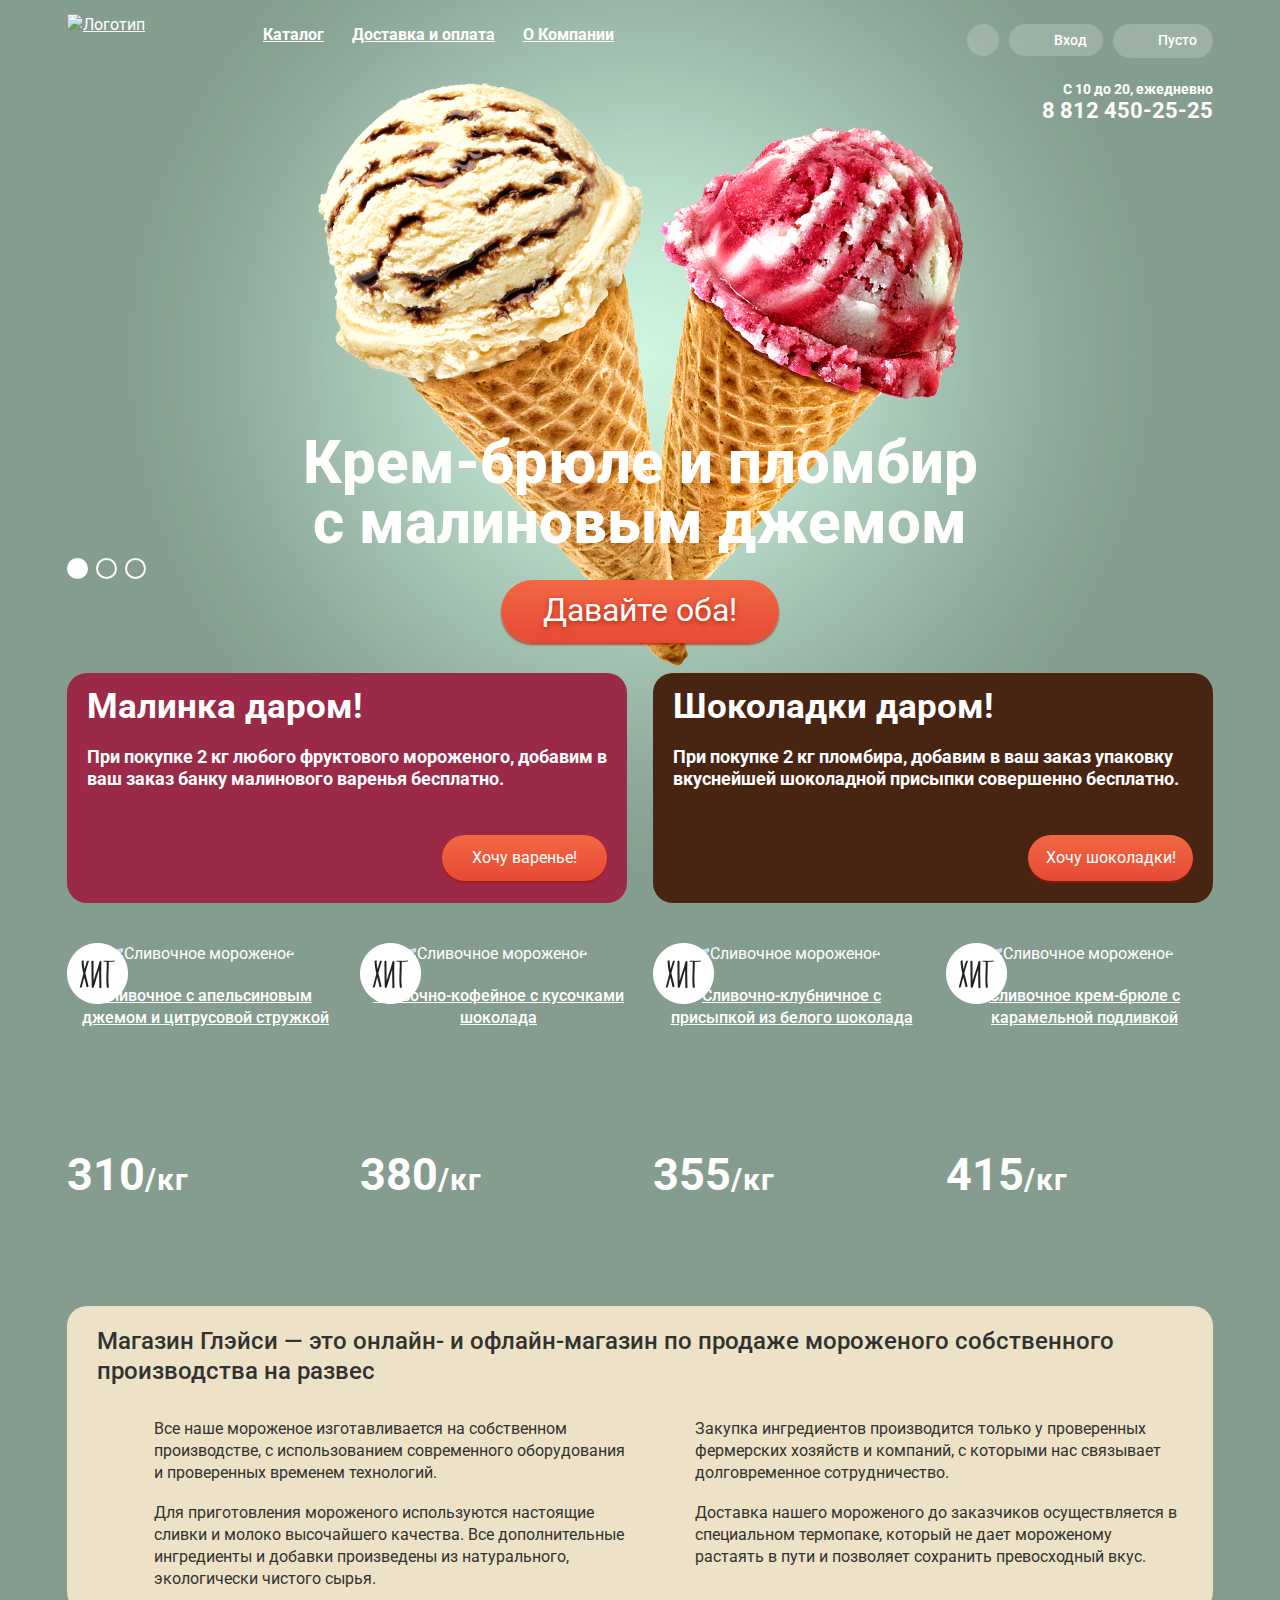
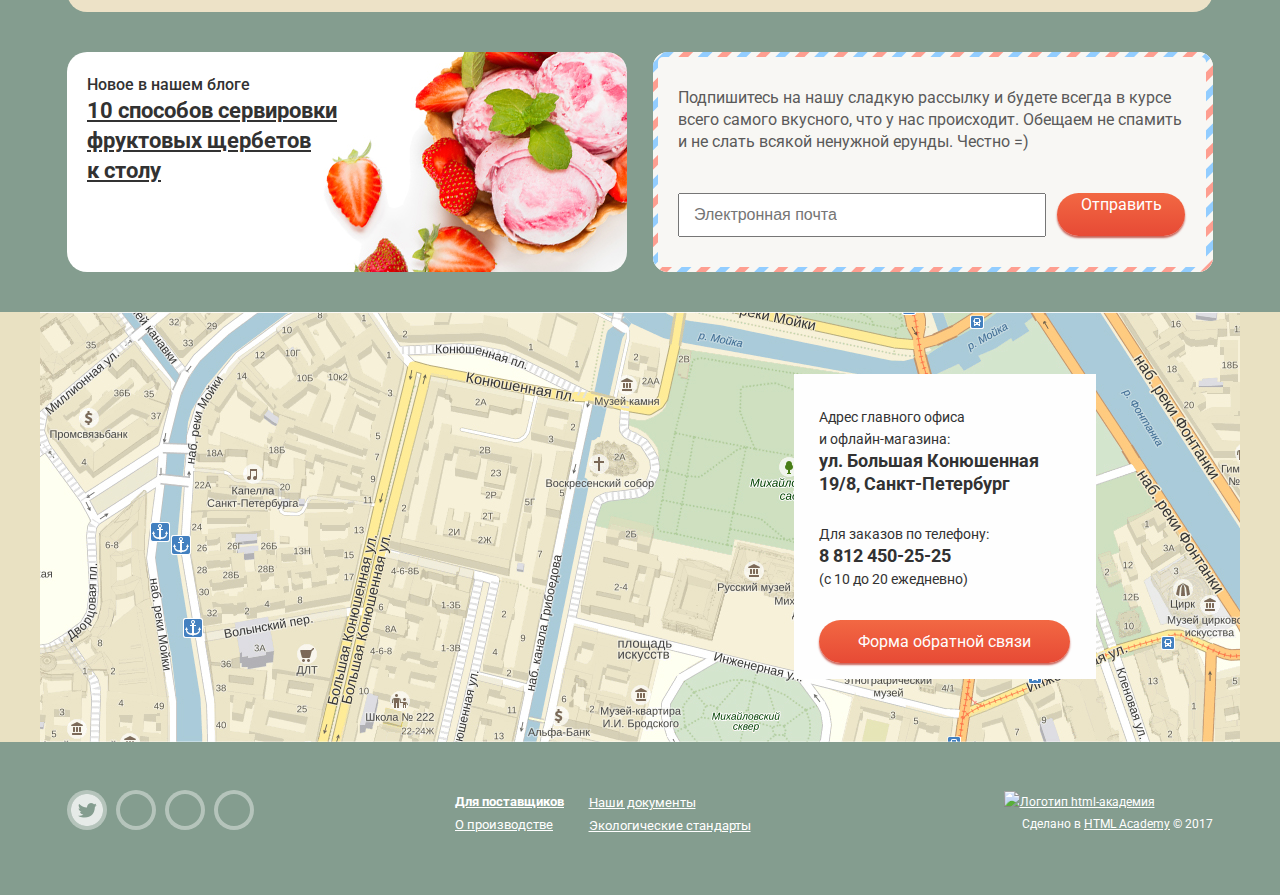
==== index.html @ 1ee37720 "Декоративные элементы 04.12" ====
<!DOCTYPE html>
<html lang="ru">
  <head>
    <meta charset="utf-8">
    <title>HTML Academy: Глейси</title>
    <link rel="stylesheet" type="text/css" href="css/normalize.css">
    <link rel="stylesheet" type="text/css" href="css/style.css">
    <!-- Google Fonts --> 
    <link href="https://fonts.googleapis.com/css?family=Roboto:400,500,700&amp;subset=cyrillic" rel="stylesheet">
  </head>

  <body>
    <input class="visually-hidden" type="radio" id="product-1" name="toggle" checked>
    <input class="visually-hidden" type="radio" id="product-2" name="toggle">
    <input class="visually-hidden" type="radio" id="product-3" name="toggle">
   <div class="wrapper">
   <!--header-->
    <header class="main-header">     
      <nav class="main-navigation">
        <div class="container-header">
         <a class="main-header-logo" href="#">
    	    <img src="img/logo.svg" width="154" height="64" alt="Логотип">
    	  </a>
    	  <div class="site-navigation">
          <ul class="site-navigation-catalog">
            <li><a href="catalog.html">Каталог</a>
              <ul class="form-menu-catalog">
                <li><a href="#">Новинки</a></li>
                <li><a href="catalog.html">Сливочноe</a></li>
                <li><a href="#">Щербеты</a/li>
                <li><a href="#">Фруктовый лед</a></li>
                <li><a href="#">Мелорин</a></li>
              </ul>
            </li>
            <li><a href="#">Доставка и оплата</a></li>
            <li><a href="#">О Компании</a></li>
          </ul>       
        </div>
        <div class="header-info">
    	    <div class="user-navigation">
            <div class="search"><a class="btn  button-user button-search"><p class="visually-hidden">Поиск</p></a> 
             <div class="search-form"> 
             <form action="https://echo.htmlacademy.ru" method="post">
                <p class="user-item">
                  <input type="search" name="search" id="search" placeholder="Что ищем?">
                  <label for="search" class="visually-hidden">Что ищем?</label> 
                </p>
              </form>
            </div>
             
            </div>             
    	  	  <div class="login-link"><button class="btn button-user button-login">Вход</button>
                   <form class="autorization-form">
                    <p class="user-item">                  
                      <input type="email" name="login" placeholder="Электронная почта" id="login">
                      <label for="login" class="visually-hidden">Электронная почта</label>
                      </p>
                    <p class="user-item">
                      <input type="password" name="password" placeholder="Пароль" id="password-header">
                      <label for="password-header" class="visually-hidden" id="password">Пароль</label>
                    </p>  
                    <div class="autorization-form-info"> 
                    <button class="btn main-button" type="submit" name="autorization-submit">Войти</button>
                    <div class="form-autorization-link">
                      <a href="#">Забыли пароль?</a>
                      <a href="#">Новая регистрация</a>
                    </div>     
                    </div>                     
                </form>
              </div>             
            <div class="card-link"><button class="btn button-user btn-card">Пусто</button></div>
    	    </div> 
        </div>	    	      	  	
    	  <p class="header-contacts">С 10 до 20, ежедневно <br>
    	    <a href="tel:+88124502525" class="header-contacts-number">8 812 450-25-25</a>    	  	
    	  </p>
        </div>
      </nav>   	
    </header>
    <!--end header-->

    <main class="container">

      <section class="slider">
         <div class="slider-controls">
            <label for="product-1">Первый</label>
            <label for="product-2">Второй</label>
            <label for="product-3">Третий</label>
          </div>                   
          <ul class="slider-list">
            <li class="slider-item slide" id="slide1">
              <h2>Крем-брюле и пломбир с малиновым джемом</h2> 
              <a class="btn main-button btn-slider">Давайте оба!</a>  
            </li>
            <li class="slider-item slide" id="slide2">
              <h2> Шоколадный пломбир и лимонный сорбет</h2> 
              <a class="btn main-button btn-slider">Давайте оба!</a>  
            </li>
            <li class="slider-item slide" id="slide3">
              <h2>Пломбир с помадкой и клубничный щербет</h2> 
              <a class="btn main-button btn-slider">Давайте оба!</a>  
            </li>
          </ul>               	
      </section>

      <section class="banner">
        <div class="banner-item raspberries-banner">
          <h2>Малинка даром!</h2>
          <p>При покупке 2 кг любого фруктового мороженого, добавим в ваш заказ банку малинового варенья бесплатно.</p>
          <div class="button-wrap"><a class="btn main-button btn-banner">Хочу варенье!</a></div>
        </div>

        <div class="banner-item chocolate-banner">
          <h2>Шоколадки даром!</h2>
          <p>При покупке 2 кг пломбира, добавим в ваш заказ упаковку вкуснейшей шоколадной присыпки совершенно бесплатно.</p>
          <div class="button-wrap"><a class="btn main-button btn-banner">Хочу шоколадки!</a></div>
        </div>      	
      </section>  

      <section class="popular-item">
       <h2 class="visually-hidden">Популярные товары</h2>
        <div class="item-list">
        	<div class="popular-item-description hit-mark">
            <div class="item-hover">
              <img src="img/item1.jpg" width="267" height="267" alt="Cливочное мороженое">
              <a class="btn main-button button-item-hover">Быстрый просмотр</a>  
        		  <div class="price-item"><p>310<span class="popular-item-weight">/кг</span></p></div>        		  
        		  <a class="popular-item-link" href="#"><h3>Сливочное с апельсиновым джемом и цитрусовой стружкой</h3></a>              
            </div>
        	</div>
        	<div class="popular-item-description hit-mark">
            <div class="item-hover">
        	    <img src="img/item2.jpg" width="267" height="267" alt="Cливочное мороженое">        		  
        		  <a class="popular-item-link" href="#"><h3>Сливочно-кофейное с кусочками шоколада</h3></a>
              <div class="price-item"><p>380<span class="popular-item-weight">/кг</span></p></div>
              <a class="btn main-button button-item-hover">Быстрый просмотр</a>
        	   </div>
          </div>
        	<div class="popular-item-description hit-mark">
            <div class="item-hover">
        	    <img src="img/item3.jpg" width="267" height="267" alt="Cливочное мороженое">
        		  <div class="price-item"><p>355<span class="popular-item-weight">/кг</span></p></div>
        		  <a class="popular-item-link" href="#"><h3>Сливочно-клубничное с присыпкой из белого шоколада</h3></a>
              <a class="btn main-button button-item-hover">Быстрый просмотр</a>
        	</div>
          </div>
        	<div class="popular-item-description hit-mark">
            <div class="item-hover">
        		  <img src="img/item4.jpg" width="267" height="267" alt="Cливочное мороженое">
        		  <div class="price-item"><p>415<span class="popular-item-weight">/кг</span></p></div>
        		  <a class="popular-item-link" href="#"><h3>Сливочное крем-брюле с карамельной подливкой</h3></a>
              <a class="btn main-button button-item-hover">Быстрый просмотр</a>
        	  </div>
        </div> 
        </div> 	
      </section>

      <section class="about-company">
       <h2 class="visually-hidden">О компании</h2>
        <b>Магазин Глэйси — это онлайн- и офлайн-магазин по продаже мороженого собственного производства на развес</b>
        <div class="about-block about-block-1">
          <p class="about-company-feature">Все наше мороженое изготавливается на собственном производстве, с использованием современного оборудования и проверенных временем технологий.</p>
        </div>
        <div class="about-block about-block-2">
          <p class="about-company-feature">Закупка ингредиентов  производится только у проверенных фермерских хозяйств и компаний, с которыми нас связывает долговременное сотрудничество.</p>
        </div>
        <div class="about-block about-block-3">
          <p class="about-company-feature">Для приготовления мороженого используются настоящие сливки и молоко высочайшего качества. Все дополнительные ингредиенты и добавки произведены из натурального, экологически чистого сырья.</p>
        </div>
        
        <div class="about-block about-block-4">
          <p class="about-company-feature">Доставка нашего мороженого до заказчиков осуществляется в специальном термопаке, который не дает мороженому растаять в пути и позволяет сохранить превосходный вкус.</p>
        </div>        	
      </section>

      <div class="index-columns">      
        <article class="blog-new">
          <p class="blog-new-category">Новое в нашем блоге</p>
          <a href="#"><h1>10 способов сервировки <br> фруктовых щербетов <br>к столу</h1></a>     
        </article>

        <section class="dispatch">
          <div class="dispatch-inner">
            <p>Подпишитесь на нашу сладкую рассылку и будете всегда в курсе всего самого вкусного, что у нас происходит. Обещаем не спамить и не слать всякой ненужной ерунды. Честно =)</p>
            <form class="dispatch-submit" action="https://echo.htmlacademy.ru" method="post">
              <input type="email" name="email" value="" placeholder="Электронная почта" required>
              <button class="btn main-button button-submit">Отправить</button>
            </form>  
          </div>
        </section>
      </div>
    </main>  

    <section class="map">
       <h2 class="visually-hidden">Как до нас добраться?</h2>
        <iframe src="https://www.google.com/maps/embed?pb=!1m18!1m12!1m3!1d2440.7180089860526!2d104.30236231596429!3d52.2848212613837!2m3!1f0!2f0!3f0!3m2!1i1024!2i768!4f13.1!3m3!1m2!1s0x5da83b3f4b53654d%3A0x53a5b2a3fda4aff1!2z0JHQtdC90LfQuNC9!5e0!3m2!1sru!2sru!4v1510055682846" width="100%" height="430" frameborder="0" style="border:0" allowfullscreen></iframe>   
        <!--<img src="img/icecream-pin.svg" width="80" height="140" alt="пин">  -->   
        <div class="contacts">
          <div class="contacts-first">
          <p>Адрес главного офиса<br>
           и офлайн-магазина:<br>
          <span class="contacts-main">ул. Большая Конюшенная 19/8, Санкт-Петербург</span>
          </p>
        </div>       
        <div class="contacts-second">
          <p>Для заказов по телефону:<br>
          <span class="contacts-main">8 812 450-25-25</span><br>
          (с 10 до 20 ежедневно)
          </p>
        </div>       
        <a href="form.html" class="btn main-button btn-form-contacts">Форма обратной связи</a>
        </div>
      </section>
    <footer class="main-footer">
      <div class="container-footer">
          <ul class="footer-social">
            <li><a class="social-button twitter" href="#"><p class="visually-hidden">Твиттер</p></a></li>
            <li><a class="social-button instagramm" href="#"><p class="visually-hidden">Инстаграмм</p></a></li>
            <li><a class="social-button facebook" href="#"><p class="visually-hidden">Фейсбук</p></a></li>
            <li><a class="social-button vkontakte" href="#"><p class="visually-hidden">Вконтакте</p></a></li>
          </ul>       

          <ul class="footer-menu">
        	  <li><a href="#">Для поставщиков</a></li>
        	  <li><a href="#">О производстве</a></li>
        	  <li><a href="#">Наши документы</a></li>
        	  <li><a href="#">Экологические стандарты</a></li>
          </ul>      	

          <div class="footer-copyright">
            <a href="https://htmlacademy.ru/intensive/htmlcss"><img src="img/logo-htmlacademy-small.svg" width="368" height="153" alt="Логотип html-академия"></a>
            <p class="footer-copyright-text">Сделано в <a href="https://htmlacademy.ru/intensive/htmlcss">HTML Academy</a> © 2017</p>       	
          </div>   
      </div> 	
    </footer>

    <section class="modal modal-feedback">           
      <form class="form-feedback">
        <h2>Мы обязательно вам ответим!</h2>
        <button class="btn modal-close">x</button>
        <p>
          <input type="text" name="name-modal" value="" placeholder="Как вас зовут?" id="name-modal">
          <label for="name-modal" class="visually-hidden">Как вас зовут?</label>
        </p>
        <p>
           <input type="email" name="email" value="" placeholder="Ваша почта для ответа?" id="email-modal">
           <label for="email-modal" class="visually-hidden">Ваша почта для ответа?</label>
        </p>
        <p>          
          <textarea name="note" rows="9" placeholder="Напишите что-нибудь..." id="text-modal"></textarea> 
          <label for="text-modal" class="visually-hidden">Напишите что-нибудь...</label>
        </p>               
        <button type="submit" class="btn main-button btn-submit">Отправить</button>       
      </form>         
    </section>
    </div>

  

  <script src="js/script.js"></script> 
  </body>
</html>
---- css/style.css ----
html {
  min-width: 1200px;
}


body {
  margin: 0;
  padding: 0;
  font-family: "Roboto", Arial, sans-serif;
  font-size: 16px;
  line-height: 22px;
  color: #ffffff;

}

a {
  color: #ffffff;
  text-decoration: underline;
}

a:hover,
a:focus,
a:active {
  color: #ffbc9e;
}

img {
  max-width: 100%;
}


.visually-hidden:not(:focus):not(:active),
input[type="checkbox"].visually-hidden,
input[type="radio"].visually-hidden {
  position: absolute;

  width: 1px;
  height: 1px;
  margin: -1px;
  border: 0;
  padding: 0;

  white-space: nowrap;

  clip-path: inset(100%);
  clip: rect(0 0 0 0);
  overflow: hidden;
}


 /*Button*/

.main-button {
  color: #fefefe;
  background: #f26843;
  background: linear-gradient(to bottom, #f26843 0%, #e74a35 100%);
  box-shadow: 0px 2px 2px 0px rgba(172, 16, 0, 0.64);
  border-radius: 50px;
  display: inline-block;
 }

.main-button:hover,
.main-button:focus {
  background: linear-gradient(to bottom, #f58669 0%, #ec6f5e 100%);
  box-shadow: 0 2px 2px rgba(172, 16, 0, 1);
  color: #ffffff;
}

.main-button:active {
  background: linear-gradient(to bottom, #d84732 0%, #e1613e 100%);
  box-shadow: inset 0 2px 2px rgba(172, 16, 0, 1);
}

.btn {
  font: inherit;
  text-align: center;
  border: none;
  vertical-align: middle;
  display: inline-block;
}

.visually-hidden {
  padding: 0;
  margin: 0;
}


/*Header*/
.container-header {
  width: 1146px;
  margin: 0 auto;
  padding-top: 14px;
  display: flex;
  justify-content: space-between;
  box-sizing: border-box;
  flex-wrap: wrap;
  height: 100px;
}


.site-navigation {
  width: 400px;
  display: flex;
  flex-wrap: wrap;
}

.site-navigation-catalog {
  list-style: none;
  font-weight: 700;
  padding: 0;
  margin: 0;
  display: flex; 
  flex-wrap: wrap;
}


.site-navigation-catalog > li {
  position: relative;
  display: block;
}

.site-navigation-catalog a {
  padding: 10px 14px;
  display: block;
}

.site-navigation-catalog a:hover,
.site-navigation-catalog a:focus {
  background-color: rgb(247, 246, 243);
  color: #333333;
  text-decoration: none;
  border-radius: 25px;
  padding: 10px 14px;
}

.site-navigation-catalog a:active {
  background-color: rgba(248, 247, 244, 0.988);
  box-shadow: inset 0px 2px 1px 0px rgba(105, 105, 105, 0.004);
}

.form-menu-catalog {
  list-style: none;
  position: absolute;
  background-color: #f8f7f4;
  width: 143px;
  border-radius: 5px;
  font-size: 14px;
  font-weight: 400;
  box-sizing: border-box;
  padding: 0;
  left: 1px;
  top: 49px;
  line-height: 16px;
  z-index: 3;
  display: none;
  flex-direction: column;
  list-style: none;
  padding: 0;
  margin: 0;
  justify-content: center;
}

.form-menu-catalog li {
  margin: 0;
  padding: 0;
  display: block;
}

.form-menu-catalog a {
  color: #323232;
  text-decoration: none;
  padding: 13px 20px 10px 20px;
}

.site-navigation-catalog > li:hover .form-menu-catalog {
  display: block;
}


.form-menu-catalog li:first-child {
  font-weight: 700;
}

.form-menu-catalog li:first-child::after {
  content: "";
  width: 128px;
  position: absolute;
  left: 6px;
  right: 9px;
  border-bottom: 1px solid rgba(53,53,53, 0.2);
}

.form-menu-catalog li a:hover {
  background: #fbded7;
  border-radius: 0px;
  padding: 13px 20px 10px 20px;
}

.form-menu-catalog li a:active {
  background: #f6b5a5;
  border-radius: 0px;
}


.button-user {
  color: #ffffff;
  font-weight: 500;
}

.button-user:hover,
.button-user:focus {
  background-color: #ffffff;
  color: #323232;
}


.user-navigation {
  font-size: 14px;
  font-weight: 500;
  width: 560px;
  display: flex;
  justify-content: flex-end;
  margin-left: auto;
  padding-top: 10px;
}


.button-user {
  background: rgba( 255, 255, 255, 0.2);
  font-size: 14px;
}

.search {
  margin-right: 10px;
  display: flex;
  position: relative;
  padding-bottom: 20px;
}

.button-search {
  border-radius: 50%;
  width: 32px;
  height: 32px;
  position: relative;

}

.button-search::before {
  content: "";
  width: 21px;
  height: 19px;
  position: absolute;
  top: 7px;
  left: 8px;
  background-image: url("../img/search.png");
  background-repeat: no-repeat;
  background-position: 0 0;
}

.button-search:hover::before,
.button-search:focus::before,
.button-search:active::before {
  background-image: url("../img/search_hover.png");
}

.search-form {
  position: absolute;
  width: 341px;
  height: 84px;
  padding: 20px 15px;
  box-sizing: border-box;
  border-radius: 5px;
  background-color: #f8f7f4;
  z-index: 100;
  top: 38px;
  right: 0;
  display: none;
}

.search-form input {
  width: 311px;
  height: 44px;
  padding-left: 14px;
  box-sizing: border-box;
  border-radius: 5px;
}

.search:hover .search-form {
  display: block;
  z-index: 100;
}

.login-link {
  display: flex;
  height: 32px;
  position: relative;
  margin-right: 10px;
  padding-bottom: 20px;
 }

.button-login {
  padding: 5px 16px 7px 45px;
  border-radius: 25px;
  position: relative;
}

.user-item {
  margin: 0;
}

.user-item input {
  font: inherit;
  font-size: 14px;
  font-weight: 400;
  color: #999999;
  border: 1px solid #d3d3d2;
}

.user-item input:hover,
.user-item input:focus {
  border: 2px solid rgba(154, 154, 154, 0.5);
}

.user-navigation .active {
  background-color: #f7f6f3;
  color: #323232;

}


/*Стили формы авторизщации и вспылвание*/

.autorization-form {
  width: 277px;
  height: 214px;
  padding: 24px 17px 22px 19px;
  background-color: #f8f7f4;
  position: absolute;
  border-radius: 5px;
  top: 38px;
  right: 0;
  box-sizing: border-box;
  display: flex;
  flex-direction: column;
  z-index: 5;
  display: none;
}

.autorization-form p {
  margin: 0;
  margin-bottom: 20px
}

.autorization-form input {
  width: 241px;
  border-radius: 5px;
  height: 44px;
  box-sizing: border-box;
  padding-left: 14px;
}

.autorization-form button {
  width: 100px;
  height: 44px;
  font-size: 18px;
  display: flex;
  justify-content: center;
  cursor: pointer;
  margin-right: 17px;
  box-sizing: border-box;
  padding: 0;
}

.autorization-form-info {
  display: flex;

}

.form-autorization-link {
  display: flex;
  flex-wrap: wrap;
  width: 125px;
}

.form-autorization-link a {
  color: #323232;
  font-weight: 400;
  font-size: 13px;
}

.form-autorization-link a:hover,
.form-autorization-link a:focus,
.form-autorization-link a:active {
  color: #e84d37;
}

.login-link:hover .autorization-form {
  display: block;
}


/*------*/
.button-login::before {
  content: "";
  width: 21px;
  height: 19px;
  position: absolute;
  top: 7px;
  left: 16px;
  background-image: url("../img/enter.png");
  background-repeat: no-repeat;
  background-position: 0 0;
}

.button-login:hover::before,
.button-login:focus::before,
.button-login:active::before {
  background-image: url("../img/enter_hover.png");
}

.btn-card {
  padding: 5px 16px 7px 45px;
  border-radius: 25px;
  position: relative;
}

.card-link {
  position: relative;
}


.card-link:hover .modal-cart {
  display: block;
}

.modal-cart {
  width: 540px;
  height: 242px;
  padding: 20px 16px;
  display: flex;
  flex-wrap: wrap;
  position: absolute;
  right: 0;
  top: 38px;
  border-radius: 5px;
  z-index: 1;
  box-sizing: border-box;
  display: none;
}

.card-info {
  width: 510px;
  border-bottom: 1px solid rgba(53,53,53, 0.2);
  display: flex;
  min-height: 111px;
  flex-wrap: wrap;
}


.cross-btn {
  position: relative;
  border: none;
  padding: 0;
  outline: none;
  margin-right: 26px;
  cursor: pointer;
}

.cross-btn::before {
  content: "";
  width: 11px;
  height: 11px;
  position: absolute;
  top: 12px;
  left: 0;
  background-image: url("../img/cross.png");
  background-repeat: no-repeat;
  background-position: 0 0;
}

.card-jpg {
  border-radius: 50%;
  position: relative;
  margin-right: 14px;
  margin-bottom: 20px;
}

.modal-cart p {
  color: #323232;
  font-size: 13px;
  font-weight: 400;
  margin-top: 0;
  vertical-align: center;
  line-height: 16px;
  padding-top: 10px;
}

.card-name  {
  margin-right: 32px;
  width: 218px;
  line-height: 16px;
  font-size: 13px;
  font-weight: 400;
  color: #323232;
  text-decoration: none;
  display: block;
  align-self: flex-start;
}

.card-weight {
  margin-right: 29px;
}

.modal-cart span {
  color: #999999;
}

.card-total {
  display: flex;
  justify-content: flex-end;
  margin-left: auto;
  width: 170px;
  flex-wrap: wrap;
}

.modal-cart b {
  margin-top: 17px;
  color: #323232;
  font-size: 15px;
  margin-bottom: 8px;
}

.btn-cart {
  width: 170px;
  height: 44px;
  display: flex;
  justify-content: center;
  align-items: center;
  text-decoration: none;
  font-size: 18px;
  margin-bottom: 21px;
  margin-left: auto;
}

.btn-cart:hover {
  color: #ffffff;
}

.btn-card::before {
  content: "";
  width: 21px;
  height: 19px;
  position: absolute;
  top: 7px;
  left: 16px;
  background-image: url("../img/card.png");
  background-repeat: no-repeat;
  background-position: 0 0;
}

.user-navigation .active::before {
  content: "";
  width: 21px;
  height: 19px;
  position: absolute;
  top: 7px;
  left: 16px;
  background-image: url("../img/card-active.png");

} 

.btn-card:hover::before,
.btn-card:focus::before,
.btn-card:active::before {
  background-image: url("../img/card-active.png");
}


.header-contacts {
  font-size: 14px;
  font-weight: 700;
  margin: 0;
  padding: 0;
  margin-left: auto;
  text-align: right;
}

.header-contacts-number {
  font-size: 22px;
  font-weight: 700;
}

.header-contacts-number {
  text-decoration: none;
}


.main-header-inner {
  margin-bottom: 28px;
}


.main-navigation {
  min-height: 112px;
  display: flex;
  justify-content: center;
}

.main-header-logo {
  width: 154px;
  height: 64px;
  margin-right: 24px;
}


/*Slider*/

.slider {
  position: relative;
  
  padding-top: 321px;
  
  text-align: center;
  color: #ffffff;
  margin-bottom: 30px;
}

.slider-list {
  margin: 0;
  padding: 0;
  list-style: none;
}
.slide {
  display: none;
}

.slider h2 {
   width: 700px;
  margin: 0 auto;
  margin-bottom: 27px; 
  font-size: 60px;
  line-height: 60px;
  font-weight: 800;
}

.slider-controls label {
  display: inline-block;
  width: 17px;
  height: 17px;
  margin-right: 8px;
  vertical-align: top;
  background-color: transparent;
  border: 2px solid #ffffff;
  border-radius: 50%;
  cursor: pointer;
}

.slider-controls {
  position: absolute;
  bottom: 63px;
  left: 0;
  z-index: 20;
  
  font-size: 0;
}

.slider-controls label:hover {
  width: 17px;
  height: 17px;
  background-color: rgba(248,247,247,0.4);
}


.btn-slider {
  font-size: 32px;
  width: 278px;
  height: 63px;
  z-index: 1;
  margin-top: auto;
  cursor:pointer;
  text-decoration: none;
  line-height: 60px;
  text-align: center;
  vertical-align: top;
  text-shadow: 0 2px 5px rgba(160, 32, 11, 0.76);
  box-shadow: 0 2px 2px rgba(172, 16, 0, 0.64);
}

#product-1:checked ~ .wrapper {
  background-color: #849d8f;
  background-image: url("../img/icecreamslider1.png");
}

#product-2:checked ~ .wrapper {
  background-color: #8996a6;
  background-image: url("../img/icecreamslider2.png");
}

#product-3:checked ~ .wrapper {
  background-color: #9d8b84;
  background-image: url("../img/icecreamslider3.png");
}

#product-1:checked ~ .wrapper #slide1,
#product-2:checked ~ .wrapper #slide2,
#product-3:checked ~ .wrapper #slide3 {
  display: block;
}

#product-1:checked ~ .wrapper label[for="product-1"],
#product-2:checked ~ .wrapper label[for="product-2"],
#product-3:checked ~ .wrapper label[for="product-3"] {
  background-color: #ffffff;
}




/*Banner*/

.banner {
  display: flex;
  min-height: 230px;
  margin-bottom: 40px;
}

.banner-item {
  width: 560px;
  min-height: 229px;
  padding-top: 23px;
  padding-left: 20px;
  padding-right: 20px;
  box-sizing: border-box;
  position: relative;
  border-radius: 20px;
}

.banner h2 {
  font-size: 35px;
  font-weight: 700;
  margin: 0;
  padding: 0;
  margin-bottom: 28px;
}

.banner p {
  font-size: 18px;
  font-weight: 700;
  margin: 0;
  padding: 0;
}


.raspberries-banner {
  background: #9a2a48 url("../img/raspberries-bg.jpg");
  margin-right: 26px;
}

.chocolate-banner {
  background: #482513 url("../img/chocolate-bg.jpg");
}

.button-wrap {
  display: flex;
  justify-content: flex-end;
  margin-top: 45px;
}

.btn-banner {
  width: 165px;
  height: 46px;
  cursor:pointer;
  text-decoration: none;
  line-height: 46px;
}


/*popular-item*/

.inner-title {
  padding: 0;
  margin: 0;
}

.popular-item {
  display: flex;
  justify-content: space-between;

}

.item-list {
  display: flex;
  text-align: center;
  justify-content: space-around;
}

.item-list-inner {
  padding: 0;
  margin: 0;
  list-style: none;
  display: flex;
  text-align: center;
  flex-wrap: wrap;
  font-size: 16px;
}


.item-list div:nth-child(4n) {
  margin-right: 0;
}

.item-list-inner div:nth-child(4n) {
  margin-right: 0;
}

.popular-item-description {
  width: 267px;
  margin-right: 26px;
  margin-bottom: 40px;
  display: inline-block;
  position: relative;
  vertical-align: top;
  min-height: 323px;
  position: relative;
}

.item-list .popular-item-description::after{
  content: ""; 
  position: absolute;
  top: 0px;
  left: 0px;  
  width: 61px;
  height: 61px;  
  background-image: url("../img/hit-mark.png");
  z-index: 11;
}


.item-hover {
  position: relative;
  z-index: 11;
}


.item-list h3 {
  font-size: 16px;
  font-weight: 500;
  padding: 0;
  margin: 0;
  z-index: 5;
  display: block;
  text-decoration: none;
  margin-left: 9px;
  margin-right: -1px;
  margin-bottom: 10px;
  background-position: 0 95%;
  background-size: 10px 1px;
  background-repeat: repeat-x;
}

.item-list-inner h3 {
  font-size: 16px;
  font-weight: 500;
  padding: 0;
  margin: 0;
}

.item-list p {
  font-size: 45px;
  font-weight: 700;
  padding: 0;
  margin: 0;
}

.item-list-inner p {
  font-size: 45px;
  font-weight: 700;
  padding: 0;
  margin: 0;
}

.item-list span {
  font-size: 30px;
}

.item-list img {
  margin-bottom: 20px;
  border-radius: 50%;
}

.item-list-inner img {
  margin-bottom: 20px;
  border-radius: 50%;
}


.price-item {
  text-decoration: none;
  position: absolute;
  left: 0px;
  top: 209px;
  font-size: 45px;
  line-height: 45px;
  font-weight: 700;
  white-space: nowrap;
}

.popular-item-weight {
  position: relative;
  font-size: 45px;
  line-height: 45px;
  font-weight: 700;
  letter-spacing: 1px;
}

.button-item-hover {
  display: none;
  position: absolute;
  bottom: -55px;
  left: 13%;
  padding-top: 13px;
  padding-bottom: 13px;
  padding-left: 17px;
  padding-right: 18px;
  border-radius: 24px;
  font-size: 18px;
  line-height: 24px;
  font-weight: 700;
  color: #fff;
  cursor: pointer;
  text-decoration: none;
}

.button-item-hover:hover {
  color: #ffffff;
}

.popular-item-description:hover {
  z-index: 100;
}


.popular-item-description:hover .button-item-hover, .popular-item-description:hover::before {
  display: block;
}


.popular-item-description::before {
  display: none;
  content: "";
  position: absolute;
  top: -10px;
  left: -10px;
  right: -10px;
  bottom: -65px;
  background-color: rgba(248, 247, 244, 0.3);
  transition: background-color .5s ease;
  border-radius: 5px;
  cursor: pointer;
  z-index: 10;
  box-shadow: 0 20px 20px rgba(50, 50, 50, 0.3);
  padding-bottom: 20px;
}


/*About company*/


.about-company {
  min-height: 266px;
  padding: 20px 30px;
  margin-bottom: 40px;
  color: #323232;
  background: #ede2c7 url(../img/icecream-bg.jpg);
  display: flex;
  flex-wrap: wrap;
  border-radius: 20px;
}

.about-block {
  width: 515px;
  position: relative;
  margin-right: 26px;
  padding-top: 16px;
  padding-left: 57px;
  box-sizing: border-box;

}

.about-company b {
  font-size: 24px;
  font-weight: 500;
  line-height: 30px;
  margin-bottom: 14px;
}

.about-block p {
  font-weight: 400;
  padding: 0;
  margin: 0;
  position: relative;
  width: 483px;
}


.about-block-1::before {
  position: relative;
  content: "";
  position: absolute;
  width: 49px;
  height: 49px;
  background-image: url("../img/icecream-about.png");
  left: 0;
}

.about-block-2::before {
  position: relative;
  content: "";
  position: absolute;
  width: 49px;
  height: 49px;
  background-image: url("../img/cow-about.png");
  left: 0;
}

.about-block-3::before {
  position: relative;
  content: "";
  position: absolute;
  width: 49px;
  height: 49px;
  background-image: url("../img/leaf-about.png");
  left: 0;
}

.about-block-4::before {
  position: relative;
  content: "";
  position: absolute;
  width: 49px;
  height: 49px;
  background-image: url("../img/thermometr-about.png");
  left: 0;
}



/*Blog*/

.index-columns {
  display: flex;
  margin-bottom: 40px;
}

.blog-new {
  width: 560px;
  min-height: 220px;
  color: #323232;
  background: #ffffff url(../img/news-bg.jpg) center left no-repeat;
  margin-right: 26px;
  padding: 22px 0px 0px 20px;
  border-radius: 20px;
  box-sizing: border-box;
}

.blog-new-category {
  font-weight: 500;
  margin: 0;
}

.blog-new h1 {
  font-size: 22px;
  font-weight: 700;
  text-decoration: underline;
  margin: 0;
  line-height: 30px;
  color: #323232;
}

/*Dispatch*/

.dispatch {
  width: 560px;
  min-height: 220px;
  display: flex;
  flex-direction: column;
  background: url(../img/mail-bg.png) no-repeat;
  box-sizing: border-box;
  padding: 5px;
}

.dispatch-inner {
  background-color: #f8f7f4;
  width: 548px;
  min-height: 142px;
  z-index: 1;
  padding: 30px 20px;
  box-sizing: border-box;
  border-radius: 5px;
}

.dispatch p{
  color: #5a5a5a;
  font-weight: 400;
  margin: 0;
  margin-bottom: 40px;
}

.dispatch-submit {
  display: flex;
  box-sizing: content-box;
}


.dispatch input {
  font-size: 16px;
  color: #999999;
  font-weight: 400;
  width: 368px;
  height: 44px;
  padding: 14px 207px 14px 14px;
  box-sizing: border-box;
  margin-right: 11px;
}

.dispatch input:hover,
.dispatch input:focus {
  border: 2px solid rgba(154, 154, 154, 0.5);
}

.button-submit {
  width: 128px;
  height: 43px;
  display: flex;
  box-sizing: border-box;
  margin-right: auto;
  justify-content: center;
  cursor:pointer;

}

/*Contacts*/

.contacts {
  color: #323232;
  background-color: #fefefe;
  width: 252px;
  height: 241px;
  padding: 32px 25px;
  position: absolute;
  top: 62px;
  right: 184px;
}

.contacts-first {
  margin-bottom: 27px;
}

.contacts-second {
  margin-bottom: 30px;
}


.contacts p {
  font-size: 14px;
  font-weight: 400;
  margin: 0;
}

.contacts-main {
  font-size: 18px;
  font-weight: 700;
}

.btn-form-contacts {
  width: 251px;
  height: 43px;
  cursor: pointer;
  line-height: 43px;
  text-decoration: none;
}



/*Footer*/

.container-footer {
  width: 1146px;
  margin: 0 auto;
  display: flex;
}

.main-footer {
  min-height: 104px;
  display: flex;
  margin-top: 49px;
}

.footer-social {
  width: 268px;
  margin-right: 26px;
  display: flex;
  list-style: none;
  margin: 0;
  padding: 0;
  flex-wrap: wrap;
}

.social-button { 
  width: 37px;
  height: 37px;
  display: inline-block;
  width: 37px;
  height: 37px;
  margin-right: 12px;
  position: relative;
  opacity: 0.8;
}


.twitter::before {
  content: "";
  width: 32px;
  height: 32px;
  position: absolute;
  background-image: url(../img/twitter.png);
  background-repeat: no-repeat;
  background-position: center;
  margin: auto;
  top: 0; 
  left: 0; 
  bottom: 0; 
  right: 0;
  border-radius: 50%;
  border: 4px solid rgba(255,255,255,0.5);
}

.instagramm::before {
  content: "";
  width: 32px;
  height: 32px;
  position: absolute;
  background-image: url(../img/instagramm.png);
  background-repeat: no-repeat;
  background-position: center;
  margin: auto;
  top: 0; 
  left: 0; 
  bottom: 0; 
  right: 0;
  border-radius: 50%;
  border: 4px solid rgba(255,255,255,0.5);
}

.facebook::before {
  content: "";
  width: 32px;
  height: 32px;
  position: absolute;
  background-image: url(../img/facebook.png);
  background-repeat: no-repeat;
  background-position: center;
  margin: auto;
  top: 0; 
  left: 0; 
  bottom: 0; 
  right: 0;
  border-radius: 50%;
  border: 4px solid rgba(255,255,255,0.5);
}

.vkontakte::before {
  content: "";
  width: 32px;
  height: 32px;
  position: absolute;
  background-image: url(../img/vk.png);
  background-repeat: no-repeat;
  background-position: center;
  margin: auto;
  top: 0; 
  left: 0; 
  bottom: 0; 
  right: 0;
  border-radius: 50%;
  border: 4px solid rgba(255,255,255,0.5);
}

.social-button:hover {
  opacity: 1;
  border-radius: 50%;
  border-color: rgba(255,255,255,0.7);
}

.social-button:active::before {
  box-shadow: inset 0px 2px 2px 0px #888888;
}


.footer-menu {
  margin: 0;
  list-style: none;
  width: 560px;
  height: 48px;
  margin-right: 26px;
  padding-left: 120px;
  padding-right: 120px;
  display: flex;
  flex-direction: column;
  align-items: space-around;
  flex-wrap: wrap;
  box-sizing: border-box;
}

.footer-menu a {
  font-size: 13px;
  font-weight: 400;
}

.footer-menu li {
  padding-right: 24px;
}

.footer-menu li:first-of-type a {
  font-weight: 700;
  position: relative;
  display: block;
}

.footer-menu li:first-of-type a::before {
  content: "";
  width: 15px;
  height: 13px;
  top: 4px;
  left: -21px;
  position: absolute;
  background-image: url(../img/heart.png);
  background-repeat: no-repeat;
  background-position: center;
}

.footer-menu li:hover .footer-menu li::before {
  display: block;
}


.footer-copyright {
  width: 268px;
  margin: 0;
  margin-left: auto;
  display: flex;
  flex-direction: column;
  font-size: 12px;
  font-weight: 400;
}

 .footer-copyright a {
  align-self: center;
}

.footer-copyright img {
  width: 125px;
  height: 39px;
}

.footer-copyright-text {
  margin: 0;
  align-self: flex-end;
}


.footer-social a {
  text-decoration: none;
}




/*Modal*/

.modal {
  background-color: #f8f7f4;
}

.modal h2 {
  font-size: 24px;
  line-height: 28px;
  color: #323232;
  margin: 0;
}

.modal-feedback {
  display: flex;
  width: 428px;
  height: 422px;
  padding-top: 20px;
  padding-left: 24px;
  padding-right: 25px;
  border-radius: 10px;
  display: none;
}

.form-feedback {
  display: flex;
  flex-direction: column;
}

.form-feedback p {
  margin: 0;
}

.form-feedback input {
  font: inherit;
  font-size: 16px;
  font-weight: 400;
  color: #999999;
  border: 1px solid rgba(178, 178, 178, 0.5);
  margin-bottom: 20px;
  padding: 15px 0 15px 14px;
  box-sizing: border-box;
  border-radius: 5px;
}

.form-feedback input[type="text"],
 .form-feedback input[type="email"] {
  width: 267px;
  height: 44px;
}

.form-feedback textarea  {
  width: 428px;
  height: 155px;
  margin-bottom: 25px;
  border-radius: 5px;
}

.modal-close {
  align-self: flex-end;
  display: flex;
}

.form-feedback label {
  font-size: 10px;
  color: black;
}

.form-feedback input:hover,
.form-feedback input:focus {
  border: 2px solid rgba(154, 154, 154, 0.5);
}

.form-feedback textarea {
  font: inherit;
  font-size: 16px;
  font-weight: 400;
  color: #999999;
  border: 1px solid rgba(178, 178, 178, 0.5);
  padding-top: 13px;
  padding-left: 14px;
  box-sizing: border-box;
}

.form-feedback textarea:hover,
.form-feedback textarea:focus {
  border: 1px solid rgba(178, 178, 178, 0.5);
}

.btn-submit {
  text-decoration: none;
  width: 138px;
  height: 43px;
  font-weight: 700;
  font-size: 18px;
  display: flex;
  justify-content: center;
  margin-left: auto;
}

.btn-submit:hover,
.btn-submit:focus {
  color: #fefefe;
}




/*------------------*/

/*Catalog*/

.catalog-content h1 {
  font-size: 35px;
  font-weight: 700;
}

.breadcrums-catalog {
  display: flex;
  align-items: flex-end;
}


.breadcrums-catalog ul {
  list-style: none;
  margin: 0;
  padding: 0;
  display: flex;
  flex-wrap: wrap;
  align-items: center;
}

.breadcrums-catalog li {
  font-size: 14px;
  font-weight: 400;
  display: block;
  padding-right: 22px;
  position: relative;
}

.breadcrums-catalog li:not(:last-child)::after {
  content: "»";
  position: absolute;
  color: #ffffff;
  right: 8px;
}

.breadcrums-catalog li:last-child a{
  text-decoration: none;
}

/*Filters*/


.filters {
  width: 861px;
  margin-top: 34px;
  margin-bottom: 40px;
  box-sizing: border-box;
}

.filters-form {
  display: flex;
  flex-wrap: wrap;
  justify-content: space-between;
}

.filters p {
  margin: 0;
}


.filters legend {
  font-size: 14px;
  font-weight: 500;
  font: inherit;
  display: block;
  margin-bottom: 7px;
  margin-left: 16px;
}

.filters input {
  font: inherit;
  font-size: 16px;
  font-weight: 500;
}


.search-wrap {
  background-color: rgba(255, 255, 255, 0.2);
  height: 36px;
  box-sizing: border-box;
  border-radius: 24px;
  padding: 7px 18px 7px 18px;
} 


.sort-list {
  width: 193px;
  display: flex;
  position: relative;
}

.sort-list option {
  background-color: transparent;
}

.sort-list select {
  background: transparent;
  border: 0;
  font: inherit;
  color: #ffffff;
  appearance: none;
  -webkit-appearance: none;  
  -moz-appearance: none;
  position: relative;
  display: block;
  padding-right: 25px;
}

.sort-list::after {
  content: "▼";
  font-size: 12px;
  position: absolute;
  z-index: 1;
  text-align: center;
  width: 10%;
  height: 100%;
  pointer-events: none;
  box-sizing: border-box;
  right: 14px;
  pointer-events: none;
}

.sort-list select:hover {
  color: #323232;
  font-weight: 500;
  border: none;
}

.sort-list:hover {
  color: #323232;
  font-weight: 500;
  border: none;
}


.filters-wrap:not(:nth-child(4)) {
  margin-bottom: 18px;
}


.fat-list {
  width: 414px;
}

.fat-list label {
  cursor: pointer;
  position: relative;
  padding-left: 30px;
  margin-right: 15px;
}

.fat-list input[type="radio"] {
  display: none;
}

.fat-list label::before {
  content: "";
  display: inline-block;
  width: 22px;
  height: 22px;
  margin-right: 10px;
  position: absolute;
  left: 0;
  border-radius: 50%;
  border: 4px solid rgba(255,255,255,0.8);
  box-sizing: border-box;
}

.fat-list input[type="radio"] + label:hover::before {
  width: 22px;
  height: 22px;
  border-radius: 50%;
  border: 4px solid rgba(255,255,255,1);
}


.fat-list input[type=radio]:checked + label:before {
  content: "\2022";
  color: rgba(255,255,255,0.8);
  font-size: 30px;
  text-align: center;
  line-height: 15px;
}

.fat-list input[type=radio]:checked + label:hover:before {
  content: "\2022";
  color: rgba(255,255,255,1);
  font-size: 30px;
  text-align: center;
  line-height: 15px;
}

.filler-list {
  width: 702px;
}

.filler-list label {
  cursor: pointer;
  position: relative;
  padding-left: 30px;
  margin-right: 15px;

}

.filler-list input[type=checkbox] {
  display: none;
}

.filler-list label::before {
  content: "";
  display: inline-block;
  width: 20px;
  height: 20px;
  margin-right: 10px;
  position: absolute;
  left: 0;
  border-radius: 2px;
  border: 2px solid rgba(255,255,255,0.8);
  box-sizing: border-box;
}

.filler-list  input[type=checkbox]:checked + label:before {
  content: "\2714";
  color: rgba(255,255,255,0.8);
  font-size: 20px;
  text-align: center;
  line-height: 15px;
}

.filler-list input[type=checkbox] + label:hover:before {
  width: 20px;
  height: 20px;
  border: 2px solid rgba(255,255,255,1);
}

.filler-list  input[type=checkbox]:checked + label:hover:before {
  content: "\2714";
  color: rgba(255,255,255,1);
  font-size: 20px;
  text-align: center;
  line-height: 15px;
}



/*Сортировка по цене*/

.range-wrap p {
  display: block;
  margin-bottom: 7px;
  margin-left: 16px;
}

.range-sort {
  width: 218px;
  display: flex;
  align-items: center;
  justify-content: center;
  position: relative;
}


.skroll_field {
  width: 176px;
  height: 5px;
  position: relative;
  background-color: rgba(248, 247, 244,.5);
}
.skroll_field_center {
  background-color: #f8f7f4;
  height: 5px;
  width: 106px;
  z-index: 1;
  position: absolute;
  left: 37px;
}

.skroll_left,
.skroll_right {
  position: absolute;
  display: block;
  width: 20px;
  background: #fff;
  height: 20px;
  border-radius: 10px;
  z-index: 2;
  border: none;
  background: #abbcb2;
  border: 8px solid #ffffff;
  padding: 0;
}

.skroll_left {
  left: 34px;
}

.skroll_right {
  right: 60px;
}

.skroll_left,
.skroll_right {
  cursor: pointer;
}

.skroll_left:hover,
.skroll_right:hover {
  cursor: pointer;
  transform: scale(1.2);
}

/*Filters-button*/
.button-filter {
  color: #ffffff;
  background: rgba( 252, 252, 252, 0.2);
  border: 2px solid #ffffff;
  border-radius: 24px;
  width: 143px;
  height: 36px;
  margin-top: auto;
  font-weight: 500;
}

.button-filter:hover,
.button-filter:focus {
  background-color: #fbfcfb;
  color: #323232;
}

.button-filter:active {
  border: none;;
  box-shadow: inset 0 2px 1px #696969;
  line-height: 36px;
}

.pagination {
  display: flex;
  justify-content: flex-end;
  margin-right: 25px;
}

.pagination-list {
  display: flex;
  list-style: none;
  margin: 0;
  padding: 0;
}


.pagination-number {
  width: 25px;
  height: 25px;
  margin-right: 3px;
  text-align: center;
  position: relative;
 }
 
.pagination a {
  text-decoration: none;
}

.pagination .active {
  border-radius: 50%;
  background-color: #ffffff;
  font-weight: 500;
  position: relative;
 }

.pagination .active::before {
  content: "";
  width: 8px;
  height: 12px;
  position: absolute;
  top: 5px;
  left: -25px;
  background-image: url("../img/icon-right-small.png");
  background-repeat: no-repeat;
  background-position: 0 0;
  opacity: 0.2;
}

.pagination li:last-child:after  {
  content: "";
  width: 8px;
  height: 12px;
  position: absolute;
  top: 5px;
  right: -25px;
  background-image: url("../img/icon-right-small-2.png");
  background-repeat: no-repeat;
  background-position: 0 0;
  cursor: pointer;
}


.pagination .active a {
  color: #323232;
}

.pagination .active:hover {
  border-radius: 50%;
  background-color: #ffffff;
}

.pagination .active a:hover{
  color: #323232;
}

.pagination-list li:hover,
.pagination-list li:focus   {
  background-color: rgba(255, 255, 255, 0.2);
  color: #ffffff;
  border-radius: 50%;
  width: 25px;
  height: 25px;
}

.pagination-list a:hover {
  color: #ffffff;
}


/*Сеточные блоки*/


.container {
  width: 1146px;
  margin: 0 auto;
  display: flex;
  flex-direction: column;
  flex-wrap: wrap;
}

.wrapper::before,
.wrapper::after {
  content: "";

  visibility: hidden;
}

.wrapper::before {
  background-image: url("img/icecreamslider12.png");
}

.wrapper::after {
  background-image: url("img/icecreamslider3.png");
}

.wrapper {
  min-width: 940px;
  margin: 0 auto;
  background-color: #849d8f;
  background-repeat: no-repeat;
  background-position: top center;
  background-image: url(../img/icecreamslider1.png);
  transition: background-image 0.5s ease, background-color 0.5s ease;
}

.wrapper-inner {
  min-width: 940px;
  margin: 0 auto;
  background-color: #849d8f;
}


.map {
  width: 100%;
  height: 430px;
  margin: 0px auto;
  position: relative;
  background-image: url(../img/map.jpg);
  background-repeat: no-repeat;
  background-position: 50% 50%;
  background-color: #e9e1c2;
}
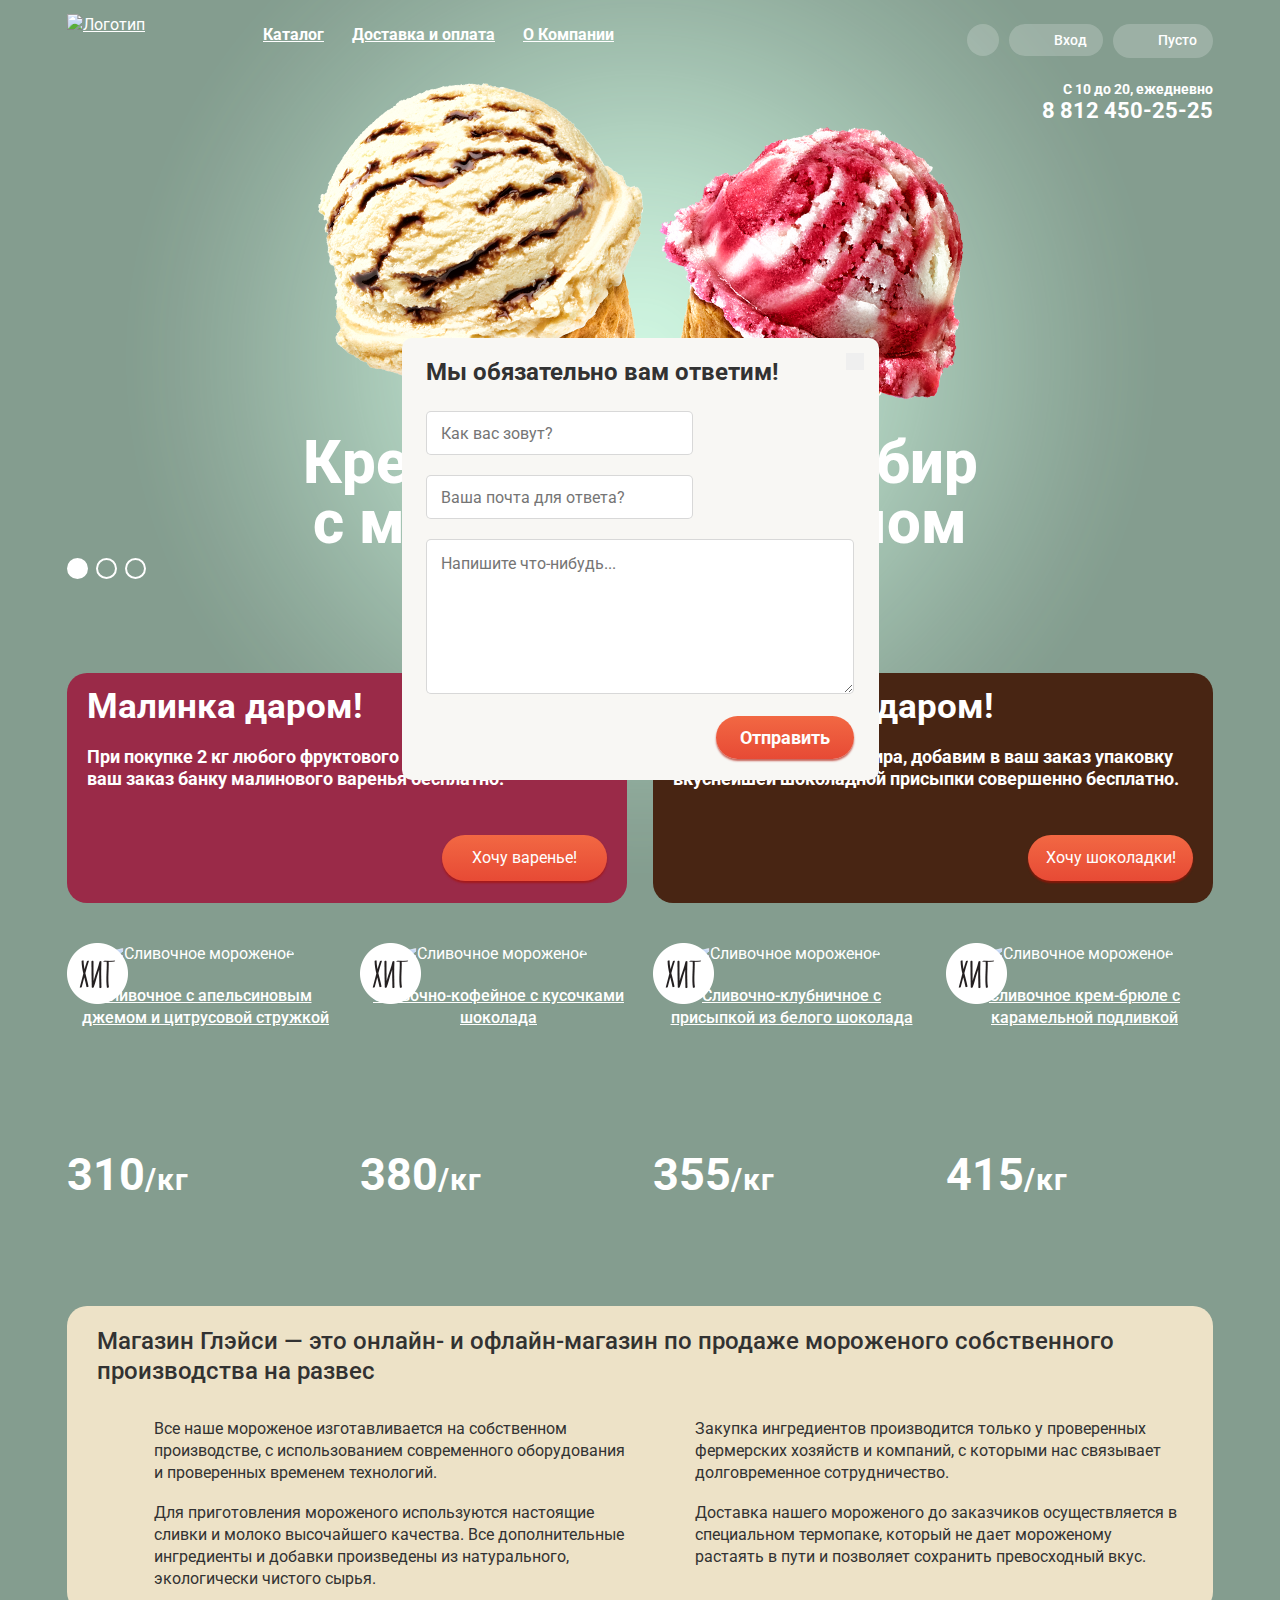
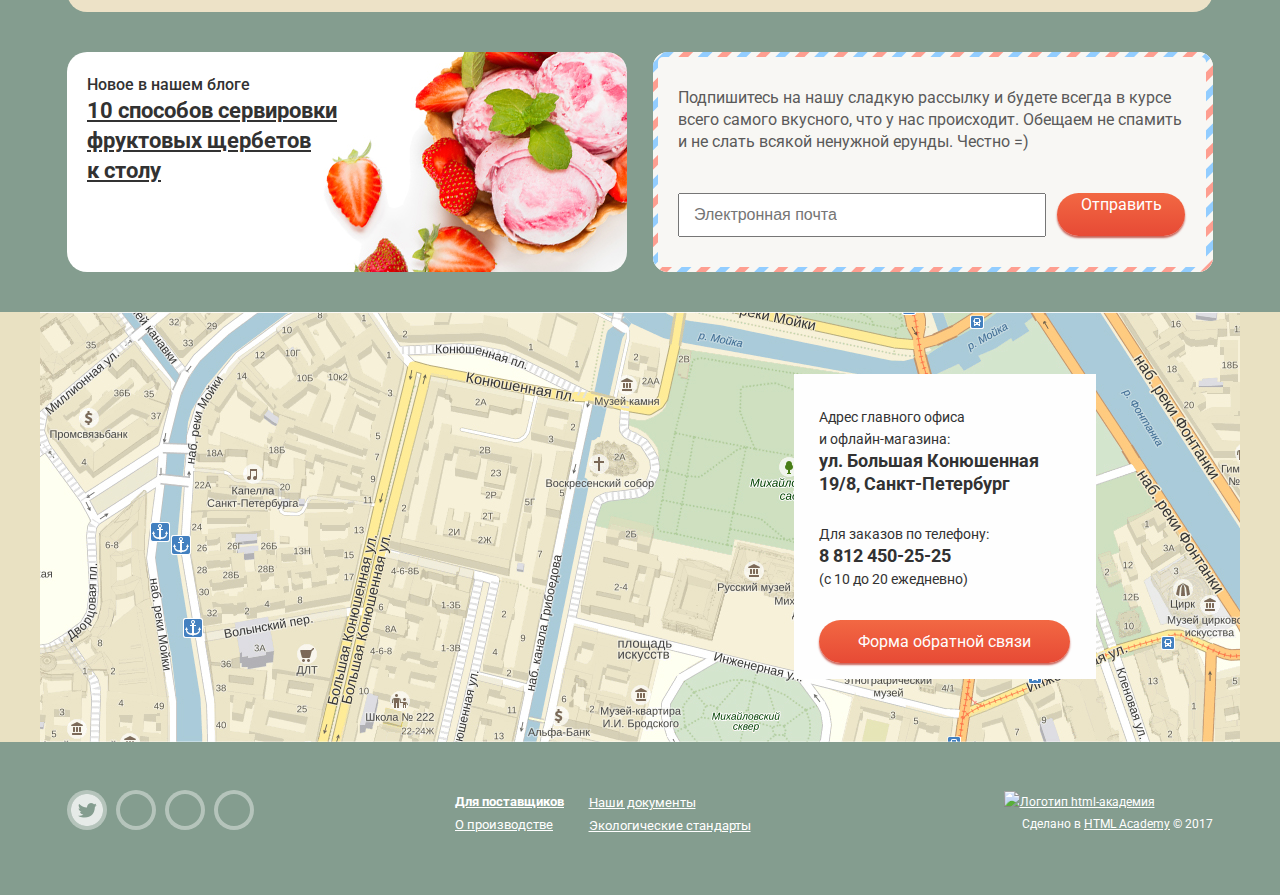
==== commit cafc8e3f: "Декоративные элементы (Ошибка в индексе)" ====
--- a/index.html
+++ b/index.html
@@ -28,7 +28,7 @@
               <ul class="form-menu-catalog">
                 <li><a href="#">Новинки</a></li>
                 <li><a href="catalog.html">Сливочноe</a></li>
-                <li><a href="#">Щербеты</a/li>
+                <li><a href="#">Щербеты</a></li>
                 <li><a href="#">Фруктовый лед</a></li>
                 <li><a href="#">Мелорин</a></li>
               </ul>
--- a/css/style.css
+++ b/css/style.css
@@ -1387,6 +1387,8 @@
   line-height: 28px;
   color: #323232;
   margin: 0;
+  display: inline-block;
+  margin-bottom: 25px;
 }
 
 .modal-feedback {
@@ -1397,7 +1399,12 @@
   padding-left: 24px;
   padding-right: 25px;
   border-radius: 10px;
-  display: none;
+  position: fixed;
+  top: 338px;
+  left: 50%;
+  margin-left: -238px;
+  z-index: 20;
+
 }
 
 .form-feedback {
@@ -1427,16 +1434,16 @@
   height: 44px;
 }
 
-.form-feedback textarea  {
-  width: 428px;
-  height: 155px;
-  margin-bottom: 25px;
-  border-radius: 5px;
-}
 
 .modal-close {
-  align-self: flex-end;
-  display: flex;
+  width: 18px;
+  height: 17px;
+  font-size: 0;
+  border: 0;
+  cursor: pointer;
+  position: absolute;
+  top: 15px;
+  right: 15px;
 }
 
 .form-feedback label {
@@ -1458,6 +1465,10 @@
   padding-top: 13px;
   padding-left: 14px;
   box-sizing: border-box;
+  width: 428px;
+  height: 155px;
+  margin-bottom: 16px;
+  border-radius: 5px;
 }
 
 .form-feedback textarea:hover,
@@ -1466,13 +1477,10 @@
 }
 
 .btn-submit {
-  text-decoration: none;
   width: 138px;
   height: 43px;
   font-weight: 700;
   font-size: 18px;
-  display: flex;
-  justify-content: center;
   margin-left: auto;
 }
 
@@ -1924,7 +1932,6 @@
 .wrapper::before,
 .wrapper::after {
   content: "";
-
   visibility: hidden;
 }
 
@@ -1940,10 +1947,22 @@
   min-width: 940px;
   margin: 0 auto;
   background-color: #849d8f;
+  background-color: rgba(0,0,0,0.3);
   background-repeat: no-repeat;
   background-position: top center;
   background-image: url(../img/icecreamslider1.png);
   transition: background-image 0.5s ease, background-color 0.5s ease;
+  position: relative;
+}
+
+.wrapper::after {
+ content: "";
+ width: 100%;
+ height: 100%;
+ left: 0;
+ top: 0;
+ position: absolute;
+ background-color: rgba( 255, 0, 0, 0.5);
 }
 
 .wrapper-inner {
@@ -1962,5 +1981,6 @@
   background-repeat: no-repeat;
   background-position: 50% 50%;
   background-color: #e9e1c2;
-}
-
+
+}
+
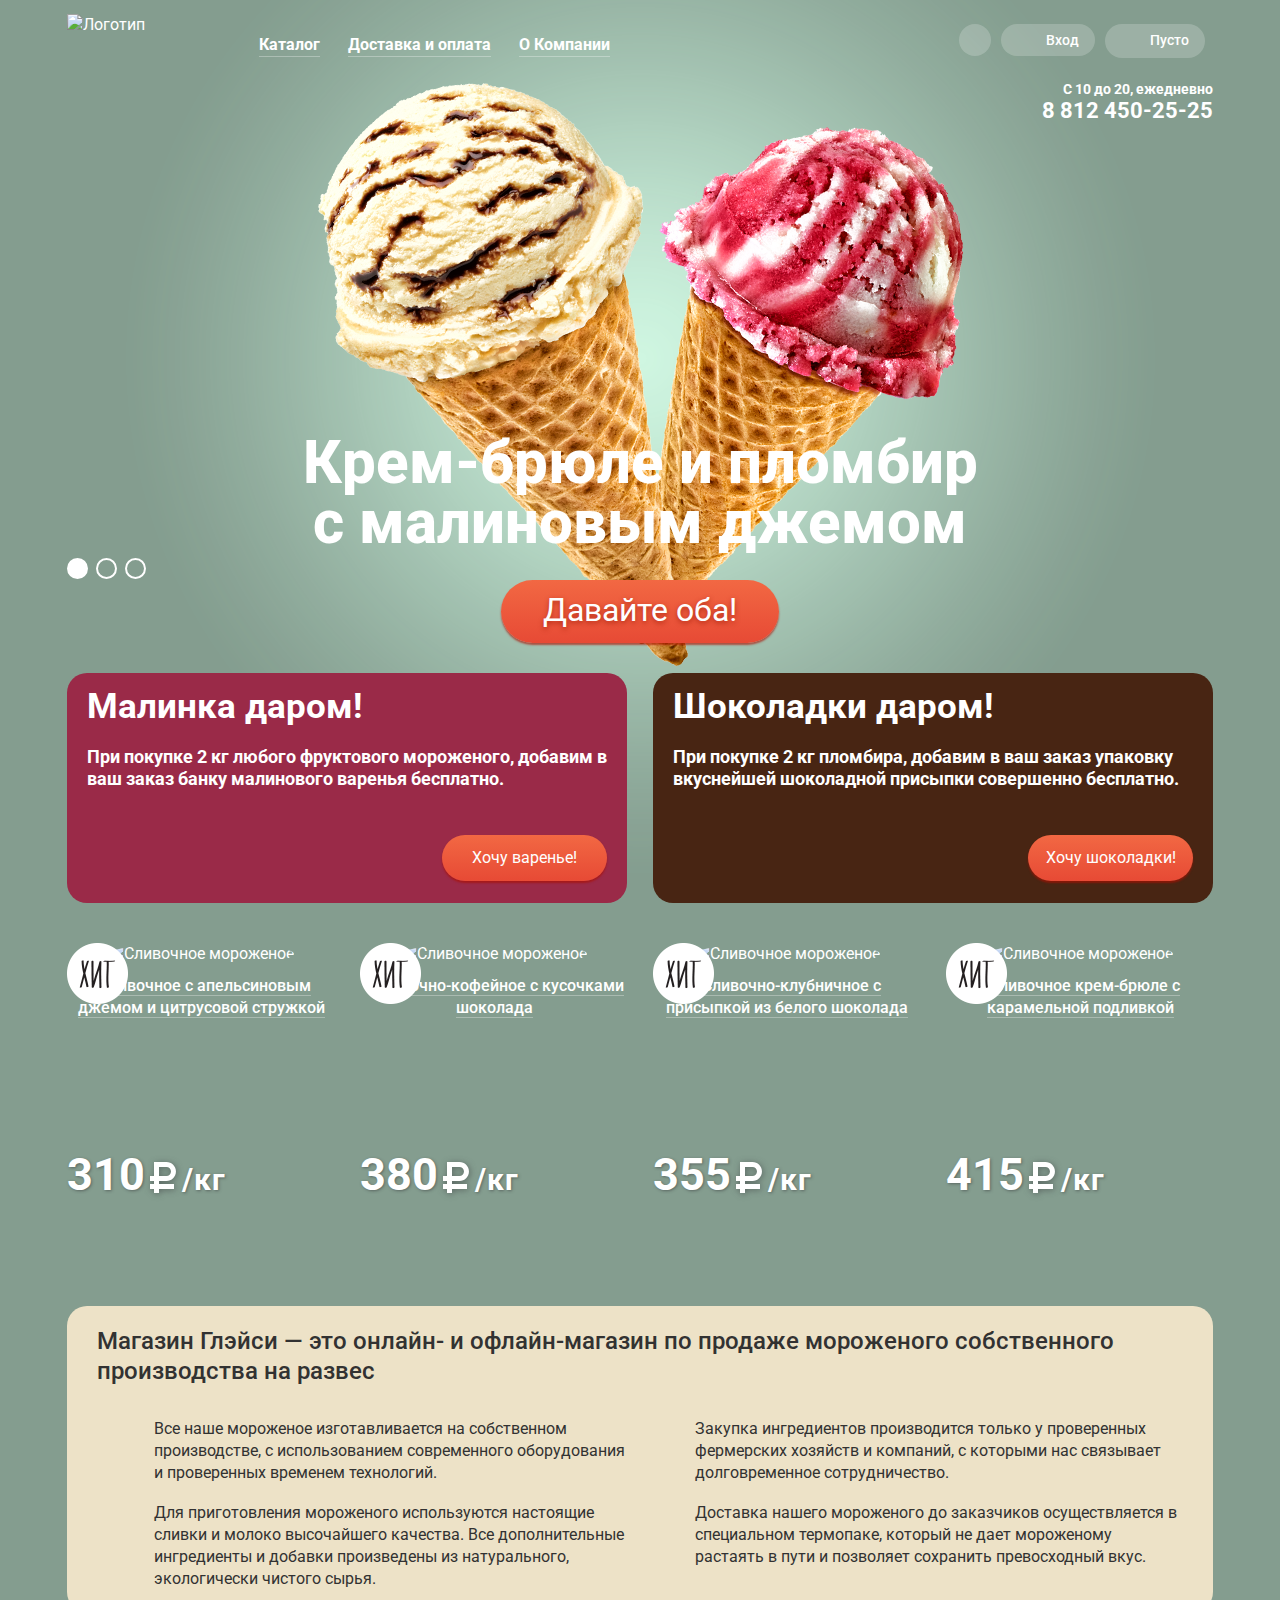
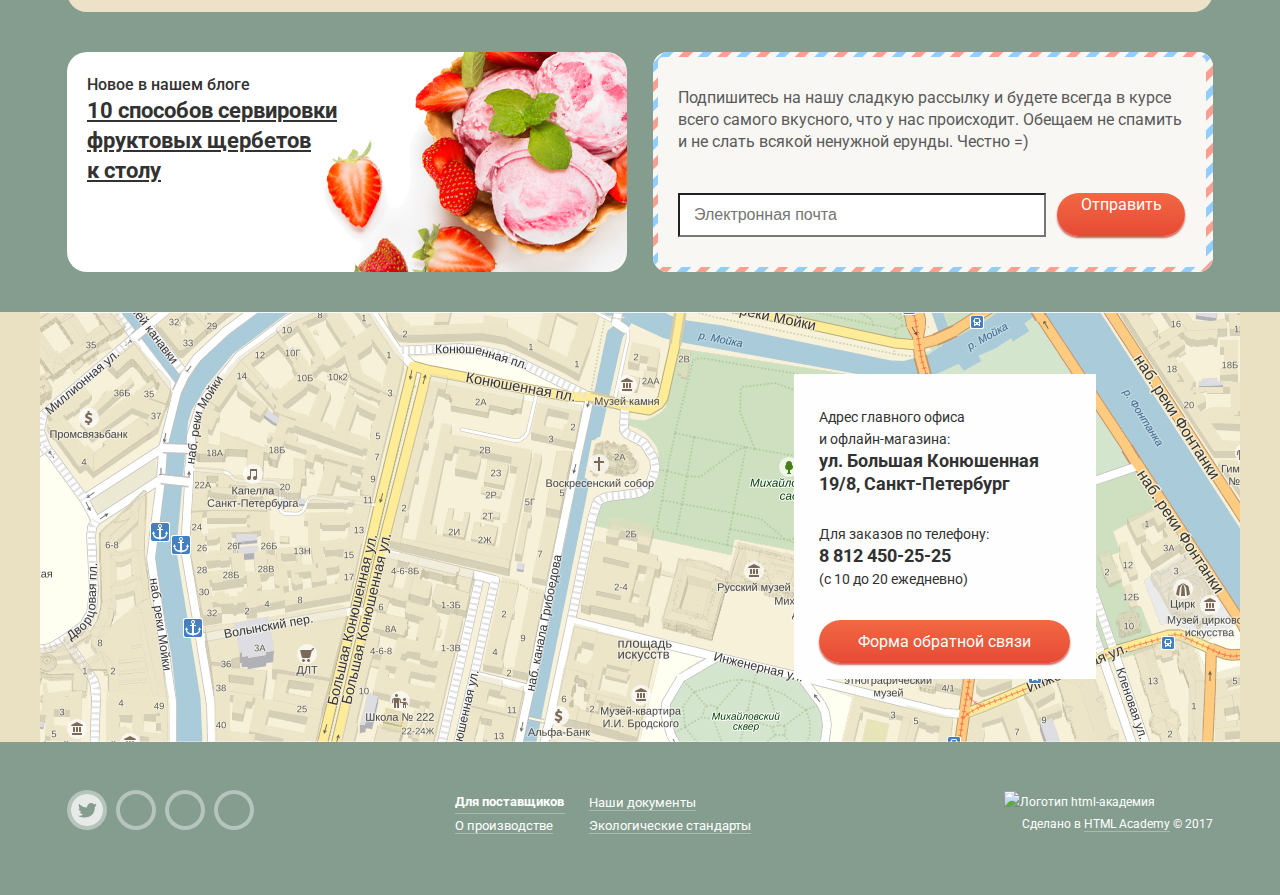
==== commit 4494d0b0: "Завершаем вёрстку личного проекта" ====
--- a/index.html
+++ b/index.html
@@ -125,31 +125,55 @@
             <div class="item-hover">
               <img src="img/item1.jpg" width="267" height="267" alt="Cливочное мороженое">
               <a class="btn main-button button-item-hover">Быстрый просмотр</a>  
-        		  <div class="price-item"><p>310<span class="popular-item-weight">/кг</span></p></div>        		  
-        		  <a class="popular-item-link" href="#"><h3>Сливочное с апельсиновым джемом и цитрусовой стружкой</h3></a>              
+        		  <div class="price-item"><p>310
+              <svg class="price-ruble version="1.1" id="Layer_1" xmlns="http://www.w3.org/2000/svg" xmlns:xlink="http://www.w3.org/1999/xlink" x="0px" y="0px"
+                 width="31px" height="36px" viewBox="0 0 31 36" enable-background="new 0 0 31 36" xml:space="preserve">
+              <path fill="#FFFFFF" d="M11,21h7.451c5.247,0,9.5-4.253,9.5-9.5S23.698,2,18.451,2H11H7.379H6v14H2v5h4v3H2v5h4v4h5
+                v-4h15v-5H11V21z M11,7h7.451V6.97c2.501,0,4.529,2.028,4.529,4.53s-2.028,4.53-4.529,4.53V16H11V7z"/>
+              </svg>
+              <span class="popular-item-weight">/кг</span></p></div>        		  
+        		  <a class="popular-item-link" href="#">Сливочное с апельсиновым джемом и цитрусовой стружкой</a>              
             </div>
         	</div>
         	<div class="popular-item-description hit-mark">
             <div class="item-hover">
         	    <img src="img/item2.jpg" width="267" height="267" alt="Cливочное мороженое">        		  
-        		  <a class="popular-item-link" href="#"><h3>Сливочно-кофейное с кусочками шоколада</h3></a>
-              <div class="price-item"><p>380<span class="popular-item-weight">/кг</span></p></div>
+        		  <a class="popular-item-link" href="#">Сливочно-кофейное с кусочками шоколада</a>
+              <div class="price-item"><p>380
+              <svg class="price-ruble version="1.1" id="Layer_1" xmlns="http://www.w3.org/2000/svg" xmlns:xlink="http://www.w3.org/1999/xlink" x="0px" y="0px"
+                 width="31px" height="36px" viewBox="0 0 31 36" enable-background="new 0 0 31 36" xml:space="preserve">
+              <path fill="#FFFFFF" d="M11,21h7.451c5.247,0,9.5-4.253,9.5-9.5S23.698,2,18.451,2H11H7.379H6v14H2v5h4v3H2v5h4v4h5
+                v-4h15v-5H11V21z M11,7h7.451V6.97c2.501,0,4.529,2.028,4.529,4.53s-2.028,4.53-4.529,4.53V16H11V7z"/>
+              </svg>
+              <span class="popular-item-weight">/кг</span></p></div>
               <a class="btn main-button button-item-hover">Быстрый просмотр</a>
         	   </div>
           </div>
         	<div class="popular-item-description hit-mark">
             <div class="item-hover">
         	    <img src="img/item3.jpg" width="267" height="267" alt="Cливочное мороженое">
-        		  <div class="price-item"><p>355<span class="popular-item-weight">/кг</span></p></div>
-        		  <a class="popular-item-link" href="#"><h3>Сливочно-клубничное с присыпкой из белого шоколада</h3></a>
+        		  <div class="price-item"><p>355
+              <svg class="price-ruble version="1.1" id="Layer_1" xmlns="http://www.w3.org/2000/svg" xmlns:xlink="http://www.w3.org/1999/xlink" x="0px" y="0px"
+                 width="31px" height="36px" viewBox="0 0 31 36" enable-background="new 0 0 31 36" xml:space="preserve">
+              <path fill="#FFFFFF" d="M11,21h7.451c5.247,0,9.5-4.253,9.5-9.5S23.698,2,18.451,2H11H7.379H6v14H2v5h4v3H2v5h4v4h5
+                v-4h15v-5H11V21z M11,7h7.451V6.97c2.501,0,4.529,2.028,4.529,4.53s-2.028,4.53-4.529,4.53V16H11V7z"/>
+              </svg>
+              <span class="popular-item-weight">/кг</span></p></div>
+        		  <a class="popular-item-link" href="#">Сливочно-клубничное с присыпкой из белого шоколада</a>
               <a class="btn main-button button-item-hover">Быстрый просмотр</a>
         	</div>
           </div>
         	<div class="popular-item-description hit-mark">
             <div class="item-hover">
         		  <img src="img/item4.jpg" width="267" height="267" alt="Cливочное мороженое">
-        		  <div class="price-item"><p>415<span class="popular-item-weight">/кг</span></p></div>
-        		  <a class="popular-item-link" href="#"><h3>Сливочное крем-брюле с карамельной подливкой</h3></a>
+        		  <div class="price-item"><p>415
+              <svg class="price-ruble version="1.1" id="Layer_1" xmlns="http://www.w3.org/2000/svg" xmlns:xlink="http://www.w3.org/1999/xlink" x="0px" y="0px"
+                 width="31px" height="36px" viewBox="0 0 31 36" enable-background="new 0 0 31 36" xml:space="preserve">
+              <path fill="#FFFFFF" d="M11,21h7.451c5.247,0,9.5-4.253,9.5-9.5S23.698,2,18.451,2H11H7.379H6v14H2v5h4v3H2v5h4v4h5
+                v-4h15v-5H11V21z M11,7h7.451V6.97c2.501,0,4.529,2.028,4.529,4.53s-2.028,4.53-4.529,4.53V16H11V7z"/>
+              </svg>
+              <span class="popular-item-weight">/кг</span></p></div>
+        		  <a class="popular-item-link" href="#">Сливочное крем-брюле с карамельной подливкой</a>
               <a class="btn main-button button-item-hover">Быстрый просмотр</a>
         	  </div>
         </div> 
--- a/css/style.css
+++ b/css/style.css
@@ -15,7 +15,9 @@
 
 a {
   color: #ffffff;
-  text-decoration: underline;
+  text-decoration: none;
+
+
 }
 
 a:hover,
@@ -45,6 +47,14 @@
   clip-path: inset(100%);
   clip: rect(0 0 0 0);
   overflow: hidden;
+}
+
+input::-webkit-input-placeholder {
+  font-weight: 400;
+}
+
+input:-moz-placeholder {
+  font-weight: 400;
 }
 
 
@@ -91,7 +101,6 @@
   margin: 0 auto;
   padding-top: 14px;
   display: flex;
-  justify-content: space-between;
   box-sizing: border-box;
   flex-wrap: wrap;
   height: 100px;
@@ -111,6 +120,17 @@
   margin: 0;
   display: flex; 
   flex-wrap: wrap;
+  padding-top: 10px;
+}
+
+.site-navigation-catalog .active {
+  background-color: #d07058;
+  border-radius: 25px;
+}
+
+.site-navigation-catalog .active:hover {
+  background-color: #d07058;
+  color: #ffffff;
 }
 
 
@@ -118,6 +138,22 @@
   position: relative;
   display: block;
 }
+
+.site-navigation-catalog > li::after {
+  content: "";
+  position: absolute;
+  top: 32px;
+  left: 14px;
+  right: 14px;
+  bottom: 0;
+  height: 1px;
+  background-color: rgba(255,255,255,0.3);
+}
+
+.main-header-inner .site-navigation-catalog li:first-child::after {
+  display: none;
+}
+
 
 .site-navigation-catalog a {
   padding: 10px 14px;
@@ -131,11 +167,13 @@
   text-decoration: none;
   border-radius: 25px;
   padding: 10px 14px;
-}
+  vertical-align: middle;
+}
+
 
 .site-navigation-catalog a:active {
   background-color: rgba(248, 247, 244, 0.988);
-  box-shadow: inset 0px 2px 1px 0px rgba(105, 105, 105, 0.004);
+  box-shadow: inset 0 2px 1px #696969;
 }
 
 .form-menu-catalog {
@@ -160,6 +198,11 @@
   justify-content: center;
 }
 
+.form-menu-catalog .active {
+  background-color: #d07058;
+  border-radius: 0;
+}
+
 .form-menu-catalog li {
   margin: 0;
   padding: 0;
@@ -283,6 +326,7 @@
   padding-left: 14px;
   box-sizing: border-box;
   border-radius: 5px;
+  color: #323232;
 }
 
 .search:hover .search-form {
@@ -311,9 +355,9 @@
 .user-item input {
   font: inherit;
   font-size: 14px;
-  font-weight: 400;
-  color: #999999;
+  color: #323232;
   border: 1px solid #d3d3d2;
+  font-weight: 700;
 }
 
 .user-item input:hover,
@@ -324,7 +368,6 @@
 .user-navigation .active {
   background-color: #f7f6f3;
   color: #323232;
-
 }
 
 
@@ -813,6 +856,8 @@
   margin-right: 0;
 }
 
+
+
 .popular-item-description {
   width: 267px;
   margin-right: 26px;
@@ -842,14 +887,13 @@
 }
 
 
-.item-list h3 {
+
+.popular-item-link, 
+.catalog-item-link {
+  border-bottom: 1px solid rgba(255,255,255,0.3);
   font-size: 16px;
   font-weight: 500;
-  padding: 0;
-  margin: 0;
   z-index: 5;
-  display: block;
-  text-decoration: none;
   margin-left: 9px;
   margin-right: -1px;
   margin-bottom: 10px;
@@ -858,12 +902,6 @@
   background-repeat: repeat-x;
 }
 
-.item-list-inner h3 {
-  font-size: 16px;
-  font-weight: 500;
-  padding: 0;
-  margin: 0;
-}
 
 .item-list p {
   font-size: 45px;
@@ -884,12 +922,12 @@
 }
 
 .item-list img {
-  margin-bottom: 20px;
+  margin-bottom: 10px;
   border-radius: 50%;
 }
 
 .item-list-inner img {
-  margin-bottom: 20px;
+  margin-bottom: 10px;
   border-radius: 50%;
 }
 
@@ -903,7 +941,14 @@
   line-height: 45px;
   font-weight: 700;
   white-space: nowrap;
-}
+  text-shadow: 1px 1px 3px rgba(49,50,53,0.5);
+  word-spacing: -8px;
+}
+
+.price-ruble {
+  vertical-align: middle;
+  filter: drop-shadow(1px 1px 3px rgba(49,50,53,0.5));
+} 
 
 .popular-item-weight {
   position: relative;
@@ -916,7 +961,7 @@
 .button-item-hover {
   display: none;
   position: absolute;
-  bottom: -55px;
+  bottom: -60px;
   left: 13%;
   padding-top: 13px;
   padding-bottom: 13px;
@@ -944,7 +989,6 @@
   display: block;
 }
 
-
 .popular-item-description::before {
   display: none;
   content: "";
@@ -952,14 +996,14 @@
   top: -10px;
   left: -10px;
   right: -10px;
-  bottom: -65px;
+  bottom: -72px;
   background-color: rgba(248, 247, 244, 0.3);
   transition: background-color .5s ease;
   border-radius: 5px;
   cursor: pointer;
   z-index: 10;
   box-shadow: 0 20px 20px rgba(50, 50, 50, 0.3);
-  padding-bottom: 20px;
+  padding-bottom: 40px;
 }
 
 
@@ -1115,12 +1159,14 @@
 .dispatch input {
   font-size: 16px;
   color: #999999;
-  font-weight: 400;
   width: 368px;
   height: 44px;
   padding: 14px 207px 14px 14px;
   box-sizing: border-box;
   margin-right: 11px;
+  color: #323232;
+  background: #ffffff;
+  font-weight: 700;
 }
 
 .dispatch input:hover,
@@ -1315,11 +1361,14 @@
 .footer-menu a {
   font-size: 13px;
   font-weight: 400;
+  border-bottom: 1px solid rgba(255,255,255,0.3);
 }
 
 .footer-menu li {
   padding-right: 24px;
-}
+  position: relative;
+}
+
 
 .footer-menu li:first-of-type a {
   font-weight: 700;
@@ -1368,6 +1417,10 @@
   align-self: flex-end;
 }
 
+.footer-copyright-text a {
+  border-bottom: 1px solid rgba(255,255,255,0.3);
+}
+
 
 .footer-social a {
   text-decoration: none;
@@ -1380,6 +1433,8 @@
 
 .modal {
   background-color: #f8f7f4;
+  display: none;
+
 }
 
 .modal h2 {
@@ -1387,12 +1442,12 @@
   line-height: 28px;
   color: #323232;
   margin: 0;
-  display: inline-block;
+  margin: 0;
   margin-bottom: 25px;
+
 }
 
 .modal-feedback {
-  display: flex;
   width: 428px;
   height: 422px;
   padding-top: 20px;
@@ -1404,12 +1459,12 @@
   left: 50%;
   margin-left: -238px;
   z-index: 20;
-
 }
 
 .form-feedback {
   display: flex;
   flex-direction: column;
+  flex-wrap: wrap;
 }
 
 .form-feedback p {
@@ -1426,6 +1481,8 @@
   padding: 15px 0 15px 14px;
   box-sizing: border-box;
   border-radius: 5px;
+  color: #323232;
+  font-weight: 700;
 }
 
 .form-feedback input[type="text"],
@@ -1444,6 +1501,26 @@
   position: absolute;
   top: 15px;
   right: 15px;
+  background-color: transparent;
+}
+
+.modal-close::before,
+.modal-close::after {
+  content: "";
+  position: absolute;
+  top: 7px;
+  left: 0px;
+  width: 19px;
+  height: 3px;
+  background-color: #323232;
+}
+
+.modal-close::before {
+  transform: rotate(45deg);
+}
+
+.modal-close::after {
+  transform: rotate(-45deg);
 }
 
 .form-feedback label {
@@ -1460,7 +1537,8 @@
   font: inherit;
   font-size: 16px;
   font-weight: 400;
-  color: #999999;
+  color: #323232;
+  font-weight: 700;
   border: 1px solid rgba(178, 178, 178, 0.5);
   padding-top: 13px;
   padding-left: 14px;
@@ -1471,9 +1549,13 @@
   border-radius: 5px;
 }
 
+.form-feedback textarea::-webkit-input-placeholder {
+  font-weight: 400;
+}
+
 .form-feedback textarea:hover,
 .form-feedback textarea:focus {
-  border: 1px solid rgba(178, 178, 178, 0.5);
+  border: 2px solid rgba(178, 178, 178, 0.5);
 }
 
 .btn-submit {
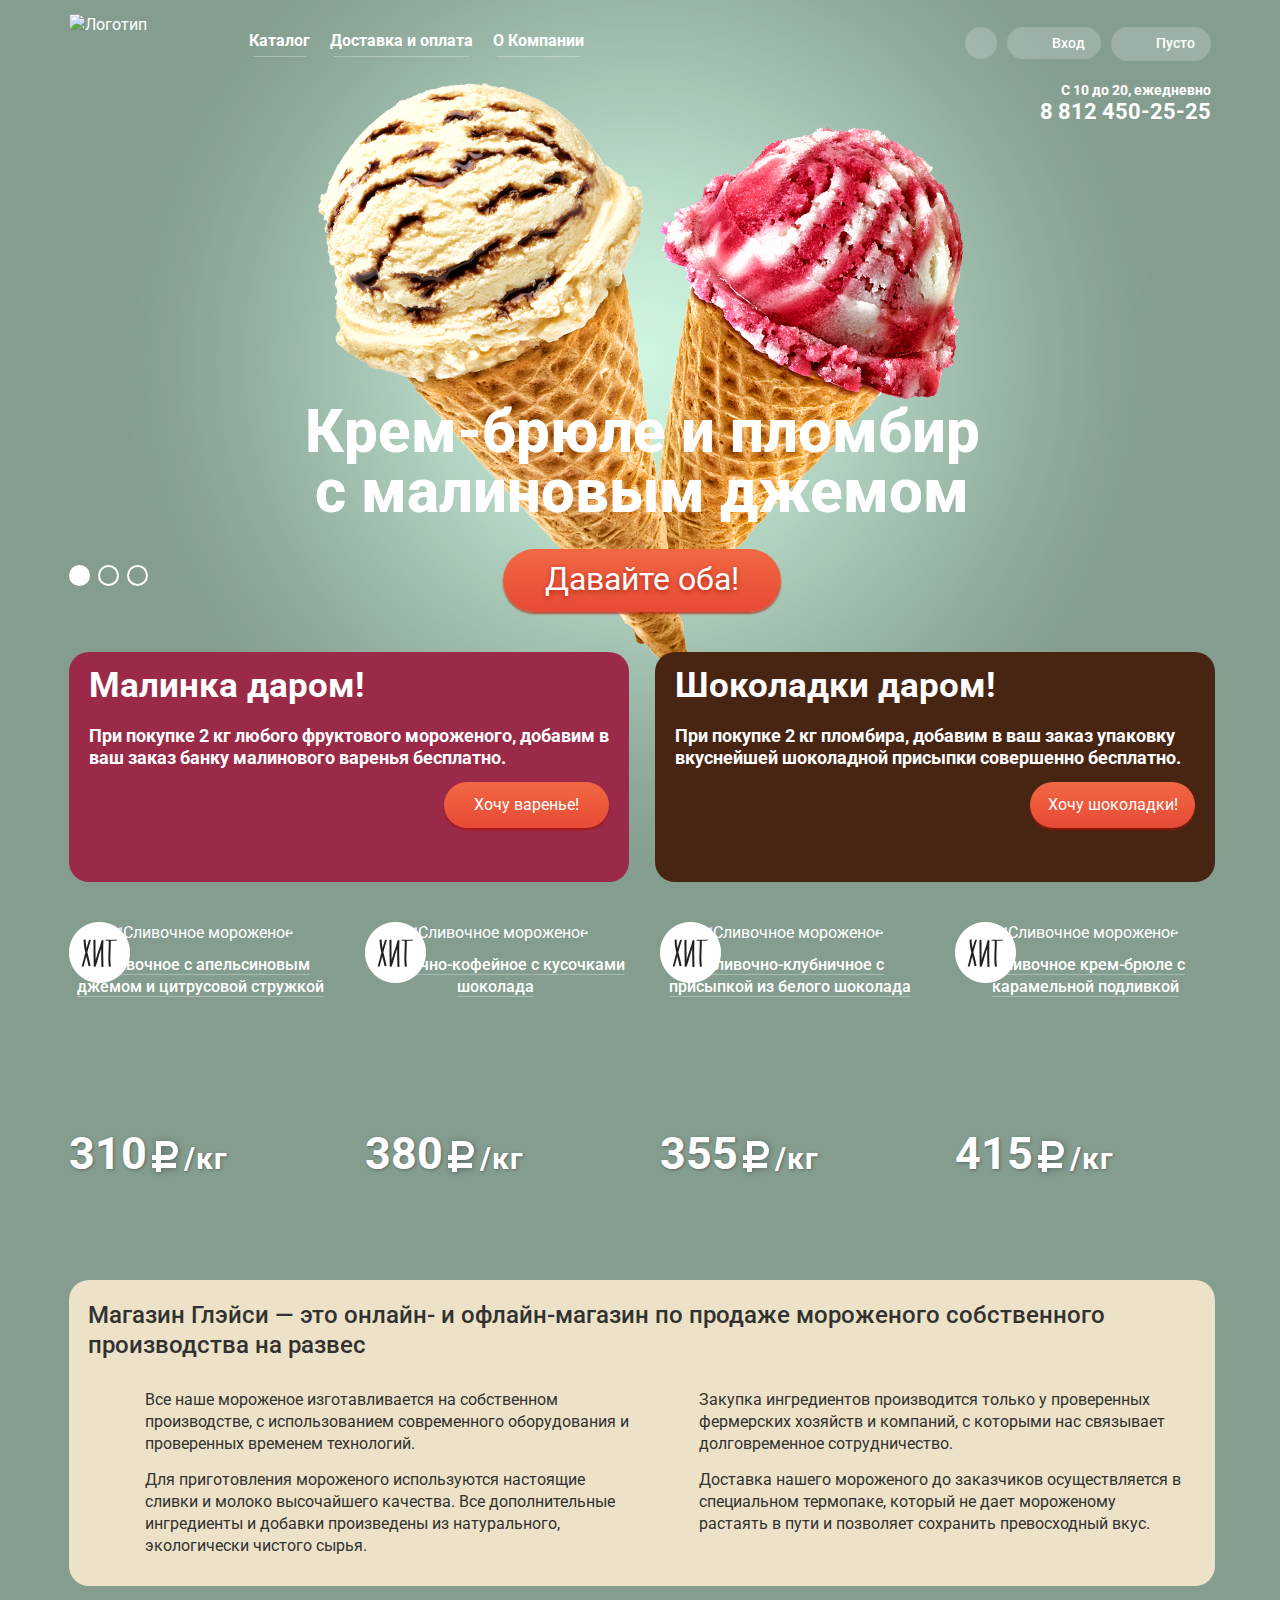
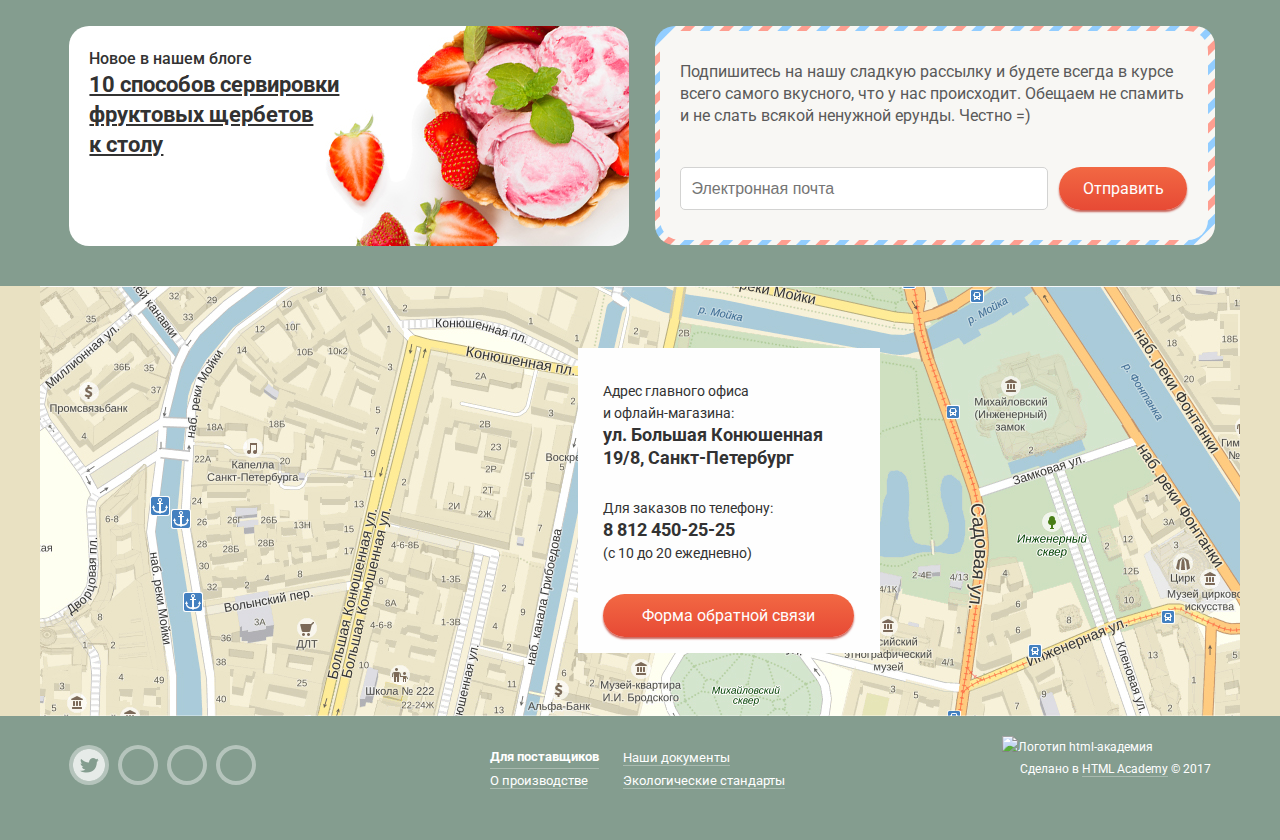
==== commit d073a752: "Завершаем вёрстку личного проекта 8.12" ====
--- a/index.html
+++ b/index.html
@@ -3,11 +3,10 @@
 <html lang="ru">
   <head>
     <meta charset="utf-8">
-    <title>HTML Academy: Глейси</title>
+    <title>HTML Academy: Глейси</title> 
+    <link href="https://fonts.googleapis.com/css?family=Roboto:400,500,700&amp;subset=cyrillic" rel="stylesheet">
     <link rel="stylesheet" type="text/css" href="css/normalize.css">
-    <link rel="stylesheet" type="text/css" href="css/style.css">
-    <!-- Google Fonts --> 
-    <link href="https://fonts.googleapis.com/css?family=Roboto:400,500,700&amp;subset=cyrillic" rel="stylesheet">
+    <link rel="stylesheet" type="text/css" href="css/style.css"> 
   </head>
 
   <body>
@@ -113,7 +112,7 @@
 
         <div class="banner-item chocolate-banner">
           <h2>Шоколадки даром!</h2>
-          <p>При покупке 2 кг пломбира, добавим в ваш заказ упаковку вкуснейшей шоколадной присыпки совершенно бесплатно.</p>
+          <p>При покупке 2 кг пломбира, добавим в ваш заказ упаковку вкуснейшей шоколадной присыпки совершенно бесплатно. </p>
           <div class="button-wrap"><a class="btn main-button btn-banner">Хочу шоколадки!</a></div>
         </div>      	
       </section>  
@@ -126,11 +125,11 @@
               <img src="img/item1.jpg" width="267" height="267" alt="Cливочное мороженое">
               <a class="btn main-button button-item-hover">Быстрый просмотр</a>  
         		  <div class="price-item"><p>310
-              <svg class="price-ruble version="1.1" id="Layer_1" xmlns="http://www.w3.org/2000/svg" xmlns:xlink="http://www.w3.org/1999/xlink" x="0px" y="0px"
-                 width="31px" height="36px" viewBox="0 0 31 36" enable-background="new 0 0 31 36" xml:space="preserve">
-              <path fill="#FFFFFF" d="M11,21h7.451c5.247,0,9.5-4.253,9.5-9.5S23.698,2,18.451,2H11H7.379H6v14H2v5h4v3H2v5h4v4h5
-                v-4h15v-5H11V21z M11,7h7.451V6.97c2.501,0,4.529,2.028,4.529,4.53s-2.028,4.53-4.529,4.53V16H11V7z"/>
-              </svg>
+              <svg class="price-ruble" version="1.1" xmlns="http://www.w3.org/2000/svg" xmlns:xlink="http://www.w3.org/1999/xlink" x="0px" y="0px"
+               width="31px" height="36px" viewBox="0 0 31 36" enable-background="new 0 0 31 36" xml:space="preserve">
+              <path fill="#FFFFFF" d="M11,21h7.451c5.247,0,9.5-4.253,9.5-9.5S23.698,2,18.451,2H11H7.379H6v14H2v5h4v3H2v5h4v4h5
+               v-4h15v-5H11V21z M11,7h7.451V6.97c2.501,0,4.529,2.028,4.529,4.53s-2.028,4.53-4.529,4.53V16H11V7z"/>
+            </svg>
               <span class="popular-item-weight">/кг</span></p></div>        		  
         		  <a class="popular-item-link" href="#">Сливочное с апельсиновым джемом и цитрусовой стружкой</a>              
             </div>
@@ -140,7 +139,7 @@
         	    <img src="img/item2.jpg" width="267" height="267" alt="Cливочное мороженое">        		  
         		  <a class="popular-item-link" href="#">Сливочно-кофейное с кусочками шоколада</a>
               <div class="price-item"><p>380
-              <svg class="price-ruble version="1.1" id="Layer_1" xmlns="http://www.w3.org/2000/svg" xmlns:xlink="http://www.w3.org/1999/xlink" x="0px" y="0px"
+              <svg class="price-ruble" version="1.1" xmlns="http://www.w3.org/2000/svg" xmlns:xlink="http://www.w3.org/1999/xlink" x="0px" y="0px"
                  width="31px" height="36px" viewBox="0 0 31 36" enable-background="new 0 0 31 36" xml:space="preserve">
               <path fill="#FFFFFF" d="M11,21h7.451c5.247,0,9.5-4.253,9.5-9.5S23.698,2,18.451,2H11H7.379H6v14H2v5h4v3H2v5h4v4h5
                 v-4h15v-5H11V21z M11,7h7.451V6.97c2.501,0,4.529,2.028,4.529,4.53s-2.028,4.53-4.529,4.53V16H11V7z"/>
@@ -153,7 +152,7 @@
             <div class="item-hover">
         	    <img src="img/item3.jpg" width="267" height="267" alt="Cливочное мороженое">
         		  <div class="price-item"><p>355
-              <svg class="price-ruble version="1.1" id="Layer_1" xmlns="http://www.w3.org/2000/svg" xmlns:xlink="http://www.w3.org/1999/xlink" x="0px" y="0px"
+              <svg class="price-ruble" version="1.1" xmlns="http://www.w3.org/2000/svg" xmlns:xlink="http://www.w3.org/1999/xlink" x="0px" y="0px"
                  width="31px" height="36px" viewBox="0 0 31 36" enable-background="new 0 0 31 36" xml:space="preserve">
               <path fill="#FFFFFF" d="M11,21h7.451c5.247,0,9.5-4.253,9.5-9.5S23.698,2,18.451,2H11H7.379H6v14H2v5h4v3H2v5h4v4h5
                 v-4h15v-5H11V21z M11,7h7.451V6.97c2.501,0,4.529,2.028,4.529,4.53s-2.028,4.53-4.529,4.53V16H11V7z"/>
@@ -167,7 +166,7 @@
             <div class="item-hover">
         		  <img src="img/item4.jpg" width="267" height="267" alt="Cливочное мороженое">
         		  <div class="price-item"><p>415
-              <svg class="price-ruble version="1.1" id="Layer_1" xmlns="http://www.w3.org/2000/svg" xmlns:xlink="http://www.w3.org/1999/xlink" x="0px" y="0px"
+              <svg class="price-ruble" version="1.1" xmlns="http://www.w3.org/2000/svg" xmlns:xlink="http://www.w3.org/1999/xlink" x="0px" y="0px"
                  width="31px" height="36px" viewBox="0 0 31 36" enable-background="new 0 0 31 36" xml:space="preserve">
               <path fill="#FFFFFF" d="M11,21h7.451c5.247,0,9.5-4.253,9.5-9.5S23.698,2,18.451,2H11H7.379H6v14H2v5h4v3H2v5h4v4h5
                 v-4h15v-5H11V21z M11,7h7.451V6.97c2.501,0,4.529,2.028,4.529,4.53s-2.028,4.53-4.529,4.53V16H11V7z"/>
@@ -179,7 +178,6 @@
         </div> 
         </div> 	
       </section>
-
       <section class="about-company">
        <h2 class="visually-hidden">О компании</h2>
         <b>Магазин Глэйси — это онлайн- и офлайн-магазин по продаже мороженого собственного производства на развес</b>
@@ -203,7 +201,6 @@
           <p class="blog-new-category">Новое в нашем блоге</p>
           <a href="#"><h1>10 способов сервировки <br> фруктовых щербетов <br>к столу</h1></a>     
         </article>
-
         <section class="dispatch">
           <div class="dispatch-inner">
             <p>Подпишитесь на нашу сладкую рассылку и будете всегда в курсе всего самого вкусного, что у нас происходит. Обещаем не спамить и не слать всякой ненужной ерунды. Честно =)</p>
@@ -218,8 +215,8 @@
 
     <section class="map">
        <h2 class="visually-hidden">Как до нас добраться?</h2>
-        <iframe src="https://www.google.com/maps/embed?pb=!1m18!1m12!1m3!1d2440.7180089860526!2d104.30236231596429!3d52.2848212613837!2m3!1f0!2f0!3f0!3m2!1i1024!2i768!4f13.1!3m3!1m2!1s0x5da83b3f4b53654d%3A0x53a5b2a3fda4aff1!2z0JHQtdC90LfQuNC9!5e0!3m2!1sru!2sru!4v1510055682846" width="100%" height="430" frameborder="0" style="border:0" allowfullscreen></iframe>   
-        <!--<img src="img/icecream-pin.svg" width="80" height="140" alt="пин">  -->   
+        <iframe src="https://www.google.com/maps/embed?pb=!1m18!1m12!1m3!1d2440.7180089860526!2d104.30236231596429!3d52.2848212613837!2m3!1f0!2f0!3f0!3m2!1i1024!2i768!4f13.1!3m3!1m2!1s0x5da83b3f4b53654d%3A0x53a5b2a3fda4aff1!2z0JHQtdC90LfQuNC9!5e0!3m2!1sru!2sru!4v1510055682846" width="1200" height="430" allowfullscreen></iframe>   
+        <img src="img/icecream-pin.svg" width="80" height="140" alt="пин"> 
         <div class="contacts">
           <div class="contacts-first">
           <p>Адрес главного офиса<br>
@@ -237,7 +234,6 @@
         </div>
       </section>
     <footer class="main-footer">
-      <div class="container-footer">
           <ul class="footer-social">
             <li><a class="social-button twitter" href="#"><p class="visually-hidden">Твиттер</p></a></li>
             <li><a class="social-button instagramm" href="#"><p class="visually-hidden">Инстаграмм</p></a></li>
@@ -256,7 +252,6 @@
             <a href="https://htmlacademy.ru/intensive/htmlcss"><img src="img/logo-htmlacademy-small.svg" width="368" height="153" alt="Логотип html-академия"></a>
             <p class="footer-copyright-text">Сделано в <a href="https://htmlacademy.ru/intensive/htmlcss">HTML Academy</a> © 2017</p>       	
           </div>   
-      </div> 	
     </footer>
 
     <section class="modal modal-feedback">           
--- a/css/style.css
+++ b/css/style.css
@@ -51,11 +51,25 @@
 
 input::-webkit-input-placeholder {
   font-weight: 400;
-}
-
-input:-moz-placeholder {
+  text-overflow: ellipsis;
+}
+
+input::-moz-placeholder { 
   font-weight: 400;
-}
+  text-overflow: ellipsis; 
+} 
+
+input:-moz-placeholder { 
+  font-weight: 400;
+  text-overflow: ellipsis; 
+} 
+
+input:-ms-input-placeholder { 
+  font-weight: 400 !important;
+  text-overflow: ellipsis;
+  color: #999999 !important; 
+} 
+
 
 
  /*Button*/
@@ -97,7 +111,8 @@
 
 /*Header*/
 .container-header {
-  width: 1146px;
+  width: 1200px;
+  padding: 14px 2.3% 0px 2.3%;
   margin: 0 auto;
   padding-top: 14px;
   display: flex;
@@ -108,7 +123,7 @@
 
 
 .site-navigation {
-  width: 400px;
+  max-width: 500px;
   display: flex;
   flex-wrap: wrap;
 }
@@ -156,8 +171,9 @@
 
 
 .site-navigation-catalog a {
-  padding: 10px 14px;
+  padding: 0px 10px;
   display: block;
+  line-height: 33px;
 }
 
 .site-navigation-catalog a:hover,
@@ -166,7 +182,6 @@
   color: #333333;
   text-decoration: none;
   border-radius: 25px;
-  padding: 10px 14px;
   vertical-align: middle;
 }
 
@@ -192,10 +207,13 @@
   z-index: 3;
   display: none;
   flex-direction: column;
-  list-style: none;
   padding: 0;
   margin: 0;
   justify-content: center;
+}
+
+.form-menu-catalog a {
+  line-height: 16px;
 }
 
 .form-menu-catalog .active {
@@ -239,6 +257,18 @@
   padding: 13px 20px 10px 20px;
 }
 
+.form-menu-catalog li:first-child a:hover {
+  background: #fbded7;
+  border-radius: 5px 5px 0px 0px;
+  padding: 13px 20px 10px 20px;
+}
+
+.form-menu-catalog li:last-child a:hover {
+  background: #fbded7;
+  border-radius: 0px 0px 5px 5px;
+  padding: 13px 20px 10px 20px;
+}
+
 .form-menu-catalog li a:active {
   background: #f6b5a5;
   border-radius: 0px;
@@ -256,6 +286,9 @@
   color: #323232;
 }
 
+.header-info {;
+  margin-left: auto;
+}
 
 .user-navigation {
   font-size: 14px;
@@ -263,8 +296,7 @@
   width: 560px;
   display: flex;
   justify-content: flex-end;
-  margin-left: auto;
-  padding-top: 10px;
+  padding-top: 13px;
 }
 
 
@@ -406,7 +438,6 @@
   width: 100px;
   height: 44px;
   font-size: 18px;
-  display: flex;
   justify-content: center;
   cursor: pointer;
   margin-right: 17px;
@@ -639,20 +670,19 @@
 
 
 .main-header-inner {
-  margin-bottom: 28px;
+  margin-bottom: 24px;
 }
 
 
 .main-navigation {
   min-height: 112px;
-  display: flex;
   justify-content: center;
 }
 
 .main-header-logo {
   width: 154px;
   height: 64px;
-  margin-right: 24px;
+  margin-right: 16px;
 }
 
 
@@ -660,12 +690,10 @@
 
 .slider {
   position: relative;
-  
-  padding-top: 321px;
-  
+  padding-top: 290px;  
   text-align: center;
   color: #ffffff;
-  margin-bottom: 30px;
+  margin-bottom: 40px;
 }
 
 .slider-list {
@@ -700,10 +728,9 @@
 
 .slider-controls {
   position: absolute;
-  bottom: 63px;
+  bottom: 25px;
   left: 0;
-  z-index: 20;
-  
+  z-index: 20; 
   font-size: 0;
 }
 
@@ -758,13 +785,13 @@
 
 
 
-
 /*Banner*/
 
 .banner {
   display: flex;
   min-height: 230px;
   margin-bottom: 40px;
+  justify-content: space-between;
 }
 
 .banner-item {
@@ -796,7 +823,7 @@
 
 .raspberries-banner {
   background: #9a2a48 url("../img/raspberries-bg.jpg");
-  margin-right: 26px;
+  margin-right: 2.2%;
 }
 
 .chocolate-banner {
@@ -806,7 +833,7 @@
 .button-wrap {
   display: flex;
   justify-content: flex-end;
-  margin-top: 45px;
+
 }
 
 .btn-banner {
@@ -815,6 +842,8 @@
   cursor:pointer;
   text-decoration: none;
   line-height: 46px;
+  margin-top: 13px;
+  margin-bottom: 23px;
 }
 
 
@@ -834,7 +863,7 @@
 .item-list {
   display: flex;
   text-align: center;
-  justify-content: space-around;
+  justify-content: space-between;
 }
 
 .item-list-inner {
@@ -845,6 +874,7 @@
   text-align: center;
   flex-wrap: wrap;
   font-size: 16px;
+  justify-content: space-between;
 }
 
 
@@ -859,14 +889,15 @@
 
 
 .popular-item-description {
-  width: 267px;
-  margin-right: 26px;
-  margin-bottom: 40px;
+  width: 22.75%;
+  margin-right: 2.2%;
+  margin-bottom: 35px;
   display: inline-block;
   position: relative;
   vertical-align: top;
   min-height: 323px;
   position: relative;
+
 }
 
 .item-list .popular-item-description::after{
@@ -1012,7 +1043,7 @@
 
 .about-company {
   min-height: 266px;
-  padding: 20px 30px;
+  padding: 20px 19px;
   margin-bottom: 40px;
   color: #323232;
   background: #ede2c7 url(../img/icecream-bg.jpg);
@@ -1022,13 +1053,11 @@
 }
 
 .about-block {
-  width: 515px;
-  position: relative;
-  margin-right: 26px;
-  padding-top: 16px;
+  width: 50%;
+  position: relative;
+  padding-top: 6px;
   padding-left: 57px;
   box-sizing: border-box;
-
 }
 
 .about-company b {
@@ -1043,7 +1072,8 @@
   padding: 0;
   margin: 0;
   position: relative;
-  width: 483px;
+  box-sizing: border-box;
+  margin-right: 2.2%;
 }
 
 
@@ -1054,7 +1084,8 @@
   width: 49px;
   height: 49px;
   background-image: url("../img/icecream-about.png");
-  left: 0;
+  left: 0px;
+  top: 0px;
 }
 
 .about-block-2::before {
@@ -1064,7 +1095,8 @@
   width: 49px;
   height: 49px;
   background-image: url("../img/cow-about.png");
-  left: 0;
+  left: 0px;
+  top: 0px;
 }
 
 .about-block-3::before {
@@ -1074,7 +1106,8 @@
   width: 49px;
   height: 49px;
   background-image: url("../img/leaf-about.png");
-  left: 0;
+  left: 0px;
+  top: 0px;
 }
 
 .about-block-4::before {
@@ -1084,7 +1117,8 @@
   width: 49px;
   height: 49px;
   background-image: url("../img/thermometr-about.png");
-  left: 0;
+  left: 0px;
+  top: 0px;
 }
 
 
@@ -1094,22 +1128,25 @@
 .index-columns {
   display: flex;
   margin-bottom: 40px;
+  justify-content: space-between;
+  align-items: flex-start;
 }
 
 .blog-new {
   width: 560px;
-  min-height: 220px;
   color: #323232;
   background: #ffffff url(../img/news-bg.jpg) center left no-repeat;
   margin-right: 26px;
   padding: 22px 0px 0px 20px;
   border-radius: 20px;
   box-sizing: border-box;
+  min-height: 220px;
 }
 
 .blog-new-category {
   font-weight: 500;
   margin: 0;
+
 }
 
 .blog-new h1 {
@@ -1125,12 +1162,12 @@
 
 .dispatch {
   width: 560px;
-  min-height: 220px;
-  display: flex;
-  flex-direction: column;
-  background: url(../img/mail-bg.png) no-repeat;
+  background: #f8f7f4 url(../img/mail-bg.png) no-repeat;
+  background-size: cover;
   box-sizing: border-box;
   padding: 5px;
+  min-height: auto;
+  border-radius: 20px;
 }
 
 .dispatch-inner {
@@ -1140,7 +1177,7 @@
   z-index: 1;
   padding: 30px 20px;
   box-sizing: border-box;
-  border-radius: 5px;
+  border-radius: 20px;
 }
 
 .dispatch p{
@@ -1160,24 +1197,27 @@
   font-size: 16px;
   color: #999999;
   width: 368px;
-  height: 44px;
-  padding: 14px 207px 14px 14px;
+  height: auto;
+  padding: 10px 207px 10px 10px;
   box-sizing: border-box;
   margin-right: 11px;
   color: #323232;
   background: #ffffff;
   font-weight: 700;
-}
+  border: 1px solid #d3d3d2;
+  border-radius: 5px;
+}
+
 
 .dispatch input:hover,
 .dispatch input:focus {
   border: 2px solid rgba(154, 154, 154, 0.5);
 }
 
+
 .button-submit {
   width: 128px;
   height: 43px;
-  display: flex;
   box-sizing: border-box;
   margin-right: auto;
   justify-content: center;
@@ -1195,7 +1235,7 @@
   padding: 32px 25px;
   position: absolute;
   top: 62px;
-  right: 184px;
+  right: 400px;
 }
 
 .contacts-first {
@@ -1230,25 +1270,27 @@
 
 /*Footer*/
 
-.container-footer {
-  width: 1146px;
-  margin: 0 auto;
-  display: flex;
-}
 
 .main-footer {
   min-height: 104px;
-  display: flex;
-  margin-top: 49px;
+  width: 1200px;
+  padding: 0 2.3%;
+  margin: 0 auto;
+  margin-top: 20px;
+  display: flex;
+  box-sizing: border-box;
+  height: auto;
+
 }
 
 .footer-social {
   width: 268px;
+  margin: 0;
+  padding: 0;
   margin-right: 26px;
+  padding-top: 10px;
   display: flex;
   list-style: none;
-  margin: 0;
-  padding: 0;
   flex-wrap: wrap;
 }
 
@@ -1348,9 +1390,9 @@
   list-style: none;
   width: 560px;
   height: 48px;
-  margin-right: 26px;
-  padding-left: 120px;
-  padding-right: 120px;
+  margin-right: 2.2%;
+  margin-top: 10px;
+  padding: 0 128px 0 128px;
   display: flex;
   flex-direction: column;
   align-items: space-around;
@@ -1622,7 +1664,7 @@
 
 .filters {
   width: 861px;
-  margin-top: 34px;
+  margin-top: 30px;
   margin-bottom: 40px;
   box-sizing: border-box;
 }
@@ -1638,11 +1680,12 @@
 }
 
 
-.filters legend {
+.filters h5 {
   font-size: 14px;
   font-weight: 500;
   font: inherit;
   display: block;
+  margin: 0;
   margin-bottom: 7px;
   margin-left: 16px;
 }
@@ -1659,7 +1702,7 @@
   height: 36px;
   box-sizing: border-box;
   border-radius: 24px;
-  padding: 7px 18px 7px 18px;
+  padding: 7px 18px;
 } 
 
 
@@ -1686,6 +1729,10 @@
   padding-right: 25px;
 }
 
+.sort-list select::-ms-expand {
+  display: none;
+}
+
 .sort-list::after {
   content: "▼";
   font-size: 12px;
@@ -1714,13 +1761,10 @@
 
 
 .filters-wrap:not(:nth-child(4)) {
-  margin-bottom: 18px;
-}
-
-
-.fat-list {
-  width: 414px;
-}
+  margin-bottom: 10px;
+}
+
+
 
 .fat-list label {
   cursor: pointer;
@@ -1741,6 +1785,7 @@
   margin-right: 10px;
   position: absolute;
   left: 0;
+  top: 0;
   border-radius: 50%;
   border: 4px solid rgba(255,255,255,0.8);
   box-sizing: border-box;
@@ -1779,14 +1824,13 @@
   position: relative;
   padding-left: 30px;
   margin-right: 15px;
-
 }
 
 .filler-list input[type=checkbox] {
-  display: none;
-}
-
-.filler-list label::before {
+  display: none; 
+}
+
+.filler-list input[type=checkbox] + label::before {
   content: "";
   display: inline-block;
   width: 20px;
@@ -1794,17 +1838,20 @@
   margin-right: 10px;
   position: absolute;
   left: 0;
+  top: 0;
   border-radius: 2px;
   border: 2px solid rgba(255,255,255,0.8);
   box-sizing: border-box;
-}
-
-.filler-list  input[type=checkbox]:checked + label:before {
+  vertical-align:middle;
+}
+
+.filler-list input[type=checkbox]:checked + label:before {
   content: "\2714";
   color: rgba(255,255,255,0.8);
   font-size: 20px;
   text-align: center;
   line-height: 15px;
+  padding: 0;
 }
 
 .filler-list input[type=checkbox] + label:hover:before {
@@ -1819,6 +1866,7 @@
   font-size: 20px;
   text-align: center;
   line-height: 15px;
+  padding: 0;
 }
 
 
@@ -1846,6 +1894,7 @@
   position: relative;
   background-color: rgba(248, 247, 244,.5);
 }
+
 .skroll_field_center {
   background-color: #f8f7f4;
   height: 5px;
@@ -1853,6 +1902,7 @@
   z-index: 1;
   position: absolute;
   left: 37px;
+  top: 44%;
 }
 
 .skroll_left,
@@ -1868,6 +1918,7 @@
   background: #abbcb2;
   border: 8px solid #ffffff;
   padding: 0;
+  top: 24%;
 }
 
 .skroll_left {
@@ -2004,11 +2055,14 @@
 
 
 .container {
-  width: 1146px;
+  width: 1200px;
+  padding: 0 2.3%;
   margin: 0 auto;
+  height: 100%;
   display: flex;
   flex-direction: column;
   flex-wrap: wrap;
+  box-sizing: border-box;
 }
 
 .wrapper::before,
@@ -2063,6 +2117,19 @@
   background-repeat: no-repeat;
   background-position: 50% 50%;
   background-color: #e9e1c2;
-
-}
-
+  border: 0px;
+  position: relative;
+}
+
+.map iframe {
+  width: 100%;
+  border: 0px;
+}
+
+.map img {
+  position: absolute;
+  top: 20%;
+  left: 50%;
+  right: 43%;
+
+}
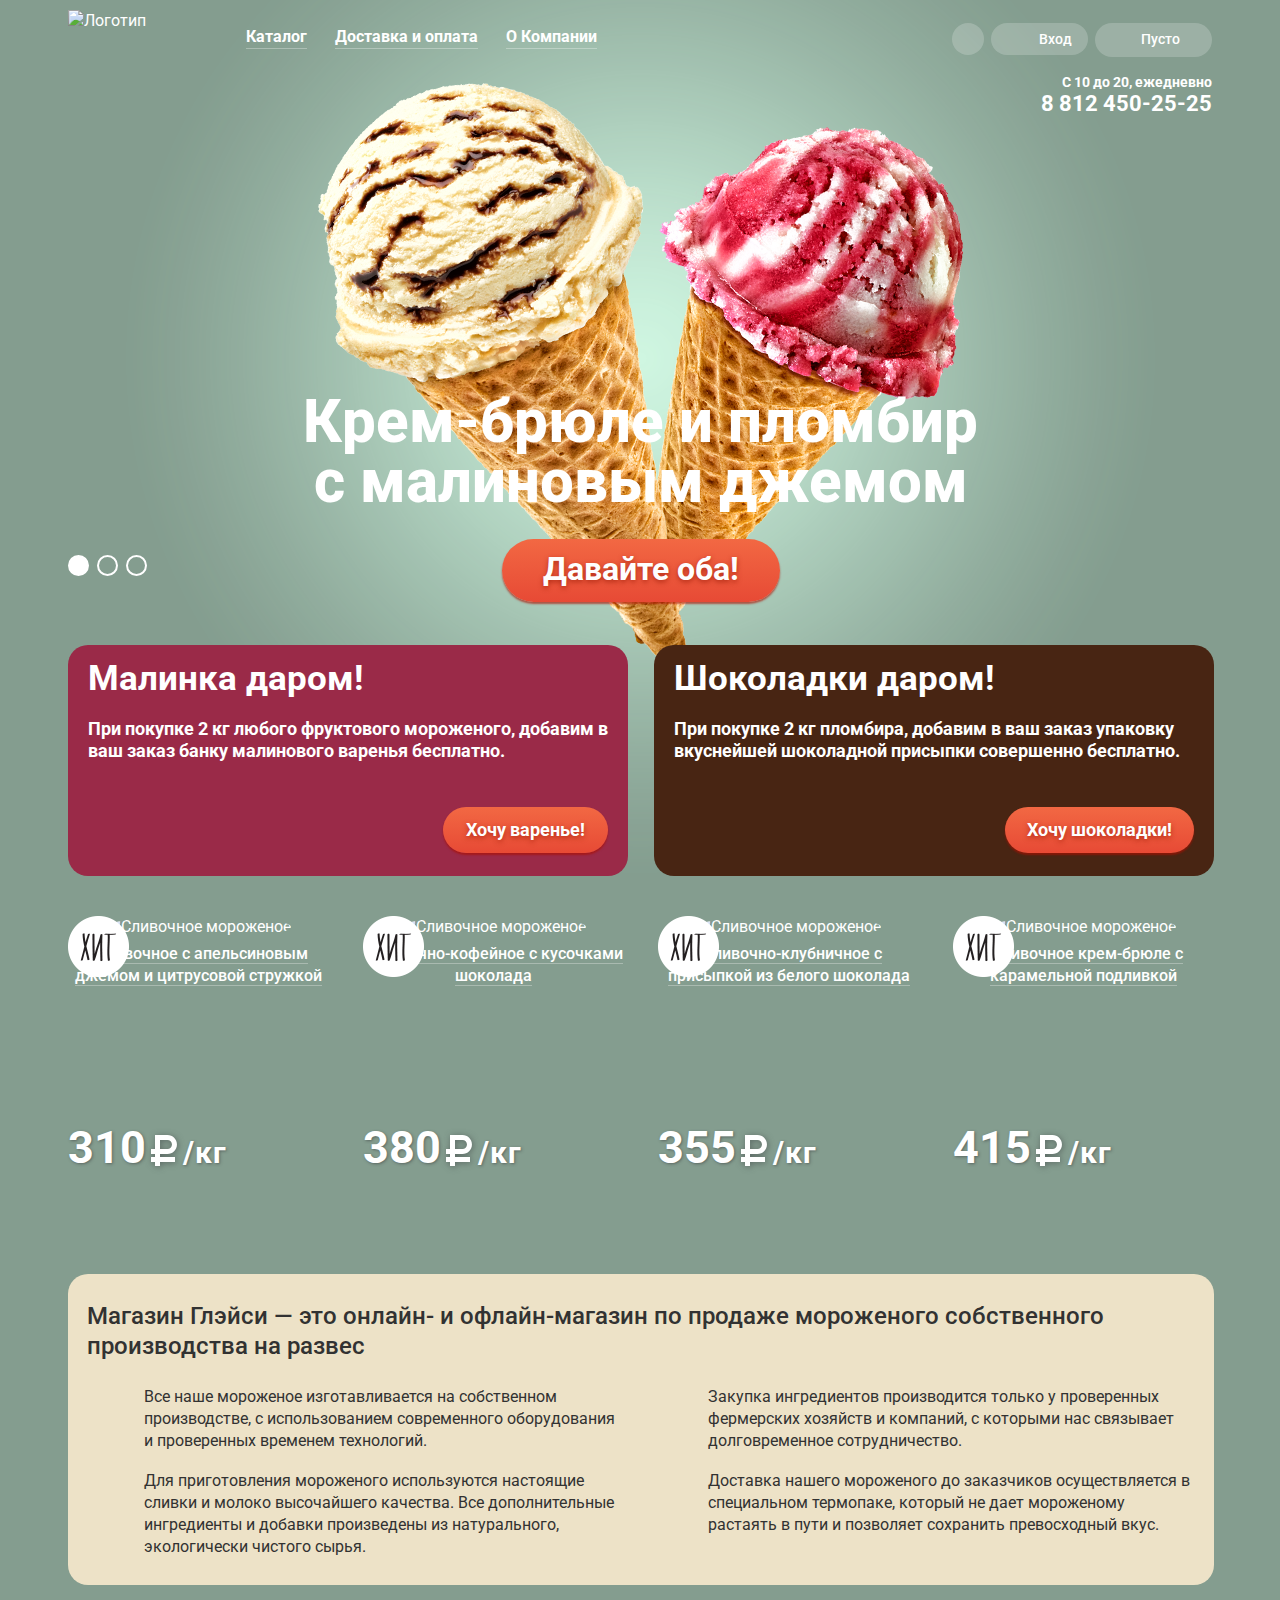
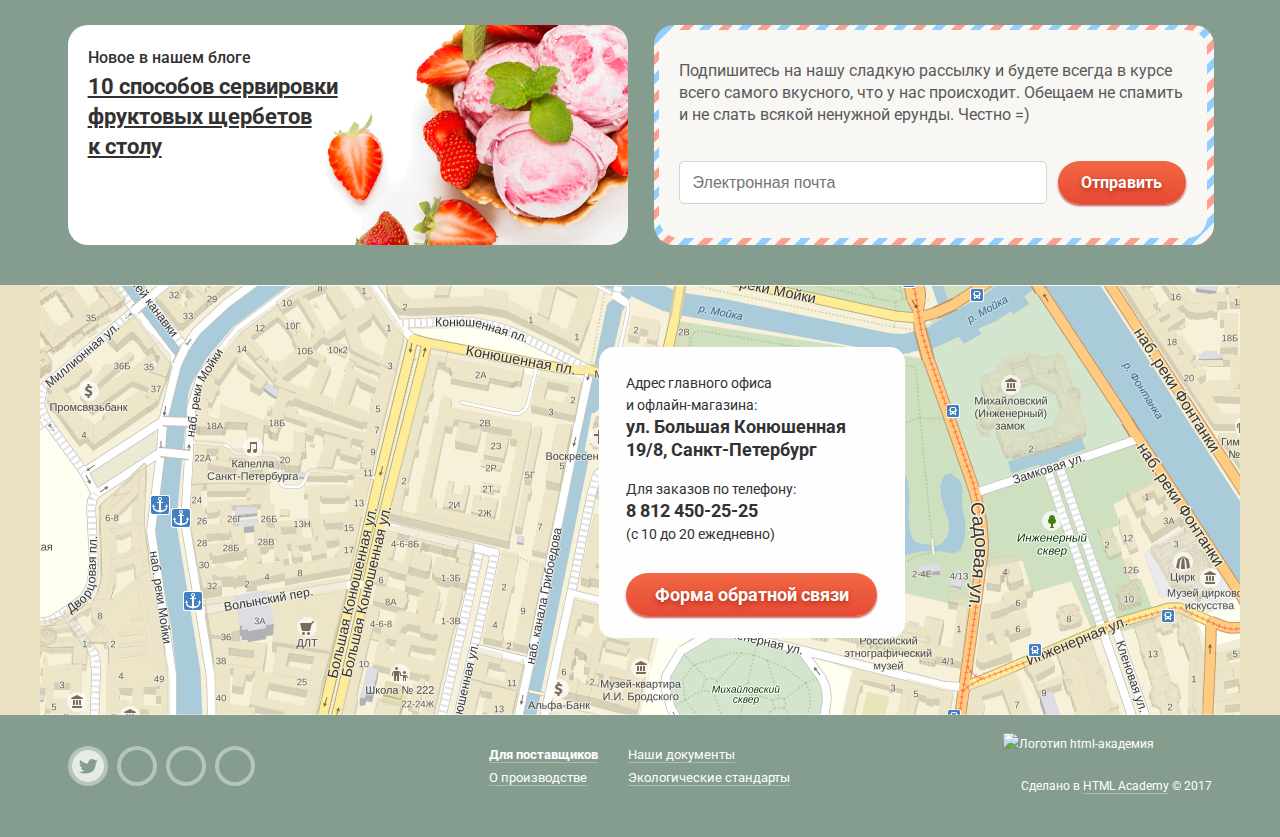
==== commit 9f2e2f2d: "Завершаем вёрстку личного проекта 9.12" ====
--- a/index.html
+++ b/index.html
@@ -18,70 +18,71 @@
     <header class="main-header">     
       <nav class="main-navigation">
         <div class="container-header">
-         <a class="main-header-logo" href="#">
-    	    <img src="img/logo.svg" width="154" height="64" alt="Логотип">
-    	  </a>
-    	  <div class="site-navigation">
-          <ul class="site-navigation-catalog">
-            <li><a href="catalog.html">Каталог</a>
-              <ul class="form-menu-catalog">
-                <li><a href="#">Новинки</a></li>
-                <li><a href="catalog.html">Сливочноe</a></li>
-                <li><a href="#">Щербеты</a></li>
-                <li><a href="#">Фруктовый лед</a></li>
-                <li><a href="#">Мелорин</a></li>
-              </ul>
-            </li>
-            <li><a href="#">Доставка и оплата</a></li>
-            <li><a href="#">О Компании</a></li>
-          </ul>       
-        </div>
-        <div class="header-info">
-    	    <div class="user-navigation">
-            <div class="search"><a class="btn  button-user button-search"><p class="visually-hidden">Поиск</p></a> 
-             <div class="search-form"> 
-             <form action="https://echo.htmlacademy.ru" method="post">
-                <p class="user-item">
-                  <input type="search" name="search" id="search" placeholder="Что ищем?">
-                  <label for="search" class="visually-hidden">Что ищем?</label> 
-                </p>
-              </form>
-            </div>
-             
+          <div class="container-header-inner">
+           <a class="main-header-logo" href="#">
+    	     <img src="img/logo.svg" width="154" height="64" alt="Логотип">
+    	     </a>
+    	    <div class="site-navigation">
+             <ul class="site-navigation-catalog">
+               <li><a href="catalog.html">Каталог</a>
+                 <ul class="form-menu-catalog">
+                   <li><a href="#">Новинки</a></li>
+                   <li><a href="catalog.html">Сливочноe</a></li>
+                   <li><a href="#">Щербеты</a></li>
+                   <li><a href="#">Фруктовый лед</a></li>
+                   <li><a href="#">Мелорин</a></li>
+                 </ul>
+               </li>
+               <li><a href="#">Доставка и оплата</a></li>
+               <li><a href="#">О Компании</a></li>
+             </ul>       
+           </div>
+          <div class="header-info">
+    	      <div class="user-navigation">
+              <div class="search"><a class="btn  button-user button-search"><p class="visually-hidden">Поиск</p></a> 
+               <div class="search-form"> 
+               <form action="https://echo.htmlacademy.ru" method="post">
+                  <p class="user-item">
+                    <input type="search" name="search" id="search" placeholder="Что ищем?">
+                    <label for="search" class="visually-hidden">Что ищем?</label> 
+                  </p>
+                </form>
+              </div>  
             </div>             
-    	  	  <div class="login-link"><button class="btn button-user button-login">Вход</button>
-                   <form class="autorization-form">
-                    <p class="user-item">                  
-                      <input type="email" name="login" placeholder="Электронная почта" id="login">
-                      <label for="login" class="visually-hidden">Электронная почта</label>
-                      </p>
-                    <p class="user-item">
-                      <input type="password" name="password" placeholder="Пароль" id="password-header">
-                      <label for="password-header" class="visually-hidden" id="password">Пароль</label>
-                    </p>  
-                    <div class="autorization-form-info"> 
-                    <button class="btn main-button" type="submit" name="autorization-submit">Войти</button>
-                    <div class="form-autorization-link">
-                      <a href="#">Забыли пароль?</a>
-                      <a href="#">Новая регистрация</a>
-                    </div>     
-                    </div>                     
-                </form>
-              </div>             
-            <div class="card-link"><button class="btn button-user btn-card">Пусто</button></div>
-    	    </div> 
+    	  	<div class="login-link"><a class="btn button-user button-login">Вход</a>
+            <form class="autorization-form">
+              <p class="user-item">                  
+                <input type="email" name="login" placeholder="Электронная почта" id="login">
+                <label for="login" class="visually-hidden">Электронная почта</label>
+              </p>
+              <p class="user-item">
+                <input type="password" name="password" placeholder="Пароль" id="password-header">
+                <label for="password-header" class="visually-hidden" id="password">Пароль</label>
+              </p>  
+              <div class="autorization-form-info"> 
+              <button class="btn main-button" type="submit" name="autorization-submit">Войти</button>
+              <div class="form-autorization-link">
+                <a href="#">Забыли пароль?</a>
+                <a href="#">Новая регистрация</a>
+              </div>     
+              </div>                     
+            </form>
+          </div>             
+          <div class="card-link"><a class="btn button-user btn-card">Пусто</a></div>
         </div>	    	      	  	
     	  <p class="header-contacts">С 10 до 20, ежедневно <br>
     	    <a href="tel:+88124502525" class="header-contacts-number">8 812 450-25-25</a>    	  	
     	  </p>
+          </div>
+        </div>
         </div>
       </nav>   	
     </header>
     <!--end header-->
 
     <main class="container">
-
-      <section class="slider">
+      <div class="container-inner">
+        <section class="slider">
          <div class="slider-controls">
             <label for="product-1">Первый</label>
             <label for="product-2">Второй</label>
@@ -103,17 +104,17 @@
           </ul>               	
       </section>
 
-      <section class="banner">
+       <section class="banner">
         <div class="banner-item raspberries-banner">
           <h2>Малинка даром!</h2>
           <p>При покупке 2 кг любого фруктового мороженого, добавим в ваш заказ банку малинового варенья бесплатно.</p>
-          <div class="button-wrap"><a class="btn main-button btn-banner">Хочу варенье!</a></div>
+          <div class="button-wrap"><a class="btn main-button btn-banner-1">Хочу варенье!</a></div>
         </div>
 
         <div class="banner-item chocolate-banner">
           <h2>Шоколадки даром!</h2>
-          <p>При покупке 2 кг пломбира, добавим в ваш заказ упаковку вкуснейшей шоколадной присыпки совершенно бесплатно. </p>
-          <div class="button-wrap"><a class="btn main-button btn-banner">Хочу шоколадки!</a></div>
+          <p>При покупке 2 кг пломбира, добавим в ваш заказ упаковку вкуснейшей шоколадной присыпки совершенно бесплатно.</p>
+          <div class="button-wrap"><a class="btn main-button btn-banner-2">Хочу шоколадки!</a></div>
         </div>      	
       </section>  
 
@@ -189,8 +190,7 @@
         </div>
         <div class="about-block about-block-3">
           <p class="about-company-feature">Для приготовления мороженого используются настоящие сливки и молоко высочайшего качества. Все дополнительные ингредиенты и добавки произведены из натурального, экологически чистого сырья.</p>
-        </div>
-        
+        </div>       
         <div class="about-block about-block-4">
           <p class="about-company-feature">Доставка нашего мороженого до заказчиков осуществляется в специальном термопаке, который не дает мороженому растаять в пути и позволяет сохранить превосходный вкус.</p>
         </div>        	
@@ -211,6 +211,7 @@
           </div>
         </section>
       </div>
+    </div>
     </main>  
 
     <section class="map">
@@ -232,26 +233,28 @@
         </div>       
         <a href="form.html" class="btn main-button btn-form-contacts">Форма обратной связи</a>
         </div>
-      </section>
+    </section>
     <footer class="main-footer">
-          <ul class="footer-social">
-            <li><a class="social-button twitter" href="#"><p class="visually-hidden">Твиттер</p></a></li>
-            <li><a class="social-button instagramm" href="#"><p class="visually-hidden">Инстаграмм</p></a></li>
-            <li><a class="social-button facebook" href="#"><p class="visually-hidden">Фейсбук</p></a></li>
-            <li><a class="social-button vkontakte" href="#"><p class="visually-hidden">Вконтакте</p></a></li>
-          </ul>       
-
-          <ul class="footer-menu">
-        	  <li><a href="#">Для поставщиков</a></li>
-        	  <li><a href="#">О производстве</a></li>
-        	  <li><a href="#">Наши документы</a></li>
-        	  <li><a href="#">Экологические стандарты</a></li>
-          </ul>      	
-
-          <div class="footer-copyright">
-            <a href="https://htmlacademy.ru/intensive/htmlcss"><img src="img/logo-htmlacademy-small.svg" width="368" height="153" alt="Логотип html-академия"></a>
-            <p class="footer-copyright-text">Сделано в <a href="https://htmlacademy.ru/intensive/htmlcss">HTML Academy</a> © 2017</p>       	
-          </div>   
+      <div class="main-footer-inner">
+        <ul class="footer-social">
+          <li><a class="social-button twitter" href="#"><p class="visually-hidden">Твиттер</p></a></li>
+          <li><a class="social-button instagramm" href="#"><p class="visually-hidden">Инстаграмм</p></a></li>
+          <li><a class="social-button facebook" href="#"><p class="visually-hidden">Фейсбук</p></a></li>
+          <li><a class="social-button vkontakte" href="#"><p class="visually-hidden">Вконтакте</p></a></li>
+        </ul>       
+
+        <ul class="footer-menu">
+        	 <li><a href="#">Для поставщиков</a></li>
+        	 <li><a href="#">О производстве</a></li>
+        	 <li><a href="#">Наши документы</a></li>
+        	 <li><a href="#">Экологические стандарты</a></li>
+        </ul>      	
+
+        <div class="footer-copyright">
+          <a href="https://htmlacademy.ru/intensive/htmlcss"><img src="img/logo-htmlacademy-small.svg" width="368" height="153" alt="Логотип html-академия"></a>
+          <p class="footer-copyright-text">Сделано в <a href="https://htmlacademy.ru/intensive/htmlcss">HTML Academy</a> © 2017</p>       	
+        </div> 
+      </div>  
     </footer>
 
     <section class="modal modal-feedback">           
--- a/css/style.css
+++ b/css/style.css
@@ -81,6 +81,7 @@
   box-shadow: 0px 2px 2px 0px rgba(172, 16, 0, 0.64);
   border-radius: 50px;
   display: inline-block;
+  text-shadow: 0 2px 5px rgba(160, 32, 11, 0.76);
  }
 
 .main-button:hover,
@@ -111,16 +112,26 @@
 
 /*Header*/
 .container-header {
-  width: 1200px;
-  padding: 14px 2.3% 0px 2.3%;
+  max-width: 1200px;
   margin: 0 auto;
-  padding-top: 14px;
-  display: flex;
-  box-sizing: border-box;
+  padding-top: 10px;
+  display: flex;
+  height: 100px;
+  flex-direction: column;
   flex-wrap: wrap;
-  height: 100px;
-}
-
+  box-sizing: border-box;
+}
+
+.container-header-inner {
+  padding: 0 2.3%;
+  display: flex;
+  flex-wrap: wrap;
+}
+
+.main-header-inner {
+  margin-bottom: 15px;
+  min-height: 112px;
+}
 
 .site-navigation {
   max-width: 500px;
@@ -157,7 +168,7 @@
 .site-navigation-catalog > li::after {
   content: "";
   position: absolute;
-  top: 32px;
+  top: 28px;
   left: 14px;
   right: 14px;
   bottom: 0;
@@ -169,9 +180,8 @@
   display: none;
 }
 
-
 .site-navigation-catalog a {
-  padding: 0px 10px;
+  padding: 0px 14px;
   display: block;
   line-height: 33px;
 }
@@ -185,7 +195,6 @@
   vertical-align: middle;
 }
 
-
 .site-navigation-catalog a:active {
   background-color: rgba(248, 247, 244, 0.988);
   box-shadow: inset 0 2px 1px #696969;
@@ -237,7 +246,6 @@
   display: block;
 }
 
-
 .form-menu-catalog li:first-child {
   font-weight: 700;
 }
@@ -274,7 +282,6 @@
   border-radius: 0px;
 }
 
-
 .button-user {
   color: #ffffff;
   font-weight: 500;
@@ -286,7 +293,7 @@
   color: #323232;
 }
 
-.header-info {;
+.header-info {
   margin-left: auto;
 }
 
@@ -297,8 +304,8 @@
   display: flex;
   justify-content: flex-end;
   padding-top: 13px;
-}
-
+  margin-bottom: -4px;
+}
 
 .button-user {
   background: rgba( 255, 255, 255, 0.2);
@@ -306,7 +313,7 @@
 }
 
 .search {
-  margin-right: 10px;
+  margin-right: 7px;
   display: flex;
   position: relative;
   padding-bottom: 20px;
@@ -317,7 +324,6 @@
   width: 32px;
   height: 32px;
   position: relative;
-
 }
 
 .button-search::before {
@@ -370,12 +376,12 @@
   display: flex;
   height: 32px;
   position: relative;
-  margin-right: 10px;
+  margin-right: 7px;
   padding-bottom: 20px;
  }
 
 .button-login {
-  padding: 5px 16px 7px 45px;
+  padding: 5px 16px 7px 48px;
   border-radius: 25px;
   position: relative;
 }
@@ -447,7 +453,6 @@
 
 .autorization-form-info {
   display: flex;
-
 }
 
 .form-autorization-link {
@@ -493,15 +498,20 @@
 }
 
 .btn-card {
-  padding: 5px 16px 7px 45px;
+  padding: 5px 16px 7px 30px;
   border-radius: 25px;
   position: relative;
+  min-width: 117px;
+  box-sizing: border-box;
+}
+
+.main-header-inner .btn-card {
+  padding-left: 42px;
 }
 
 .card-link {
   position: relative;
 }
-
 
 .card-link:hover .modal-cart {
   display: block;
@@ -529,7 +539,6 @@
   min-height: 111px;
   flex-wrap: wrap;
 }
-
 
 .cross-btn {
   position: relative;
@@ -640,7 +649,6 @@
   top: 7px;
   left: 16px;
   background-image: url("../img/card-active.png");
-
 } 
 
 .btn-card:hover::before,
@@ -668,11 +676,9 @@
   text-decoration: none;
 }
 
-
-.main-header-inner {
-  margin-bottom: 24px;
-}
-
+.main-header-inner .header-contacts {
+  margin-top: -5px;
+}
 
 .main-navigation {
   min-height: 112px;
@@ -682,7 +688,7 @@
 .main-header-logo {
   width: 154px;
   height: 64px;
-  margin-right: 16px;
+  margin-right: 10px;
 }
 
 
@@ -690,10 +696,10 @@
 
 .slider {
   position: relative;
-  padding-top: 290px;  
+  padding-top: 280px;  
   text-align: center;
   color: #ffffff;
-  margin-bottom: 40px;
+  margin-bottom: 43px;
 }
 
 .slider-list {
@@ -739,7 +745,6 @@
   height: 17px;
   background-color: rgba(248,247,247,0.4);
 }
-
 
 .btn-slider {
   font-size: 32px;
@@ -752,6 +757,7 @@
   line-height: 60px;
   text-align: center;
   vertical-align: top;
+  font-weight: 700;
   text-shadow: 0 2px 5px rgba(160, 32, 11, 0.76);
   box-shadow: 0 2px 2px rgba(172, 16, 0, 0.64);
 }
@@ -784,7 +790,6 @@
 }
 
 
-
 /*Banner*/
 
 .banner {
@@ -792,6 +797,7 @@
   min-height: 230px;
   margin-bottom: 40px;
   justify-content: space-between;
+  align-items: flex-start;
 }
 
 .banner-item {
@@ -820,7 +826,6 @@
   padding: 0;
 }
 
-
 .raspberries-banner {
   background: #9a2a48 url("../img/raspberries-bg.jpg");
   margin-right: 2.2%;
@@ -833,18 +838,26 @@
 .button-wrap {
   display: flex;
   justify-content: flex-end;
-
-}
-
-.btn-banner {
-  width: 165px;
+}
+
+.btn-banner-1,
+.btn-banner-2 {
+  min-width: 165px;
   height: 46px;
   cursor:pointer;
   text-decoration: none;
   line-height: 46px;
-  margin-top: 13px;
+  margin-top: 45px;
   margin-bottom: 23px;
-}
+  font-weight: 700;
+  box-sizing: border-box;
+  font-size: 18px;
+}
+
+.btn-banner-2 {
+  width: 189px;
+}
+
 
 
 /*popular-item*/
@@ -852,12 +865,12 @@
 .inner-title {
   padding: 0;
   margin: 0;
+  font-size: 35px;
 }
 
 .popular-item {
   display: flex;
   justify-content: space-between;
-
 }
 
 .item-list {
@@ -867,16 +880,13 @@
 }
 
 .item-list-inner {
-  padding: 0;
-  margin: 0;
-  list-style: none;
   display: flex;
   text-align: center;
   flex-wrap: wrap;
   font-size: 16px;
   justify-content: space-between;
-}
-
+  margin-bottom: 50px;
+}
 
 .item-list div:nth-child(4n) {
   margin-right: 0;
@@ -885,8 +895,6 @@
 .item-list-inner div:nth-child(4n) {
   margin-right: 0;
 }
-
-
 
 .popular-item-description {
   width: 22.75%;
@@ -897,7 +905,6 @@
   vertical-align: top;
   min-height: 323px;
   position: relative;
-
 }
 
 .item-list .popular-item-description::after{
@@ -911,13 +918,10 @@
   z-index: 11;
 }
 
-
 .item-hover {
   position: relative;
   z-index: 11;
 }
-
-
 
 .popular-item-link, 
 .catalog-item-link {
@@ -933,7 +937,6 @@
   background-repeat: repeat-x;
 }
 
-
 .item-list p {
   font-size: 45px;
   font-weight: 700;
@@ -953,15 +956,14 @@
 }
 
 .item-list img {
-  margin-bottom: 10px;
+  margin-bottom: 5px;
   border-radius: 50%;
 }
 
 .item-list-inner img {
-  margin-bottom: 10px;
+  margin-bottom: 5px;
   border-radius: 50%;
 }
-
 
 .price-item {
   text-decoration: none;
@@ -1014,7 +1016,6 @@
 .popular-item-description:hover {
   z-index: 100;
 }
-
 
 .popular-item-description:hover .button-item-hover, .popular-item-description:hover::before {
   display: block;
@@ -1042,8 +1043,7 @@
 
 
 .about-company {
-  min-height: 266px;
-  padding: 20px 19px;
+  padding: 27px 19px;
   margin-bottom: 40px;
   color: #323232;
   background: #ede2c7 url(../img/icecream-bg.jpg);
@@ -1053,9 +1053,9 @@
 }
 
 .about-block {
-  width: 50%;
-  position: relative;
-  padding-top: 6px;
+  width: 540px;
+  position: relative;
+  padding-top: 18px;
   padding-left: 57px;
   box-sizing: border-box;
 }
@@ -1064,7 +1064,8 @@
   font-size: 24px;
   font-weight: 500;
   line-height: 30px;
-  margin-bottom: 14px;
+  margin-bottom: 7px;
+  display: inline-block;
 }
 
 .about-block p {
@@ -1073,7 +1074,6 @@
   margin: 0;
   position: relative;
   box-sizing: border-box;
-  margin-right: 2.2%;
 }
 
 
@@ -1107,7 +1107,7 @@
   height: 49px;
   background-image: url("../img/leaf-about.png");
   left: 0px;
-  top: 0px;
+  top: 4px;
 }
 
 .about-block-4::before {
@@ -1118,9 +1118,14 @@
   height: 49px;
   background-image: url("../img/thermometr-about.png");
   left: 0px;
-  top: 0px;
-}
-
+  top: 4px;
+}
+
+.about-block-1, 
+.about-block-3 {
+  margin-right: 2.2%;
+  box-sizing: border-box;
+}
 
 
 /*Blog*/
@@ -1146,6 +1151,8 @@
 .blog-new-category {
   font-weight: 500;
   margin: 0;
+  display: inline-block;
+  margin-bottom: 3px;
 
 }
 
@@ -1162,43 +1169,42 @@
 
 .dispatch {
   width: 560px;
+  min-height: 220px;
   background: #f8f7f4 url(../img/mail-bg.png) no-repeat;
   background-size: cover;
   box-sizing: border-box;
   padding: 5px;
-  min-height: auto;
   border-radius: 20px;
 }
 
 .dispatch-inner {
   background-color: #f8f7f4;
   width: 548px;
-  min-height: 142px;
+  min-height: 208px;
   z-index: 1;
   padding: 30px 20px;
   box-sizing: border-box;
   border-radius: 20px;
 }
 
-.dispatch p{
+.dispatch p {
   color: #5a5a5a;
   font-weight: 400;
   margin: 0;
-  margin-bottom: 40px;
+  margin-bottom: 35px;
 }
 
 .dispatch-submit {
   display: flex;
   box-sizing: content-box;
 }
-
 
 .dispatch input {
   font-size: 16px;
   color: #999999;
   width: 368px;
   height: auto;
-  padding: 10px 207px 10px 10px;
+  padding: 10px 207px 10px 13px;
   box-sizing: border-box;
   margin-right: 11px;
   color: #323232;
@@ -1208,21 +1214,19 @@
   border-radius: 5px;
 }
 
-
 .dispatch input:hover,
 .dispatch input:focus {
   border: 2px solid rgba(154, 154, 154, 0.5);
 }
 
-
 .button-submit {
   width: 128px;
   height: 43px;
   box-sizing: border-box;
-  margin-right: auto;
-  justify-content: center;
-  cursor:pointer;
-
+  cursor: pointer;
+  font-weight: 700;
+  text-align: center;
+  text-shadow: 0 2px 5px rgba(160, 32, 11, 0.76);
 }
 
 /*Contacts*/
@@ -1232,20 +1236,20 @@
   background-color: #fefefe;
   width: 252px;
   height: 241px;
-  padding: 32px 25px;
-  position: absolute;
+  padding: 25px 27px;
+  position: absolute;
+  border-radius: 15px;
   top: 62px;
-  right: 400px;
+  right: 375px;
 }
 
 .contacts-first {
-  margin-bottom: 27px;
+  margin-bottom: 16px;
 }
 
 .contacts-second {
-  margin-bottom: 30px;
-}
-
+  margin-bottom: 28px;
+}
 
 .contacts p {
   font-size: 14px;
@@ -1264,8 +1268,9 @@
   cursor: pointer;
   line-height: 43px;
   text-decoration: none;
-}
-
+  font-weight: 700;
+  font-size: 18px;
+}
 
 
 /*Footer*/
@@ -1273,14 +1278,24 @@
 
 .main-footer {
   min-height: 104px;
-  width: 1200px;
+  max-width: 1200px;
+  margin: 0 auto;
+  margin-top: 18px;
+  box-sizing: border-box;
+  height: auto;
+}
+
+.main-footer-inner {
   padding: 0 2.3%;
-  margin: 0 auto;
-  margin-top: 20px;
-  display: flex;
-  box-sizing: border-box;
-  height: auto;
-
+  display: flex;
+  box-sizing: border-box;
+  position: relative;
+}
+
+.wrapper-inner .main-footer {
+  margin-top: 34px;
+  padding-top: 19px;
+  border-top: 1px solid rgba(255,255,255,0.3);
 }
 
 .footer-social {
@@ -1288,7 +1303,7 @@
   margin: 0;
   padding: 0;
   margin-right: 26px;
-  padding-top: 10px;
+  padding-top: 14px;
   display: flex;
   list-style: none;
   flex-wrap: wrap;
@@ -1304,7 +1319,6 @@
   position: relative;
   opacity: 0.8;
 }
-
 
 .twitter::before {
   content: "";
@@ -1384,7 +1398,6 @@
   box-shadow: inset 0px 2px 2px 0px #888888;
 }
 
-
 .footer-menu {
   margin: 0;
   list-style: none;
@@ -1407,7 +1420,7 @@
 }
 
 .footer-menu li {
-  padding-right: 24px;
+  padding-right: 30px;
   position: relative;
 }
 
@@ -1415,14 +1428,13 @@
 .footer-menu li:first-of-type a {
   font-weight: 700;
   position: relative;
-  display: block;
 }
 
 .footer-menu li:first-of-type a::before {
   content: "";
   width: 15px;
   height: 13px;
-  top: 4px;
+  top: 2px;
   left: -21px;
   position: absolute;
   background-image: url(../img/heart.png);
@@ -1434,7 +1446,6 @@
   display: block;
 }
 
-
 .footer-copyright {
   width: 268px;
   margin: 0;
@@ -1447,6 +1458,8 @@
 
  .footer-copyright a {
   align-self: center;
+  height: 39px;
+  margin-bottom: 3px;
 }
 
 .footer-copyright img {
@@ -1463,12 +1476,9 @@
   border-bottom: 1px solid rgba(255,255,255,0.3);
 }
 
-
 .footer-social a {
   text-decoration: none;
 }
-
-
 
 
 /*Modal*/
@@ -1476,7 +1486,6 @@
 .modal {
   background-color: #f8f7f4;
   display: none;
-
 }
 
 .modal h2 {
@@ -1486,7 +1495,6 @@
   margin: 0;
   margin: 0;
   margin-bottom: 25px;
-
 }
 
 .modal-feedback {
@@ -1615,7 +1623,6 @@
 
 
 
-
 /*------------------*/
 
 /*Catalog*/
@@ -1663,8 +1670,8 @@
 
 
 .filters {
-  width: 861px;
-  margin-top: 30px;
+  width: 874px;
+  margin-top: 32px;
   margin-bottom: 40px;
   box-sizing: border-box;
 }
@@ -1672,21 +1679,23 @@
 .filters-form {
   display: flex;
   flex-wrap: wrap;
-  justify-content: space-between;
 }
 
 .filters p {
   margin: 0;
-}
-
+  font-size: 14px;
+  font-weight: 700;
+  margin-left: 16px;
+  margin-bottom: 5px;
+}
 
 .filters h5 {
   font-size: 14px;
-  font-weight: 500;
+  font-weight: 700;
   font: inherit;
   display: block;
   margin: 0;
-  margin-bottom: 7px;
+  margin-bottom: 5px;
   margin-left: 16px;
 }
 
@@ -1696,7 +1705,6 @@
   font-weight: 500;
 }
 
-
 .search-wrap {
   background-color: rgba(255, 255, 255, 0.2);
   height: 36px;
@@ -1705,11 +1713,11 @@
   padding: 7px 18px;
 } 
 
-
 .sort-list {
   width: 193px;
   display: flex;
   position: relative;
+  margin-right: 15px;
 }
 
 .sort-list option {
@@ -1743,7 +1751,7 @@
   height: 100%;
   pointer-events: none;
   box-sizing: border-box;
-  right: 14px;
+  right: 10px;
   pointer-events: none;
 }
 
@@ -1759,12 +1767,13 @@
   border: none;
 }
 
-
 .filters-wrap:not(:nth-child(4)) {
   margin-bottom: 10px;
 }
 
-
+.fat-list {
+  padding-right: 8px;
+}
 
 .fat-list label {
   cursor: pointer;
@@ -1816,14 +1825,16 @@
 }
 
 .filler-list {
+  margin-right: 15px;
   width: 702px;
-}
-
-.filler-list label {
+  box-sizing: border-box;
+}
+
+.filler-list input[type=checkbox] + label {
   cursor: pointer;
   position: relative;
   padding-left: 30px;
-  margin-right: 15px;
+  margin-right: 16px;
 }
 
 .filler-list input[type=checkbox] {
@@ -1870,12 +1881,11 @@
 }
 
 
-
 /*Сортировка по цене*/
 
 .range-wrap p {
   display: block;
-  margin-bottom: 7px;
+  margin-bottom: 5px;
   margin-left: 16px;
 }
 
@@ -1885,8 +1895,8 @@
   align-items: center;
   justify-content: center;
   position: relative;
-}
-
+  margin-right: 15px;
+}
 
 .skroll_field {
   width: 176px;
@@ -1977,7 +1987,6 @@
   padding: 0;
 }
 
-
 .pagination-number {
   width: 25px;
   height: 25px;
@@ -2022,7 +2031,6 @@
   background-position: 0 0;
   cursor: pointer;
 }
-
 
 .pagination .active a {
   color: #323232;
@@ -2050,19 +2058,21 @@
   color: #ffffff;
 }
 
-
 /*Сеточные блоки*/
 
 
 .container {
-  width: 1200px;
-  padding: 0 2.3%;
+  max-width: 1200px;
   margin: 0 auto;
   height: 100%;
   display: flex;
   flex-direction: column;
   flex-wrap: wrap;
   box-sizing: border-box;
+}
+
+.container-inner {
+  padding: 0 2.3%;
 }
 
 .wrapper::before,
@@ -2107,7 +2117,6 @@
   background-color: #849d8f;
 }
 
-
 .map {
   width: 100%;
   height: 430px;
@@ -2131,5 +2140,4 @@
   top: 20%;
   left: 50%;
   right: 43%;
-
-}
+}
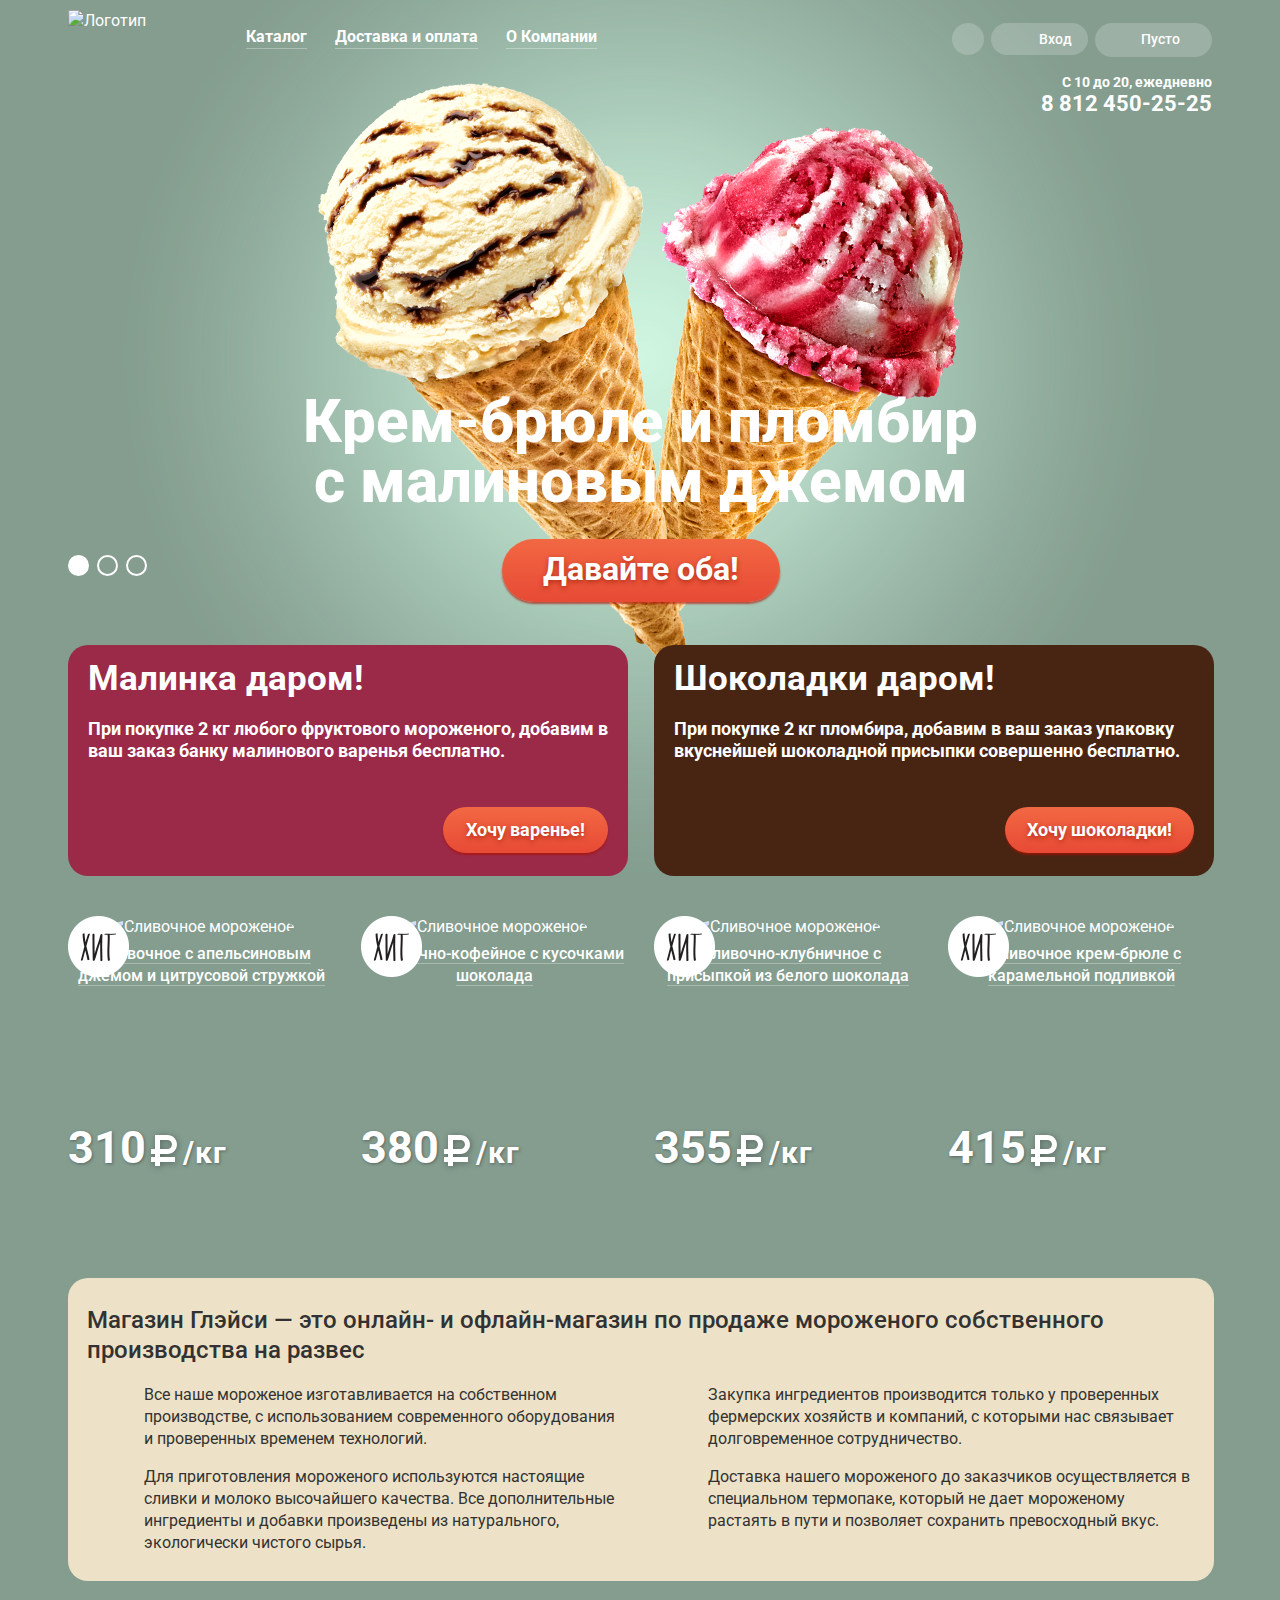
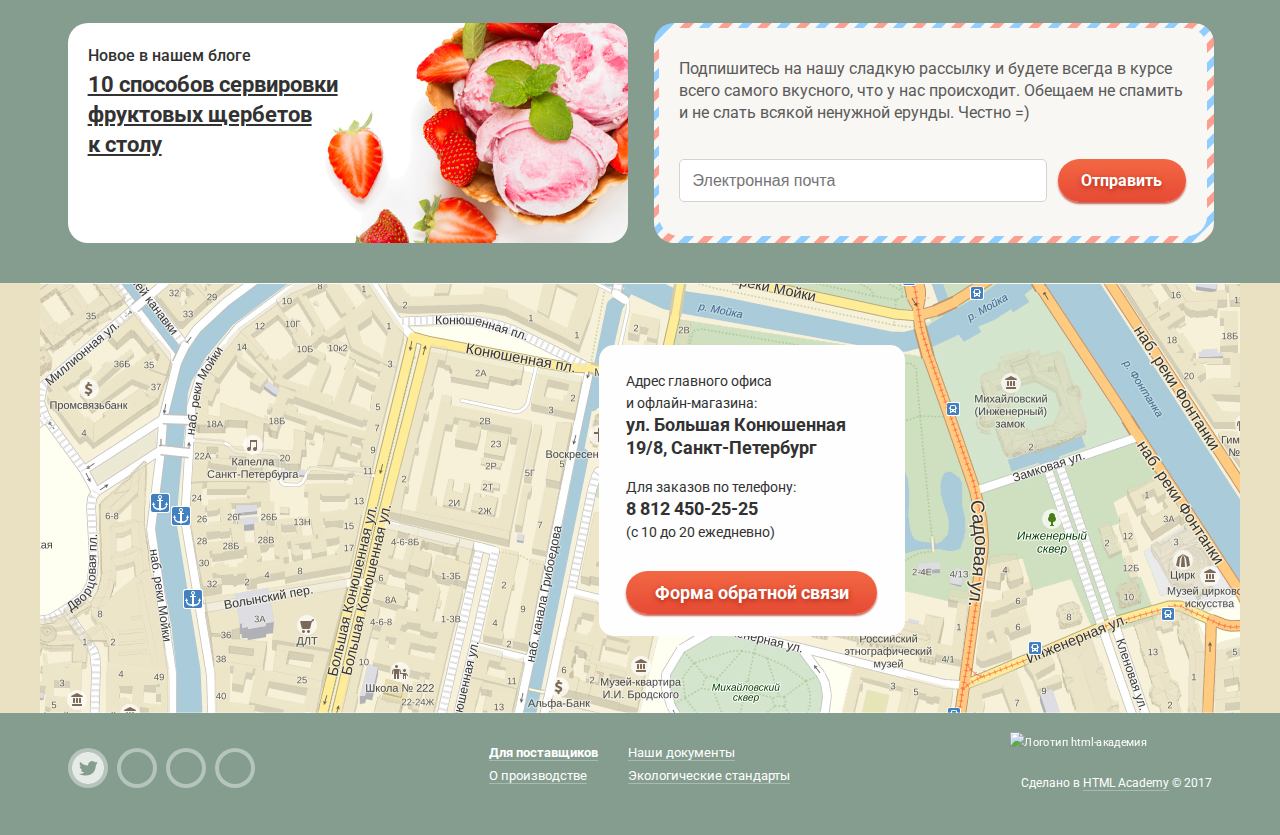
==== commit 856dfc45: "Завершаем вёрстку личного проекта 10.12 20:33" ====
--- a/index.html
+++ b/index.html
@@ -1,286 +1,309 @@
-
 <!DOCTYPE html>
 <html lang="ru">
   <head>
     <meta charset="utf-8">
-    <title>HTML Academy: Глейси</title> 
+    <title>HTML Academy: Глейси</title>
     <link href="https://fonts.googleapis.com/css?family=Roboto:400,500,700&amp;subset=cyrillic" rel="stylesheet">
     <link rel="stylesheet" type="text/css" href="css/normalize.css">
-    <link rel="stylesheet" type="text/css" href="css/style.css"> 
+    <link rel="stylesheet" type="text/css" href="css/style.min.css">
   </head>
-
   <body>
     <input class="visually-hidden" type="radio" id="product-1" name="toggle" checked>
     <input class="visually-hidden" type="radio" id="product-2" name="toggle">
     <input class="visually-hidden" type="radio" id="product-3" name="toggle">
-   <div class="wrapper">
-   <!--header-->
-    <header class="main-header">     
-      <nav class="main-navigation">
-        <div class="container-header">
-          <div class="container-header-inner">
-           <a class="main-header-logo" href="#">
-    	     <img src="img/logo.svg" width="154" height="64" alt="Логотип">
-    	     </a>
-    	    <div class="site-navigation">
-             <ul class="site-navigation-catalog">
-               <li><a href="catalog.html">Каталог</a>
-                 <ul class="form-menu-catalog">
-                   <li><a href="#">Новинки</a></li>
-                   <li><a href="catalog.html">Сливочноe</a></li>
-                   <li><a href="#">Щербеты</a></li>
-                   <li><a href="#">Фруктовый лед</a></li>
-                   <li><a href="#">Мелорин</a></li>
-                 </ul>
-               </li>
-               <li><a href="#">Доставка и оплата</a></li>
-               <li><a href="#">О Компании</a></li>
-             </ul>       
-           </div>
-          <div class="header-info">
-    	      <div class="user-navigation">
-              <div class="search"><a class="btn  button-user button-search"><p class="visually-hidden">Поиск</p></a> 
-               <div class="search-form"> 
-               <form action="https://echo.htmlacademy.ru" method="post">
-                  <p class="user-item">
-                    <input type="search" name="search" id="search" placeholder="Что ищем?">
-                    <label for="search" class="visually-hidden">Что ищем?</label> 
-                  </p>
+    <div class="wrapper">
+      <!--header-->
+      <header class="main-header">
+        <nav class="main-navigation">
+          <div class="container-header">
+            <div class="container-header-inner">
+              <a class="main-header-logo" href="#">
+              <img src="img/logo.svg" width="154" height="64" alt="Логотип">
+              </a>
+              <div class="site-navigation">
+                <ul class="site-navigation-catalog">
+                  <li>
+                    <a href="catalog.html">Каталог</a>
+                    <ul class="form-menu-catalog">
+                      <li><a href="#">Новинки</a></li>
+                      <li><a href="catalog.html">Сливочноe</a></li>
+                      <li><a href="#">Щербеты</a></li>
+                      <li><a href="#">Фруктовый лед</a></li>
+                      <li><a href="#">Мелорин</a></li>
+                    </ul>
+                  </li>
+                  <li><a href="#">Доставка и оплата</a></li>
+                  <li><a href="#">О Компании</a></li>
+                </ul>
+              </div>
+              <div class="header-info">
+                <div class="user-navigation">
+                  <div class="search">
+                    <a class="btn  button-user button-search">
+                      <p class="visually-hidden">Поиск</p>
+                    </a>
+                    <div class="search-form">
+                      <form action="https://echo.htmlacademy.ru" method="post">
+                        <p class="user-item">
+                          <input type="search" name="search" id="search" placeholder="Что ищем?">
+                          <label for="search" class="visually-hidden">Что ищем?</label> 
+                        </p>
+                      </form>
+                    </div>
+                  </div>
+                  <div class="login-link">
+                    <a class="btn button-user button-login">Вход</a>
+                    <form class="autorization-form">
+                      <p class="user-item">                  
+                        <input type="email" name="login" placeholder="Электронная почта" id="login">
+                        <label for="login" class="visually-hidden">Электронная почта</label>
+                      </p>
+                      <p class="user-item">
+                        <input type="password" name="password" placeholder="Пароль" id="password-header">
+                        <label for="password-header" class="visually-hidden" id="password">Пароль</label>
+                      </p>
+                      <div class="autorization-form-info">
+                        <button class="btn main-button" type="submit" name="autorization-submit">Войти</button>
+                        <div class="form-autorization-link">
+                          <a href="#">Забыли пароль?</a>
+                          <a href="#">Новая регистрация</a>
+                        </div>
+                      </div>
+                    </form>
+                  </div>
+                  <div class="card-link"><a class="btn button-user btn-card">Пусто</a></div>
+                </div>
+                <p class="header-contacts">С 10 до 20, ежедневно <br>
+                  <a href="tel:+88124502525" class="header-contacts-number">8 812 450-25-25</a>         
+                </p>
+              </div>
+            </div>
+          </div>
+        </nav>
+      </header>
+      <!--end header-->
+      <main class="container">
+        <div class="container-inner">
+          <section class="slider">
+            <div class="slider-controls">
+              <label for="product-1">Первый</label>
+              <label for="product-2">Второй</label>
+              <label for="product-3">Третий</label>
+            </div>
+            <ul class="slider-list">
+              <li class="slider-item slide" id="slide1">
+                <h2>Крем-брюле и пломбир с малиновым джемом</h2>
+                <a class="btn main-button btn-slider">Давайте оба!</a>  
+              </li>
+              <li class="slider-item slide" id="slide2">
+                <h2> Шоколадный пломбир и лимонный сорбет</h2>
+                <a class="btn main-button btn-slider">Давайте оба!</a>  
+              </li>
+              <li class="slider-item slide" id="slide3">
+                <h2>Пломбир с помадкой и клубничный щербет</h2>
+                <a class="btn main-button btn-slider">Давайте оба!</a>  
+              </li>
+            </ul>
+          </section>
+          <section class="banner">
+            <div class="banner-item raspberries-banner">
+              <h2>Малинка даром!</h2>
+              <p>При покупке 2 кг любого фруктового мороженого, добавим в ваш заказ банку малинового варенья бесплатно.</p>
+              <div class="button-wrap"><a class="btn main-button btn-banner-1">Хочу варенье!</a></div>
+            </div>
+            <div class="banner-item chocolate-banner">
+              <h2>Шоколадки даром!</h2>
+              <p>При покупке 2 кг пломбира, добавим в ваш заказ упаковку вкуснейшей шоколадной присыпки совершенно бесплатно.</p>
+              <div class="button-wrap"><a class="btn main-button btn-banner-2">Хочу шоколадки!</a></div>
+            </div>
+          </section>
+          <section class="popular-item">
+            <h2 class="visually-hidden">Популярные товары</h2>
+            <div class="item-list">
+              <div class="popular-item-description hit-mark">
+                <div class="item-hover">
+                  <img src="img/item1.jpg" width="267" height="267" alt="Cливочное мороженое">
+                  <a class="btn main-button button-item-hover">Быстрый просмотр</a>  
+                  <div class="price-item">
+                    <p>
+                      310
+                      <svg class="price-ruble" version="1.1" xmlns="http://www.w3.org/2000/svg" xmlns:xlink="http://www.w3.org/1999/xlink" x="0px" y="0px"
+                        width="31px" height="36px" viewBox="0 0 31 36" enable-background="new 0 0 31 36" xml:space="preserve">
+                        <path fill="#FFFFFF" d="M11,21h7.451c5.247,0,9.5-4.253,9.5-9.5S23.698,2,18.451,2H11H7.379H6v14H2v5h4v3H2v5h4v4h5
+                          v-4h15v-5H11V21z M11,7h7.451V6.97c2.501,0,4.529,2.028,4.529,4.53s-2.028,4.53-4.529,4.53V16H11V7z"/>
+                      </svg>
+                      <span class="popular-item-weight">/кг</span>
+                    </p>
+                  </div>
+                  <a class="popular-item-link" href="#">Сливочное с апельсиновым джемом и цитрусовой стружкой</a>              
+                </div>
+              </div>
+              <div class="popular-item-description hit-mark">
+                <div class="item-hover">
+                  <img src="img/item2.jpg" width="267" height="267" alt="Cливочное мороженое">              
+                  <a class="popular-item-link" href="#">Сливочно-кофейное с кусочками шоколада</a>
+                  <div class="price-item">
+                    <p>
+                      380
+                      <svg class="price-ruble" version="1.1" xmlns="http://www.w3.org/2000/svg" xmlns:xlink="http://www.w3.org/1999/xlink" x="0px" y="0px"
+                        width="31px" height="36px" viewBox="0 0 31 36" enable-background="new 0 0 31 36" xml:space="preserve">
+                        <path fill="#FFFFFF" d="M11,21h7.451c5.247,0,9.5-4.253,9.5-9.5S23.698,2,18.451,2H11H7.379H6v14H2v5h4v3H2v5h4v4h5
+                          v-4h15v-5H11V21z M11,7h7.451V6.97c2.501,0,4.529,2.028,4.529,4.53s-2.028,4.53-4.529,4.53V16H11V7z"/>
+                      </svg>
+                      <span class="popular-item-weight">/кг</span>
+                    </p>
+                  </div>
+                  <a class="btn main-button button-item-hover">Быстрый просмотр</a>
+                </div>
+              </div>
+              <div class="popular-item-description hit-mark">
+                <div class="item-hover">
+                  <img src="img/item3.jpg" width="267" height="267" alt="Cливочное мороженое">
+                  <div class="price-item">
+                    <p>
+                      355
+                      <svg class="price-ruble" version="1.1" xmlns="http://www.w3.org/2000/svg" xmlns:xlink="http://www.w3.org/1999/xlink" x="0px" y="0px"
+                        width="31px" height="36px" viewBox="0 0 31 36" enable-background="new 0 0 31 36" xml:space="preserve">
+                        <path fill="#FFFFFF" d="M11,21h7.451c5.247,0,9.5-4.253,9.5-9.5S23.698,2,18.451,2H11H7.379H6v14H2v5h4v3H2v5h4v4h5
+                          v-4h15v-5H11V21z M11,7h7.451V6.97c2.501,0,4.529,2.028,4.529,4.53s-2.028,4.53-4.529,4.53V16H11V7z"/>
+                      </svg>
+                      <span class="popular-item-weight">/кг</span>
+                    </p>
+                  </div>
+                  <a class="popular-item-link" href="#">Сливочно-клубничное с присыпкой из белого шоколада</a>
+                  <a class="btn main-button button-item-hover">Быстрый просмотр</a>
+                </div>
+              </div>
+              <div class="popular-item-description hit-mark">
+                <div class="item-hover">
+                  <img src="img/item4.jpg" width="267" height="267" alt="Cливочное мороженое">
+                  <div class="price-item">
+                    <p>
+                      415
+                      <svg class="price-ruble" version="1.1" xmlns="http://www.w3.org/2000/svg" xmlns:xlink="http://www.w3.org/1999/xlink" x="0px" y="0px"
+                        width="31px" height="36px" viewBox="0 0 31 36" enable-background="new 0 0 31 36" xml:space="preserve">
+                        <path fill="#FFFFFF" d="M11,21h7.451c5.247,0,9.5-4.253,9.5-9.5S23.698,2,18.451,2H11H7.379H6v14H2v5h4v3H2v5h4v4h5
+                          v-4h15v-5H11V21z M11,7h7.451V6.97c2.501,0,4.529,2.028,4.529,4.53s-2.028,4.53-4.529,4.53V16H11V7z"/>
+                      </svg>
+                      <span class="popular-item-weight">/кг</span>
+                    </p>
+                  </div>
+                  <a class="popular-item-link" href="#">Сливочное крем-брюле с карамельной подливкой</a>
+                  <a class="btn main-button button-item-hover">Быстрый просмотр</a>
+                </div>
+              </div>
+            </div>
+          </section>
+          <section class="about-company">
+            <h2 class="visually-hidden">О компании</h2>
+            <b>Магазин Глэйси — это онлайн- и офлайн-магазин по продаже мороженого собственного производства на развес</b>
+            <div class="about-block about-block-1">
+              <p class="about-company-feature">Все наше мороженое изготавливается на собственном производстве, с использованием современного оборудования и проверенных временем технологий.</p>
+            </div>
+            <div class="about-block about-block-2">
+              <p class="about-company-feature">Закупка ингредиентов  производится только у проверенных фермерских хозяйств и компаний, с которыми нас связывает долговременное сотрудничество.</p>
+            </div>
+            <div class="about-block about-block-3">
+              <p class="about-company-feature">Для приготовления мороженого используются настоящие сливки и молоко высочайшего качества. Все дополнительные ингредиенты и добавки произведены из натурального, экологически чистого сырья.</p>
+            </div>
+            <div class="about-block about-block-4">
+              <p class="about-company-feature">Доставка нашего мороженого до заказчиков осуществляется в специальном термопаке, который не дает мороженому растаять в пути и позволяет сохранить превосходный вкус.</p>
+            </div>
+          </section>
+          <div class="index-columns">
+            <article class="blog-new">
+              <p class="blog-new-category">Новое в нашем блоге</p>
+              <a href="#">
+                <h1>10 способов сервировки <br> фруктовых щербетов <br>к столу</h1>
+              </a>
+            </article>
+            <section class="dispatch">
+              <div class="dispatch-inner">
+                <p>Подпишитесь на нашу сладкую рассылку и будете всегда в курсе всего самого вкусного, что у нас происходит. Обещаем не спамить и не слать всякой ненужной ерунды. Честно =)</p>
+                <form class="dispatch-submit" action="https://echo.htmlacademy.ru" method="post">
+                  <input type="email" name="email" value="" placeholder="Электронная почта" required>
+                  <button class="btn main-button button-submit">Отправить</button>
                 </form>
-              </div>  
-            </div>             
-    	  	<div class="login-link"><a class="btn button-user button-login">Вход</a>
-            <form class="autorization-form">
-              <p class="user-item">                  
-                <input type="email" name="login" placeholder="Электронная почта" id="login">
-                <label for="login" class="visually-hidden">Электронная почта</label>
-              </p>
-              <p class="user-item">
-                <input type="password" name="password" placeholder="Пароль" id="password-header">
-                <label for="password-header" class="visually-hidden" id="password">Пароль</label>
-              </p>  
-              <div class="autorization-form-info"> 
-              <button class="btn main-button" type="submit" name="autorization-submit">Войти</button>
-              <div class="form-autorization-link">
-                <a href="#">Забыли пароль?</a>
-                <a href="#">Новая регистрация</a>
-              </div>     
-              </div>                     
-            </form>
-          </div>             
-          <div class="card-link"><a class="btn button-user btn-card">Пусто</a></div>
-        </div>	    	      	  	
-    	  <p class="header-contacts">С 10 до 20, ежедневно <br>
-    	    <a href="tel:+88124502525" class="header-contacts-number">8 812 450-25-25</a>    	  	
-    	  </p>
+              </div>
+            </section>
           </div>
         </div>
-        </div>
-      </nav>   	
-    </header>
-    <!--end header-->
-
-    <main class="container">
-      <div class="container-inner">
-        <section class="slider">
-         <div class="slider-controls">
-            <label for="product-1">Первый</label>
-            <label for="product-2">Второй</label>
-            <label for="product-3">Третий</label>
-          </div>                   
-          <ul class="slider-list">
-            <li class="slider-item slide" id="slide1">
-              <h2>Крем-брюле и пломбир с малиновым джемом</h2> 
-              <a class="btn main-button btn-slider">Давайте оба!</a>  
-            </li>
-            <li class="slider-item slide" id="slide2">
-              <h2> Шоколадный пломбир и лимонный сорбет</h2> 
-              <a class="btn main-button btn-slider">Давайте оба!</a>  
-            </li>
-            <li class="slider-item slide" id="slide3">
-              <h2>Пломбир с помадкой и клубничный щербет</h2> 
-              <a class="btn main-button btn-slider">Давайте оба!</a>  
-            </li>
-          </ul>               	
-      </section>
-
-       <section class="banner">
-        <div class="banner-item raspberries-banner">
-          <h2>Малинка даром!</h2>
-          <p>При покупке 2 кг любого фруктового мороженого, добавим в ваш заказ банку малинового варенья бесплатно.</p>
-          <div class="button-wrap"><a class="btn main-button btn-banner-1">Хочу варенье!</a></div>
-        </div>
-
-        <div class="banner-item chocolate-banner">
-          <h2>Шоколадки даром!</h2>
-          <p>При покупке 2 кг пломбира, добавим в ваш заказ упаковку вкуснейшей шоколадной присыпки совершенно бесплатно.</p>
-          <div class="button-wrap"><a class="btn main-button btn-banner-2">Хочу шоколадки!</a></div>
-        </div>      	
-      </section>  
-
-      <section class="popular-item">
-       <h2 class="visually-hidden">Популярные товары</h2>
-        <div class="item-list">
-        	<div class="popular-item-description hit-mark">
-            <div class="item-hover">
-              <img src="img/item1.jpg" width="267" height="267" alt="Cливочное мороженое">
-              <a class="btn main-button button-item-hover">Быстрый просмотр</a>  
-        		  <div class="price-item"><p>310
-              <svg class="price-ruble" version="1.1" xmlns="http://www.w3.org/2000/svg" xmlns:xlink="http://www.w3.org/1999/xlink" x="0px" y="0px"
-               width="31px" height="36px" viewBox="0 0 31 36" enable-background="new 0 0 31 36" xml:space="preserve">
-              <path fill="#FFFFFF" d="M11,21h7.451c5.247,0,9.5-4.253,9.5-9.5S23.698,2,18.451,2H11H7.379H6v14H2v5h4v3H2v5h4v4h5
-               v-4h15v-5H11V21z M11,7h7.451V6.97c2.501,0,4.529,2.028,4.529,4.53s-2.028,4.53-4.529,4.53V16H11V7z"/>
-            </svg>
-              <span class="popular-item-weight">/кг</span></p></div>        		  
-        		  <a class="popular-item-link" href="#">Сливочное с апельсиновым джемом и цитрусовой стружкой</a>              
-            </div>
-        	</div>
-        	<div class="popular-item-description hit-mark">
-            <div class="item-hover">
-        	    <img src="img/item2.jpg" width="267" height="267" alt="Cливочное мороженое">        		  
-        		  <a class="popular-item-link" href="#">Сливочно-кофейное с кусочками шоколада</a>
-              <div class="price-item"><p>380
-              <svg class="price-ruble" version="1.1" xmlns="http://www.w3.org/2000/svg" xmlns:xlink="http://www.w3.org/1999/xlink" x="0px" y="0px"
-                 width="31px" height="36px" viewBox="0 0 31 36" enable-background="new 0 0 31 36" xml:space="preserve">
-              <path fill="#FFFFFF" d="M11,21h7.451c5.247,0,9.5-4.253,9.5-9.5S23.698,2,18.451,2H11H7.379H6v14H2v5h4v3H2v5h4v4h5
-                v-4h15v-5H11V21z M11,7h7.451V6.97c2.501,0,4.529,2.028,4.529,4.53s-2.028,4.53-4.529,4.53V16H11V7z"/>
-              </svg>
-              <span class="popular-item-weight">/кг</span></p></div>
-              <a class="btn main-button button-item-hover">Быстрый просмотр</a>
-        	   </div>
-          </div>
-        	<div class="popular-item-description hit-mark">
-            <div class="item-hover">
-        	    <img src="img/item3.jpg" width="267" height="267" alt="Cливочное мороженое">
-        		  <div class="price-item"><p>355
-              <svg class="price-ruble" version="1.1" xmlns="http://www.w3.org/2000/svg" xmlns:xlink="http://www.w3.org/1999/xlink" x="0px" y="0px"
-                 width="31px" height="36px" viewBox="0 0 31 36" enable-background="new 0 0 31 36" xml:space="preserve">
-              <path fill="#FFFFFF" d="M11,21h7.451c5.247,0,9.5-4.253,9.5-9.5S23.698,2,18.451,2H11H7.379H6v14H2v5h4v3H2v5h4v4h5
-                v-4h15v-5H11V21z M11,7h7.451V6.97c2.501,0,4.529,2.028,4.529,4.53s-2.028,4.53-4.529,4.53V16H11V7z"/>
-              </svg>
-              <span class="popular-item-weight">/кг</span></p></div>
-        		  <a class="popular-item-link" href="#">Сливочно-клубничное с присыпкой из белого шоколада</a>
-              <a class="btn main-button button-item-hover">Быстрый просмотр</a>
-        	</div>
-          </div>
-        	<div class="popular-item-description hit-mark">
-            <div class="item-hover">
-        		  <img src="img/item4.jpg" width="267" height="267" alt="Cливочное мороженое">
-        		  <div class="price-item"><p>415
-              <svg class="price-ruble" version="1.1" xmlns="http://www.w3.org/2000/svg" xmlns:xlink="http://www.w3.org/1999/xlink" x="0px" y="0px"
-                 width="31px" height="36px" viewBox="0 0 31 36" enable-background="new 0 0 31 36" xml:space="preserve">
-              <path fill="#FFFFFF" d="M11,21h7.451c5.247,0,9.5-4.253,9.5-9.5S23.698,2,18.451,2H11H7.379H6v14H2v5h4v3H2v5h4v4h5
-                v-4h15v-5H11V21z M11,7h7.451V6.97c2.501,0,4.529,2.028,4.529,4.53s-2.028,4.53-4.529,4.53V16H11V7z"/>
-              </svg>
-              <span class="popular-item-weight">/кг</span></p></div>
-        		  <a class="popular-item-link" href="#">Сливочное крем-брюле с карамельной подливкой</a>
-              <a class="btn main-button button-item-hover">Быстрый просмотр</a>
-        	  </div>
-        </div> 
-        </div> 	
-      </section>
-      <section class="about-company">
-       <h2 class="visually-hidden">О компании</h2>
-        <b>Магазин Глэйси — это онлайн- и офлайн-магазин по продаже мороженого собственного производства на развес</b>
-        <div class="about-block about-block-1">
-          <p class="about-company-feature">Все наше мороженое изготавливается на собственном производстве, с использованием современного оборудования и проверенных временем технологий.</p>
-        </div>
-        <div class="about-block about-block-2">
-          <p class="about-company-feature">Закупка ингредиентов  производится только у проверенных фермерских хозяйств и компаний, с которыми нас связывает долговременное сотрудничество.</p>
-        </div>
-        <div class="about-block about-block-3">
-          <p class="about-company-feature">Для приготовления мороженого используются настоящие сливки и молоко высочайшего качества. Все дополнительные ингредиенты и добавки произведены из натурального, экологически чистого сырья.</p>
-        </div>       
-        <div class="about-block about-block-4">
-          <p class="about-company-feature">Доставка нашего мороженого до заказчиков осуществляется в специальном термопаке, который не дает мороженому растаять в пути и позволяет сохранить превосходный вкус.</p>
-        </div>        	
-      </section>
-
-      <div class="index-columns">      
-        <article class="blog-new">
-          <p class="blog-new-category">Новое в нашем блоге</p>
-          <a href="#"><h1>10 способов сервировки <br> фруктовых щербетов <br>к столу</h1></a>     
-        </article>
-        <section class="dispatch">
-          <div class="dispatch-inner">
-            <p>Подпишитесь на нашу сладкую рассылку и будете всегда в курсе всего самого вкусного, что у нас происходит. Обещаем не спамить и не слать всякой ненужной ерунды. Честно =)</p>
-            <form class="dispatch-submit" action="https://echo.htmlacademy.ru" method="post">
-              <input type="email" name="email" value="" placeholder="Электронная почта" required>
-              <button class="btn main-button button-submit">Отправить</button>
-            </form>  
-          </div>
-        </section>
-      </div>
-    </div>
-    </main>  
-
-    <section class="map">
-       <h2 class="visually-hidden">Как до нас добраться?</h2>
+      </main>
+      <section class="map">
+        <h2 class="visually-hidden">Как до нас добраться?</h2>
         <iframe src="https://www.google.com/maps/embed?pb=!1m18!1m12!1m3!1d2440.7180089860526!2d104.30236231596429!3d52.2848212613837!2m3!1f0!2f0!3f0!3m2!1i1024!2i768!4f13.1!3m3!1m2!1s0x5da83b3f4b53654d%3A0x53a5b2a3fda4aff1!2z0JHQtdC90LfQuNC9!5e0!3m2!1sru!2sru!4v1510055682846" width="1200" height="430" allowfullscreen></iframe>   
-        <img src="img/icecream-pin.svg" width="80" height="140" alt="пин"> 
         <div class="contacts">
           <div class="contacts-first">
-          <p>Адрес главного офиса<br>
-           и офлайн-магазина:<br>
-          <span class="contacts-main">ул. Большая Конюшенная 19/8, Санкт-Петербург</span>
+            <p>Адрес главного офиса<br>
+              и офлайн-магазина:<br>
+              <span class="contacts-main">ул. Большая Конюшенная 19/8, Санкт-Петербург</span>
+            </p>
+          </div>
+          <div class="contacts-second">
+            <p>Для заказов по телефону:<br>
+              <span class="contacts-main">8 812 450-25-25</span><br>
+              (с 10 до 20 ежедневно)
+            </p>
+          </div>
+          <a href="form.html" class="btn main-button btn-form-contacts">Форма обратной связи</a>
+        </div>
+      </section>
+      <footer class="main-footer">
+        <div class="main-footer-inner">
+          <ul class="footer-social">
+            <li>
+              <a class="social-button twitter" href="#">
+                <p class="visually-hidden">Твиттер</p>
+              </a>
+            </li>
+            <li>
+              <a class="social-button instagramm" href="#">
+                <p class="visually-hidden">Инстаграмм</p>
+              </a>
+            </li>
+            <li>
+              <a class="social-button facebook" href="#">
+                <p class="visually-hidden">Фейсбук</p>
+              </a>
+            </li>
+            <li>
+              <a class="social-button vkontakte" href="#">
+                <p class="visually-hidden">Вконтакте</p>
+              </a>
+            </li>
+          </ul>
+          <ul class="footer-menu">
+            <li><a href="#">Для поставщиков</a></li>
+            <li><a href="#">О производстве</a></li>
+            <li><a href="#">Наши документы</a></li>
+            <li><a href="#">Экологические стандарты</a></li>
+          </ul>
+          <div class="footer-copyright">
+            <a href="https://htmlacademy.ru/intensive/htmlcss"><img src="img/logo-htmlacademy-small.svg" width="368" height="153" alt="Логотип html-академия"></a>
+            <p class="footer-copyright-text">Сделано в <a href="https://htmlacademy.ru/intensive/htmlcss">HTML Academy</a> © 2017</p>
+          </div>
+        </div>
+      </footer>
+      <section class="modal modal-feedback">
+        <form class="form-feedback">
+          <h2>Мы обязательно вам ответим!</h2>
+          <button class="btn modal-close">x</button>
+          <p>
+            <input type="text" name="name-modal" value="" placeholder="Как вас зовут?" id="name-modal">
+            <label for="name-modal" class="visually-hidden">Как вас зовут?</label>
           </p>
-        </div>       
-        <div class="contacts-second">
-          <p>Для заказов по телефону:<br>
-          <span class="contacts-main">8 812 450-25-25</span><br>
-          (с 10 до 20 ежедневно)
+          <p>
+            <input type="email" name="email" value="" placeholder="Ваша почта для ответа?" id="email-modal">
+            <label for="email-modal" class="visually-hidden">Ваша почта для ответа?</label>
           </p>
-        </div>       
-        <a href="form.html" class="btn main-button btn-form-contacts">Форма обратной связи</a>
-        </div>
-    </section>
-    <footer class="main-footer">
-      <div class="main-footer-inner">
-        <ul class="footer-social">
-          <li><a class="social-button twitter" href="#"><p class="visually-hidden">Твиттер</p></a></li>
-          <li><a class="social-button instagramm" href="#"><p class="visually-hidden">Инстаграмм</p></a></li>
-          <li><a class="social-button facebook" href="#"><p class="visually-hidden">Фейсбук</p></a></li>
-          <li><a class="social-button vkontakte" href="#"><p class="visually-hidden">Вконтакте</p></a></li>
-        </ul>       
-
-        <ul class="footer-menu">
-        	 <li><a href="#">Для поставщиков</a></li>
-        	 <li><a href="#">О производстве</a></li>
-        	 <li><a href="#">Наши документы</a></li>
-        	 <li><a href="#">Экологические стандарты</a></li>
-        </ul>      	
-
-        <div class="footer-copyright">
-          <a href="https://htmlacademy.ru/intensive/htmlcss"><img src="img/logo-htmlacademy-small.svg" width="368" height="153" alt="Логотип html-академия"></a>
-          <p class="footer-copyright-text">Сделано в <a href="https://htmlacademy.ru/intensive/htmlcss">HTML Academy</a> © 2017</p>       	
-        </div> 
-      </div>  
-    </footer>
-
-    <section class="modal modal-feedback">           
-      <form class="form-feedback">
-        <h2>Мы обязательно вам ответим!</h2>
-        <button class="btn modal-close">x</button>
-        <p>
-          <input type="text" name="name-modal" value="" placeholder="Как вас зовут?" id="name-modal">
-          <label for="name-modal" class="visually-hidden">Как вас зовут?</label>
-        </p>
-        <p>
-           <input type="email" name="email" value="" placeholder="Ваша почта для ответа?" id="email-modal">
-           <label for="email-modal" class="visually-hidden">Ваша почта для ответа?</label>
-        </p>
-        <p>          
-          <textarea name="note" rows="9" placeholder="Напишите что-нибудь..." id="text-modal"></textarea> 
-          <label for="text-modal" class="visually-hidden">Напишите что-нибудь...</label>
-        </p>               
-        <button type="submit" class="btn main-button btn-submit">Отправить</button>       
-      </form>         
-    </section>
+          <p>          
+            <textarea name="note" rows="9" placeholder="Напишите что-нибудь..." id="text-modal"></textarea> 
+            <label for="text-modal" class="visually-hidden">Напишите что-нибудь...</label>
+          </p>
+          <button type="submit" class="btn main-button btn-submit">Отправить</button>       
+        </form>
+      </section>
     </div>
-
-  
-
-  <script src="js/script.js"></script> 
+    <script src="js/script.js"></script> 
   </body>
-</html>
-
+</html>--- a/css/style.min.css
+++ b/css/style.min.css
@@ -0,0 +1 @@
+html{min-width:1200px}body{margin:0;padding:0;font-family:"Roboto", Arial, sans-serif;font-size:16px;line-height:22px;color:#ffffff}a{color:#ffffff;text-decoration:none}a:hover,a:focus,a:active{color:#ffbc9e}img{max-width:100%}.visually-hidden:not(:focus):not(:active),input[type="checkbox"].visually-hidden,input[type="radio"].visually-hidden{position:absolute;width:1px;height:1px;margin:-1px;border:0;padding:0;white-space:nowrap;-webkit-clip-path:inset(100%);clip-path:inset(100%);clip:rect(0 0 0 0);overflow:hidden}input::-webkit-input-placeholder{font-weight:400;text-overflow:ellipsis}input::-moz-placeholder{font-weight:400;text-overflow:ellipsis}input:-moz-placeholder{font-weight:400;text-overflow:ellipsis}input:-ms-input-placeholder{font-weight:400;text-overflow:ellipsis;color:#999999}.main-button{color:#fefefe;background:#f26843;background:-webkit-gradient(linear, left top, left bottom, from(#f26843), to(#e74a35));background:-webkit-linear-gradient(top, #f26843 0%, #e74a35 100%);background:-o-linear-gradient(top, #f26843 0%, #e74a35 100%);background:linear-gradient(to bottom, #f26843 0%, #e74a35 100%);-webkit-box-shadow:0px 2px 2px 0px rgba(172, 16, 0, 0.64);box-shadow:0px 2px 2px 0px rgba(172, 16, 0, 0.64);border-radius:50px;display:inline-block;text-shadow:0 2px 5px rgba(160, 32, 11, 0.76)}.main-button:hover,.main-button:focus{background:-webkit-gradient(linear, left top, left bottom, from(#f58669), to(#ec6f5e));background:-webkit-linear-gradient(top, #f58669 0%, #ec6f5e 100%);background:-o-linear-gradient(top, #f58669 0%, #ec6f5e 100%);background:linear-gradient(to bottom, #f58669 0%, #ec6f5e 100%);-webkit-box-shadow:0 2px 2px rgba(172, 16, 0, 1);box-shadow:0 2px 2px rgba(172, 16, 0, 1);color:#ffffff}.main-button:active{background:-webkit-gradient(linear, left top, left bottom, from(#d84732), to(#e1613e));background:-webkit-linear-gradient(top, #d84732 0%, #e1613e 100%);background:-o-linear-gradient(top, #d84732 0%, #e1613e 100%);background:linear-gradient(to bottom, #d84732 0%, #e1613e 100%);-webkit-box-shadow:inset 0 2px 2px rgba(172, 16, 0, 1);box-shadow:inset 0 2px 2px rgba(172, 16, 0, 1)}.btn{font:inherit;text-align:center;border:none;vertical-align:middle;display:inline-block}.visually-hidden{padding:0;margin:0}.container-header{max-width:1200px;margin:0 auto;padding-top:10px;display:-webkit-box;display:-ms-flexbox;display:flex;height:100px;-webkit-box-orient:vertical;-webkit-box-direction:normal;-ms-flex-direction:column;flex-direction:column;-ms-flex-wrap:wrap;flex-wrap:wrap;-webkit-box-sizing:border-box;box-sizing:border-box}.container-header-inner{padding:0 2.3%;display:-webkit-box;display:-ms-flexbox;display:flex;-ms-flex-wrap:wrap;flex-wrap:wrap}.main-header-inner{margin-bottom:15px;min-height:112px}.site-navigation{max-width:500px;display:-webkit-box;display:-ms-flexbox;display:flex;-ms-flex-wrap:wrap;flex-wrap:wrap}.site-navigation-catalog{list-style:none;font-weight:700;padding:0;margin:0;display:-webkit-box;display:-ms-flexbox;display:flex;-ms-flex-wrap:wrap;flex-wrap:wrap;padding-top:10px}.site-navigation-catalog .active{background-color:#d07058;border-radius:25px}.site-navigation-catalog .active:hover{background-color:#d07058;color:#ffffff}.site-navigation-catalog > li{position:relative;display:block}.site-navigation-catalog > li::after{content:"";position:absolute;top:28px;left:14px;right:14px;bottom:0;height:1px;background-color:rgba(255,255,255,0.3)}.main-header-inner .site-navigation-catalog li:first-child::after{display:none}.site-navigation-catalog a{padding:0px 14px;display:block;line-height:33px}.site-navigation-catalog a:hover,.site-navigation-catalog a:focus{background-color:rgb(247, 246, 243);color:#333333;text-decoration:none;border-radius:25px;vertical-align:middle}.site-navigation-catalog a:active{background-color:rgba(248, 247, 244, 0.988);-webkit-box-shadow:inset 0 2px 1px #696969;box-shadow:inset 0 2px 1px #696969}.form-menu-catalog{list-style:none;position:absolute;background-color:#f8f7f4;width:143px;border-radius:5px;font-size:14px;font-weight:400;-webkit-box-sizing:border-box;box-sizing:border-box;padding:0;left:1px;top:49px;line-height:16px;z-index:3;display:none;-webkit-box-orient:vertical;-webkit-box-direction:normal;-ms-flex-direction:column;flex-direction:column;padding:0;margin:0;-webkit-box-pack:center;-ms-flex-pack:center;justify-content:center}.form-menu-catalog a{line-height:16px}.form-menu-catalog .active{background-color:#d07058;border-radius:0}.form-menu-catalog li{margin:0;padding:0;display:block}.form-menu-catalog a{color:#323232;text-decoration:none;padding:13px 20px 10px 20px}.site-navigation-catalog > li:hover .form-menu-catalog{display:block}.form-menu-catalog li:first-child{font-weight:700}.form-menu-catalog li:first-child::after{content:"";width:128px;position:absolute;left:6px;right:9px;border-bottom:1px solid rgba(53,53,53, 0.2)}.form-menu-catalog li a:hover{background:#fbded7;border-radius:0px;padding:13px 20px 10px 20px}.form-menu-catalog li:first-child a:hover{background:#fbded7;border-radius:5px 5px 0px 0px;padding:13px 20px 10px 20px}.form-menu-catalog li:last-child a:hover{background:#fbded7;border-radius:0px 0px 5px 5px;padding:13px 20px 10px 20px}.form-menu-catalog li a:active{background:#f6b5a5;border-radius:0px}.button-user{color:#ffffff;font-weight:500}.button-user:hover,.button-user:focus{background-color:#ffffff;color:#323232}.header-info{margin-left:auto}.user-navigation{font-size:14px;font-weight:500;width:560px;display:-webkit-box;display:-ms-flexbox;display:flex;-webkit-box-pack:end;-ms-flex-pack:end;justify-content:flex-end;padding-top:13px;margin-bottom:-4px}.button-user{background:rgba( 255, 255, 255, 0.2);font-size:14px}.search{margin-right:7px;display:-webkit-box;display:-ms-flexbox;display:flex;position:relative;padding-bottom:20px}.button-search{border-radius:50%;width:32px;height:32px;position:relative}.button-search::before{content:"";width:21px;height:19px;position:absolute;top:7px;left:8px;background-image:url("../img/search.png");background-repeat:no-repeat;background-position:0 0}.button-search:hover::before,.button-search:focus::before,.button-search:active::before{background-image:url("../img/search_hover.png")}.search-form{position:absolute;width:341px;height:84px;padding:20px 15px;-webkit-box-sizing:border-box;box-sizing:border-box;border-radius:5px;background-color:#f8f7f4;z-index:100;top:38px;right:0;display:none}.search-form input{width:311px;height:44px;padding-left:14px;-webkit-box-sizing:border-box;box-sizing:border-box;border-radius:5px;color:#323232}.search:hover .search-form{display:block;z-index:100}.login-link{display:-webkit-box;display:-ms-flexbox;display:flex;height:32px;position:relative;margin-right:7px;padding-bottom:20px}.button-login{padding:5px 16px 7px 48px;border-radius:25px;position:relative}.user-item{margin:0}.user-item input{font:inherit;font-size:14px;color:#323232;border:1px solid #d3d3d2;font-weight:700}.user-item input:hover,.user-item input:focus{border:2px solid rgba(154, 154, 154, 0.5)}.user-navigation .active{background-color:#f7f6f3;color:#323232}.autorization-form{width:277px;height:214px;padding:24px 17px 22px 19px;background-color:#f8f7f4;position:absolute;border-radius:5px;top:38px;right:0;-webkit-box-sizing:border-box;box-sizing:border-box;display:-webkit-box;display:-ms-flexbox;display:flex;-webkit-box-orient:vertical;-webkit-box-direction:normal;-ms-flex-direction:column;flex-direction:column;z-index:5;display:none}.autorization-form p{margin:0;margin-bottom:20px}.autorization-form input{width:241px;border-radius:5px;height:44px;-webkit-box-sizing:border-box;box-sizing:border-box;padding-left:14px}.autorization-form button{width:100px;height:44px;font-size:18px;-webkit-box-pack:center;-ms-flex-pack:center;justify-content:center;cursor:pointer;margin-right:17px;-webkit-box-sizing:border-box;box-sizing:border-box;padding:0}.autorization-form-info{display:-webkit-box;display:-ms-flexbox;display:flex}.form-autorization-link{display:-webkit-box;display:-ms-flexbox;display:flex;-ms-flex-wrap:wrap;flex-wrap:wrap;width:125px}.form-autorization-link a{color:#323232;font-weight:400;font-size:13px}.form-autorization-link a:hover,.form-autorization-link a:focus,.form-autorization-link a:active{color:#e84d37}.login-link:hover .autorization-form{display:block}.button-login::before{content:"";width:21px;height:19px;position:absolute;top:7px;left:16px;background-image:url("../img/enter.png");background-repeat:no-repeat;background-position:0 0}.button-login:hover::before,.button-login:focus::before,.button-login:active::before{background-image:url("../img/enter_hover.png")}.btn-card{padding:5px 16px 7px 30px;border-radius:25px;position:relative;min-width:117px;-webkit-box-sizing:border-box;box-sizing:border-box}.main-header-inner .btn-card{padding-left:42px}.card-link{position:relative}.card-link:hover .modal-cart{display:block}.modal-cart{width:540px;height:242px;padding:20px 16px;display:-webkit-box;display:-ms-flexbox;display:flex;-ms-flex-wrap:wrap;flex-wrap:wrap;position:absolute;right:0;top:38px;border-radius:5px;z-index:1;-webkit-box-sizing:border-box;box-sizing:border-box;display:none}.card-info{width:510px;border-bottom:1px solid rgba(53,53,53, 0.2);display:-webkit-box;display:-ms-flexbox;display:flex;min-height:111px;-ms-flex-wrap:wrap;flex-wrap:wrap}.cross-btn{position:relative;border:none;padding:0;outline:none;margin-right:26px;cursor:pointer}.cross-btn::before{content:"";width:11px;height:11px;position:absolute;top:12px;left:0;background-image:url("../img/cross.png");background-repeat:no-repeat;background-position:0 0}.card-jpg{border-radius:50%;position:relative;margin-right:14px;margin-bottom:20px}.modal-cart p{color:#323232;font-size:13px;font-weight:400;margin-top:0;vertical-align:center;line-height:16px;padding-top:10px}.card-name{margin-right:32px;width:218px;line-height:16px;font-size:13px;font-weight:400;color:#323232;text-decoration:none;display:block;-ms-flex-item-align:start;align-self:flex-start}.card-weight{margin-right:29px}.modal-cart span{color:#999999}.card-total{display:-webkit-box;display:-ms-flexbox;display:flex;-webkit-box-pack:end;-ms-flex-pack:end;justify-content:flex-end;margin-left:auto;width:170px;-ms-flex-wrap:wrap;flex-wrap:wrap}.modal-cart b{margin-top:17px;color:#323232;font-size:15px;margin-bottom:8px}.btn-cart{width:170px;height:44px;display:-webkit-box;display:-ms-flexbox;display:flex;-webkit-box-pack:center;-ms-flex-pack:center;justify-content:center;-webkit-box-align:center;-ms-flex-align:center;align-items:center;text-decoration:none;font-size:18px;margin-bottom:21px;margin-left:auto}.btn-cart:hover{color:#ffffff}.btn-card::before{content:"";width:21px;height:19px;position:absolute;top:7px;left:16px;background-image:url("../img/card.png");background-repeat:no-repeat;background-position:0 0}.user-navigation .active::before{content:"";width:21px;height:19px;position:absolute;top:7px;left:16px;background-image:url("../img/card-active.png")}.btn-card:hover::before,.btn-card:focus::before,.btn-card:active::before{background-image:url("../img/card-active.png")}.header-contacts{font-size:14px;font-weight:700;margin:0;padding:0;margin-left:auto;text-align:right}.header-contacts-number{font-size:22px;font-weight:700}.header-contacts-number{text-decoration:none}.main-header-inner .header-contacts{margin-top:-5px}.main-navigation{min-height:112px;-webkit-box-pack:center;-ms-flex-pack:center;justify-content:center}.main-header-logo{width:154px;height:64px;margin-right:10px}.slider{position:relative;padding-top:280px;text-align:center;color:#ffffff;margin-bottom:43px}.slider-list{margin:0;padding:0;list-style:none}.slide{display:none}.slider h2{width:700px;margin:0 auto;margin-bottom:27px;font-size:60px;line-height:60px;font-weight:800}.slider-controls label{display:inline-block;width:17px;height:17px;margin-right:8px;vertical-align:top;background-color:transparent;border:2px solid #ffffff;border-radius:50%;cursor:pointer}.slider-controls{position:absolute;bottom:25px;left:0;z-index:20;font-size:0}.slider-controls label:hover{width:17px;height:17px;background-color:rgba(248,247,247,0.4)}.btn-slider{font-size:32px;width:278px;height:63px;z-index:1;margin-top:auto;cursor:pointer;text-decoration:none;line-height:60px;text-align:center;vertical-align:top;font-weight:700;text-shadow:0 2px 5px rgba(160, 32, 11, 0.76);-webkit-box-shadow:0 2px 2px rgba(172, 16, 0, 0.64);box-shadow:0 2px 2px rgba(172, 16, 0, 0.64)}#product-1:checked ~ .wrapper{background-color:#849d8f;background-image:url("../img/icecreamslider1.png")}#product-2:checked ~ .wrapper{background-color:#8996a6;background-image:url("../img/icecreamslider2.png")}#product-3:checked ~ .wrapper{background-color:#9d8b84;background-image:url("../img/icecreamslider3.png")}#product-1:checked ~ .wrapper #slide1,#product-2:checked ~ .wrapper #slide2,#product-3:checked ~ .wrapper #slide3{display:block}#product-1:checked ~ .wrapper label[for="product-1"],#product-2:checked ~ .wrapper label[for="product-2"],#product-3:checked ~ .wrapper label[for="product-3"]{background-color:#ffffff}.banner{display:-webkit-box;display:-ms-flexbox;display:flex;min-height:230px;margin-bottom:40px;-webkit-box-pack:justify;-ms-flex-pack:justify;justify-content:space-between;-webkit-box-align:start;-ms-flex-align:start;align-items:flex-start}.banner-item{width:560px;min-height:229px;padding-top:23px;padding-left:20px;padding-right:20px;-webkit-box-sizing:border-box;box-sizing:border-box;position:relative;border-radius:20px}.banner h2{font-size:35px;font-weight:700;margin:0;padding:0;margin-bottom:28px}.banner p{font-size:18px;font-weight:700;margin:0;padding:0}.raspberries-banner{background:#9a2a48 url("../img/raspberries-bg.jpg");margin-right:2.2%}.chocolate-banner{background:#482513 url("../img/chocolate-bg.jpg")}.button-wrap{display:-webkit-box;display:-ms-flexbox;display:flex;-webkit-box-pack:end;-ms-flex-pack:end;justify-content:flex-end}.btn-banner-1,.btn-banner-2{min-width:165px;height:46px;cursor:pointer;text-decoration:none;line-height:46px;margin-top:45px;margin-bottom:23px;font-weight:700;-webkit-box-sizing:border-box;box-sizing:border-box;font-size:18px}.btn-banner-2{width:189px}.inner-title{padding:0;margin:0;font-size:35px}.popular-item{display:-webkit-box;display:-ms-flexbox;display:flex;-webkit-box-pack:justify;-ms-flex-pack:justify;justify-content:space-between}.item-list{display:-webkit-box;display:-ms-flexbox;display:flex;text-align:center;-webkit-box-pack:justify;-ms-flex-pack:justify;justify-content:space-between}.item-list-inner{display:-webkit-box;display:-ms-flexbox;display:flex;text-align:center;-ms-flex-wrap:wrap;flex-wrap:wrap;font-size:16px;-webkit-box-pack:justify;-ms-flex-pack:justify;justify-content:space-between;margin-bottom:42px}.item-list div:nth-child(4n){margin-right:0}.item-list-inner div:nth-child(4n){margin-right:0}.popular-item-description{width:23.2%;margin-right:2.2%;margin-bottom:39px;display:inline-block;position:relative;vertical-align:top;min-height:323px;position:relative}.item-list .popular-item-description::after{content:"";position:absolute;top:0px;left:0px;width:61px;height:61px;background-image:url("../img/hit-mark.png");z-index:11}.item-hover{position:relative;z-index:11}.popular-item-link,.catalog-item-link{border-bottom:1px solid rgba(255,255,255,0.3);font-size:16px;font-weight:500;z-index:5;margin-left:9px;margin-right:-1px;margin-bottom:10px;background-position:0 95%;background-size:10px 1px;background-repeat:repeat-x}.item-list p{font-size:45px;font-weight:700;padding:0;margin:0}.item-list-inner p{font-size:45px;font-weight:700;padding:0;margin:0}.item-list span{font-size:30px}.item-list-inner span{font-size:30px}.item-list img{margin-bottom:5px;border-radius:50%}.item-list-inner img{margin-bottom:5px;border-radius:50%}.price-item{text-decoration:none;position:absolute;left:0px;top:209px;font-size:45px;line-height:45px;font-weight:700;white-space:nowrap;text-shadow:1px 1px 3px rgba(49,50,53,0.5);word-spacing:-8px}.price-ruble{vertical-align:middle;-webkit-filter:drop-shadow(1px 1px 3px rgba(49,50,53,0.5));filter:drop-shadow(1px 1px 3px rgba(49,50,53,0.5))}.popular-item-weight{position:relative;font-size:45px;line-height:45px;font-weight:700;letter-spacing:1px}.button-item-hover{display:none;position:absolute;bottom:-60px;left:13%;padding-top:13px;padding-bottom:13px;padding-left:17px;padding-right:18px;border-radius:24px;font-size:18px;line-height:24px;font-weight:700;color:#fff;cursor:pointer;text-decoration:none}.button-item-hover:hover{color:#ffffff}.popular-item-description:hover{z-index:100}.popular-item-description:hover .button-item-hover,.popular-item-description:hover::before{display:block}.popular-item-description::before{display:none;content:"";position:absolute;top:-10px;left:-10px;right:-10px;bottom:-72px;background-color:rgba(248, 247, 244, 0.3);-webkit-transition:background-color .5s ease;-o-transition:background-color .5s ease;transition:background-color .5s ease;border-radius:5px;cursor:pointer;z-index:10;-webkit-box-shadow:0 20px 20px rgba(50, 50, 50, 0.3);box-shadow:0 20px 20px rgba(50, 50, 50, 0.3);padding-bottom:40px}.about-company{padding:27px 19px;margin-bottom:42px;color:#323232;background:#ede2c7 url(../img/icecream-bg.jpg);display:-webkit-box;display:-ms-flexbox;display:flex;-ms-flex-wrap:wrap;flex-wrap:wrap;border-radius:20px}.about-block{width:540px;position:relative;padding-top:16px;padding-left:57px;-webkit-box-sizing:border-box;box-sizing:border-box}.about-company b{font-size:24px;font-weight:500;line-height:30px;margin-bottom:7px;display:inline-block}.about-block p{font-weight:400;padding:0;margin:0;position:relative;-webkit-box-sizing:border-box;box-sizing:border-box}.about-block-1,.about-block-2{padding-top:12px}.about-block-1::before{position:relative;content:"";position:absolute;width:49px;height:49px;background-image:url("../img/icecream-about.png");left:0px;top:0px}.about-block-2::before{position:relative;content:"";position:absolute;width:49px;height:49px;background-image:url("../img/cow-about.png");left:0px;top:0px}.about-block-3::before{position:relative;content:"";position:absolute;width:49px;height:49px;background-image:url("../img/leaf-about.png");left:0px;top:4px}.about-block-4::before{position:relative;content:"";position:absolute;width:49px;height:49px;background-image:url("../img/thermometr-about.png");left:0px;top:4px}.about-block-1,.about-block-3{margin-right:2.2%;-webkit-box-sizing:border-box;box-sizing:border-box}.index-columns{display:-webkit-box;display:-ms-flexbox;display:flex;margin-bottom:40px;-webkit-box-pack:justify;-ms-flex-pack:justify;justify-content:space-between;-webkit-box-align:start;-ms-flex-align:start;align-items:flex-start}.blog-new{width:560px;color:#323232;background:#ffffff url(../img/news-bg.jpg) center left no-repeat;margin-right:26px;padding:22px 0px 0px 20px;border-radius:20px;-webkit-box-sizing:border-box;box-sizing:border-box;min-height:220px}.blog-new-category{font-weight:500;margin:0;display:inline-block;margin-bottom:3px}.blog-new h1{font-size:22px;font-weight:700;text-decoration:underline;margin:0;line-height:30px;color:#323232}.dispatch{width:560px;min-height:220px;background:#f8f7f4 url(../img/mail-bg.png) no-repeat;background-size:cover;-webkit-box-sizing:border-box;box-sizing:border-box;padding:5px;border-radius:20px}.dispatch-inner{background-color:#f8f7f4;width:548px;min-height:208px;z-index:1;padding:30px 20px;-webkit-box-sizing:border-box;box-sizing:border-box;border-radius:20px}.dispatch p{color:#5a5a5a;font-weight:400;margin:0;margin-bottom:35px}.dispatch-submit{display:-webkit-box;display:-ms-flexbox;display:flex;-webkit-box-sizing:content-box;box-sizing:content-box}.dispatch input{font-size:16px;color:#999999;width:368px;height:auto;padding:10px 207px 10px 13px;-webkit-box-sizing:border-box;box-sizing:border-box;margin-right:11px;color:#323232;background:#ffffff;font-weight:700;border:1px solid #d3d3d2;border-radius:5px}.dispatch input:hover,.dispatch input:focus{border:2px solid rgba(154, 154, 154, 0.5)}.button-submit{width:128px;height:43px;-webkit-box-sizing:border-box;box-sizing:border-box;cursor:pointer;font-weight:700;text-align:center;text-shadow:0 2px 5px rgba(160, 32, 11, 0.76)}.contacts{color:#323232;background-color:#fefefe;width:252px;height:241px;padding:25px 27px;position:absolute;border-radius:15px;top:62px;right:375px}.contacts-first{margin-bottom:16px}.contacts-second{margin-bottom:28px}.contacts p{font-size:14px;font-weight:400;margin:0}.contacts-main{font-size:18px;font-weight:700}.btn-form-contacts{width:251px;height:43px;cursor:pointer;line-height:43px;text-decoration:none;font-weight:700;font-size:18px}.main-footer{min-height:104px;max-width:1200px;margin:0 auto;margin-top:18px;-webkit-box-sizing:border-box;box-sizing:border-box;height:auto}.main-footer-catalog{min-height:104px;max-width:1200px;margin:0 auto;margin-top:18px;-webkit-box-sizing:border-box;box-sizing:border-box;height:auto;margin-top:31px;padding-top:19px;border-top:1px solid rgba(255,255,255,0.3)}.main-footer-inner{padding:0 2.3%;display:-webkit-box;display:-ms-flexbox;display:flex;-webkit-box-sizing:border-box;box-sizing:border-box;position:relative}.footer-social{width:268px;margin:0;padding:0;margin-right:26px;padding-top:18px;display:-webkit-box;display:-ms-flexbox;display:flex;list-style:none;-ms-flex-wrap:wrap;flex-wrap:wrap}.social-button{width:37px;height:37px;display:inline-block;width:37px;height:37px;margin-right:12px;position:relative;opacity:0.8}.twitter::before{content:"";width:32px;height:32px;position:absolute;background-image:url(../img/twitter.png);background-repeat:no-repeat;background-position:center;margin:auto;top:0;left:0;bottom:0;right:0;border-radius:50%;border:4px solid rgba(255,255,255,0.5)}.instagramm::before{content:"";width:32px;height:32px;position:absolute;background-image:url(../img/instagramm.png);background-repeat:no-repeat;background-position:center;margin:auto;top:0;left:0;bottom:0;right:0;border-radius:50%;border:4px solid rgba(255,255,255,0.5)}.facebook::before{content:"";width:32px;height:32px;position:absolute;background-image:url(../img/facebook.png);background-repeat:no-repeat;background-position:center;margin:auto;top:0;left:0;bottom:0;right:0;border-radius:50%;border:4px solid rgba(255,255,255,0.5)}.vkontakte::before{content:"";width:32px;height:32px;position:absolute;background-image:url(../img/vk.png);background-repeat:no-repeat;background-position:center;margin:auto;top:0;left:0;bottom:0;right:0;border-radius:50%;border:4px solid rgba(255,255,255,0.5)}.social-button:hover{opacity:1;border-radius:50%;border-color:rgba(255,255,255,0.7)}.social-button:active::before{-webkit-box-shadow:inset 0px 2px 2px 0px #888888;box-shadow:inset 0px 2px 2px 0px #888888}.footer-menu{margin:0;list-style:none;width:560px;height:48px;margin-right:2.2%;margin-top:10px;padding:0 128px 0 128px;display:-webkit-box;display:-ms-flexbox;display:flex;-webkit-box-orient:vertical;-webkit-box-direction:normal;-ms-flex-direction:column;flex-direction:column;-webkit-box-align:space-around;-ms-flex-align:space-around;align-items:space-around;-ms-flex-wrap:wrap;flex-wrap:wrap;-webkit-box-sizing:border-box;box-sizing:border-box}.footer-menu a{font-size:13px;font-weight:400;border-bottom:1px solid rgba(255,255,255,0.3)}.footer-menu li{padding-right:30px;position:relative}.footer-menu li:first-of-type a{font-weight:700;position:relative}.footer-menu li:first-of-type a::before{content:"";width:15px;height:13px;top:2px;left:-21px;position:absolute;background-image:url(../img/heart.png);background-repeat:no-repeat;background-position:center}.footer-menu li:hover .footer-menu li::before{display:block}.footer-copyright{width:268px;margin:0;margin-left:auto;display:-webkit-box;display:-ms-flexbox;display:flex;-webkit-box-orient:vertical;-webkit-box-direction:normal;-ms-flex-direction:column;flex-direction:column;font-size:12px;font-weight:400}.footer-copyright a{-ms-flex-item-align:center;align-self:center;height:39px;margin-bottom:2px}.footer-copyright img{width:125px;height:39px;-webkit-transform:scale(0.91);-ms-transform:scale(0.91);transform:scale(0.91)}.footer-copyright-text{margin:0;-ms-flex-item-align:end;align-self:flex-end}.footer-copyright-text a{border-bottom:1px solid rgba(255,255,255,0.3)}.footer-social a{text-decoration:none}.modal{background-color:#f8f7f4;display:none}.modal h2{font-size:24px;line-height:28px;color:#323232;margin:0;margin:0;margin-bottom:25px}.modal-feedback{width:428px;height:422px;padding-top:20px;padding-left:24px;padding-right:25px;border-radius:10px;position:fixed;top:338px;left:50%;margin-left:-238px;z-index:20}.form-feedback{display:-webkit-box;display:-ms-flexbox;display:flex;-webkit-box-orient:vertical;-webkit-box-direction:normal;-ms-flex-direction:column;flex-direction:column;-ms-flex-wrap:wrap;flex-wrap:wrap}.form-feedback p{margin:0}.form-feedback input{font:inherit;font-size:16px;font-weight:400;color:#999999;border:1px solid rgba(178, 178, 178, 0.5);margin-bottom:20px;padding:15px 0 15px 14px;-webkit-box-sizing:border-box;box-sizing:border-box;border-radius:5px;color:#323232;font-weight:700}.form-feedback input[type="text"],.form-feedback input[type="email"]{width:267px;height:44px}.modal-close{width:18px;height:17px;font-size:0;border:0;cursor:pointer;position:absolute;top:15px;right:15px;background-color:transparent}.modal-close::before,.modal-close::after{content:"";position:absolute;top:7px;left:0px;width:19px;height:3px;background-color:#323232}.modal-close::before{-webkit-transform:rotate(45deg);-ms-transform:rotate(45deg);transform:rotate(45deg)}.modal-close::after{-webkit-transform:rotate(-45deg);-ms-transform:rotate(-45deg);transform:rotate(-45deg)}.form-feedback label{font-size:10px;color:black}.form-feedback input:hover,.form-feedback input:focus{border:2px solid rgba(154, 154, 154, 0.5)}.form-feedback textarea{font:inherit;font-size:16px;font-weight:400;color:#323232;font-weight:700;border:1px solid rgba(178, 178, 178, 0.5);padding-top:13px;padding-left:14px;-webkit-box-sizing:border-box;box-sizing:border-box;width:428px;height:155px;margin-bottom:16px;border-radius:5px}.form-feedback textarea::-webkit-input-placeholder{font-weight:400}.form-feedback textarea:hover,.form-feedback textarea:focus{border:2px solid rgba(178, 178, 178, 0.5)}.btn-submit{width:138px;height:43px;font-weight:700;font-size:18px;margin-left:auto}.btn-submit:hover,.btn-submit:focus{color:#fefefe}.catalog-content h1{font-size:35px;font-weight:700}.breadcrums-catalog{display:-webkit-box;display:-ms-flexbox;display:flex;-webkit-box-align:end;-ms-flex-align:end;align-items:flex-end}.breadcrums-catalog ul{list-style:none;margin:0;padding:0;display:-webkit-box;display:-ms-flexbox;display:flex;-ms-flex-wrap:wrap;flex-wrap:wrap;-webkit-box-align:center;-ms-flex-align:center;align-items:center}.breadcrums-catalog li{font-size:14px;font-weight:400;display:block;padding-right:22px;position:relative}.breadcrums-catalog li:not(:last-child)::after{content:"»";position:absolute;color:#ffffff;right:8px}.breadcrums-catalog li:last-child a{text-decoration:none}.filters{width:874px;margin-top:32px;margin-bottom:40px;-webkit-box-sizing:border-box;box-sizing:border-box}.filters-form{display:-webkit-box;display:-ms-flexbox;display:flex;-ms-flex-wrap:wrap;flex-wrap:wrap}.filters p{margin:0;font-size:14px;font-weight:700;margin-left:16px;margin-bottom:5px}.filters h5{font-size:14px;font-weight:700;font:inherit;display:block;margin:0;margin-bottom:5px;margin-left:16px}.filters input{font:inherit;font-size:16px;font-weight:500}.search-wrap{background-color:rgba(255, 255, 255, 0.2);height:36px;-webkit-box-sizing:border-box;box-sizing:border-box;border-radius:24px;padding:7px 16px}.sort-list{width:193px;display:-webkit-box;display:-ms-flexbox;display:flex;position:relative;margin-right:15px}.sort-list option{background-color:transparent}.sort-list select{background:transparent;border:0;font:inherit;color:#ffffff;appearance:none;-webkit-appearance:none;-moz-appearance:none;position:relative;display:block;padding-right:25px;font-weight:500}.sort-list select::-ms-expand{display:none}.sort-list::after{content:"▼";font-size:12px;position:absolute;z-index:1;text-align:center;width:10%;height:100%;pointer-events:none;-webkit-box-sizing:border-box;box-sizing:border-box;right:10px;pointer-events:none}.sort-list select:hover{color:#323232;font-weight:500;border:none}.sort-list:hover{color:#323232;font-weight:500;border:none}.filters-wrap:not(:nth-child(4)){margin-bottom:10px}.fat-list{padding-right:8px}.fat-list label{cursor:pointer;position:relative;padding-left:30px;margin-right:15px;font-weight:500}.fat-list input[type="radio"]{display:none}.fat-list label::before{content:"";display:inline-block;width:22px;height:22px;margin-right:10px;position:absolute;left:0;top:0;border-radius:50%;border:4px solid rgba(255,255,255,0.8);-webkit-box-sizing:border-box;box-sizing:border-box}.fat-list input[type="radio"] + label:hover::before{width:22px;height:22px;border-radius:50%;border:4px solid rgba(255,255,255,1)}.fat-list input[type=radio]:checked + label:before{content:"\2022";color:rgba(255,255,255,0.8);font-size:30px;text-align:center;line-height:15px}.fat-list input[type=radio]:checked + label:hover:before{content:"\2022";color:rgba(255,255,255,1);font-size:30px;text-align:center;line-height:15px}.filler-list{margin-right:15px;-webkit-box-sizing:border-box;box-sizing:border-box;display:-webkit-box;display:-ms-flexbox;display:flex;-ms-flex-wrap:nowrap;flex-wrap:nowrap;padding-right:5px}.filler-list label{cursor:pointer;position:relative;padding-left:30px;margin-right:22px;font-weight:500}.filler-list input[type=checkbox]{display:none}.filler-list input[type=checkbox] + label::before{content:"";display:inline-block;width:20px;height:20px;margin-right:10px;position:absolute;left:0;top:0;border-radius:2px;border:2px solid rgba(255,255,255,0.8);-webkit-box-sizing:border-box;box-sizing:border-box;vertical-align:middle}.filler-list input[type=checkbox]:checked + label:before{content:"\2714";color:rgba(255,255,255,0.8);font-size:20px;text-align:center;line-height:15px;padding:0}.filler-list input[type=checkbox] + label:hover:before{width:20px;height:20px;border:2px solid rgba(255,255,255,1)}.filler-list input[type=checkbox]:checked + label:hover:before{content:"\2714";color:rgba(255,255,255,1);font-size:20px;text-align:center;line-height:15px;padding:0}.range-wrap p{display:block;margin-bottom:5px;margin-left:16px}.range-sort{width:218px;display:-webkit-box;display:-ms-flexbox;display:flex;-webkit-box-align:center;-ms-flex-align:center;align-items:center;-webkit-box-pack:center;-ms-flex-pack:center;justify-content:center;position:relative;margin-right:15px}.skroll_field{width:176px;height:5px;position:relative;background-color:rgba(248, 247, 244,.5)}.skroll_field_center{background-color:#f8f7f4;height:5px;width:106px;z-index:1;position:absolute;left:37px;top:44%}.skroll_left,.skroll_right{position:absolute;display:block;width:20px;background:#fff;height:20px;border-radius:10px;z-index:2;border:none;background:#abbcb2;border:8px solid #ffffff;padding:0;top:24%}.skroll_left{left:34px}.skroll_right{right:63px}.skroll_left,.skroll_right{cursor:pointer}.skroll_left:hover,.skroll_right:hover{cursor:pointer;-webkit-transform:scale(1.2);-ms-transform:scale(1.2);transform:scale(1.2)}.button-filter{color:#ffffff;background:rgba( 252, 252, 252, 0.2);border:2px solid #ffffff;border-radius:24px;width:142px;height:36px;margin-top:auto;font-weight:500}.button-filter:hover,.button-filter:focus{background-color:#fbfcfb;color:#323232}.button-filter:active{border:none;-webkit-box-shadow:inset 0 2px 1px #696969;box-shadow:inset 0 2px 1px #696969;line-height:36px}.pagination{display:-webkit-box;display:-ms-flexbox;display:flex;-webkit-box-pack:end;-ms-flex-pack:end;justify-content:flex-end;margin-right:22px}.pagination-list{display:-webkit-box;display:-ms-flexbox;display:flex;list-style:none;margin:0;padding:0}.pagination-number{width:25px;height:25px;margin-right:3px;text-align:center;position:relative;line-height:1.6}.pagination a{text-decoration:none}.pagination .active{border-radius:50%;background-color:#ffffff;font-weight:500;position:relative}.pagination .active::before{content:"";width:8px;height:12px;position:absolute;top:5px;left:-25px;background-image:url("../img/icon-right-small.png");background-repeat:no-repeat;background-position:0 0;opacity:0.2}.pagination li:last-child:after{content:"";width:8px;height:12px;position:absolute;top:6px;right:-25px;background-image:url("../img/icon-right-small-2.png");background-repeat:no-repeat;background-position:0 0;cursor:pointer}.pagination .active a{color:#323232}.pagination .active:hover{border-radius:50%;background-color:#ffffff}.pagination .active a:hover{color:#323232}.pagination-list li:hover,.pagination-list li:focus{background-color:rgba(255, 255, 255, 0.2);color:#ffffff;border-radius:50%;width:25px;height:25px}.pagination-list a:hover{color:#ffffff}.container{max-width:1200px;margin:0 auto;height:100%;display:-webkit-box;display:-ms-flexbox;display:flex;-webkit-box-orient:vertical;-webkit-box-direction:normal;-ms-flex-direction:column;flex-direction:column;-ms-flex-wrap:wrap;flex-wrap:wrap;-webkit-box-sizing:border-box;box-sizing:border-box}.container-inner{padding:0 2.3%}.wrapper::before,.wrapper::after{content:"";visibility:hidden}.wrapper::before{background-image:url("img/icecreamslider12.png")}.wrapper::after{background-image:url("img/icecreamslider3.png")}.wrapper{min-width:940px;margin:0 auto;background-color:#849d8f;background-color:rgba(0,0,0,0.3);background-repeat:no-repeat;background-position:top center;background-image:url(../img/icecreamslider1.png);-webkit-transition:background-image 0.5s ease, background-color 0.5s ease;-o-transition:background-image 0.5s ease, background-color 0.5s ease;transition:background-image 0.5s ease, background-color 0.5s ease;position:relative}.wrapper::after{content:"";width:100%;height:100%;left:0;top:0;position:absolute;background-color:rgba( 255, 0, 0, 0.5)}.wrapper-inner{min-width:940px;margin:0 auto;background-color:#849d8f}.map{width:100%;height:430px;margin:0px auto;position:relative;background-image:url(../img/map.jpg);background-repeat:no-repeat;background-position:50% 50%;background-color:#e9e1c2;border:0px;position:relative}.map iframe{width:100%;border:0px}.map img{position:absolute;top:20%;left:50%;right:43%}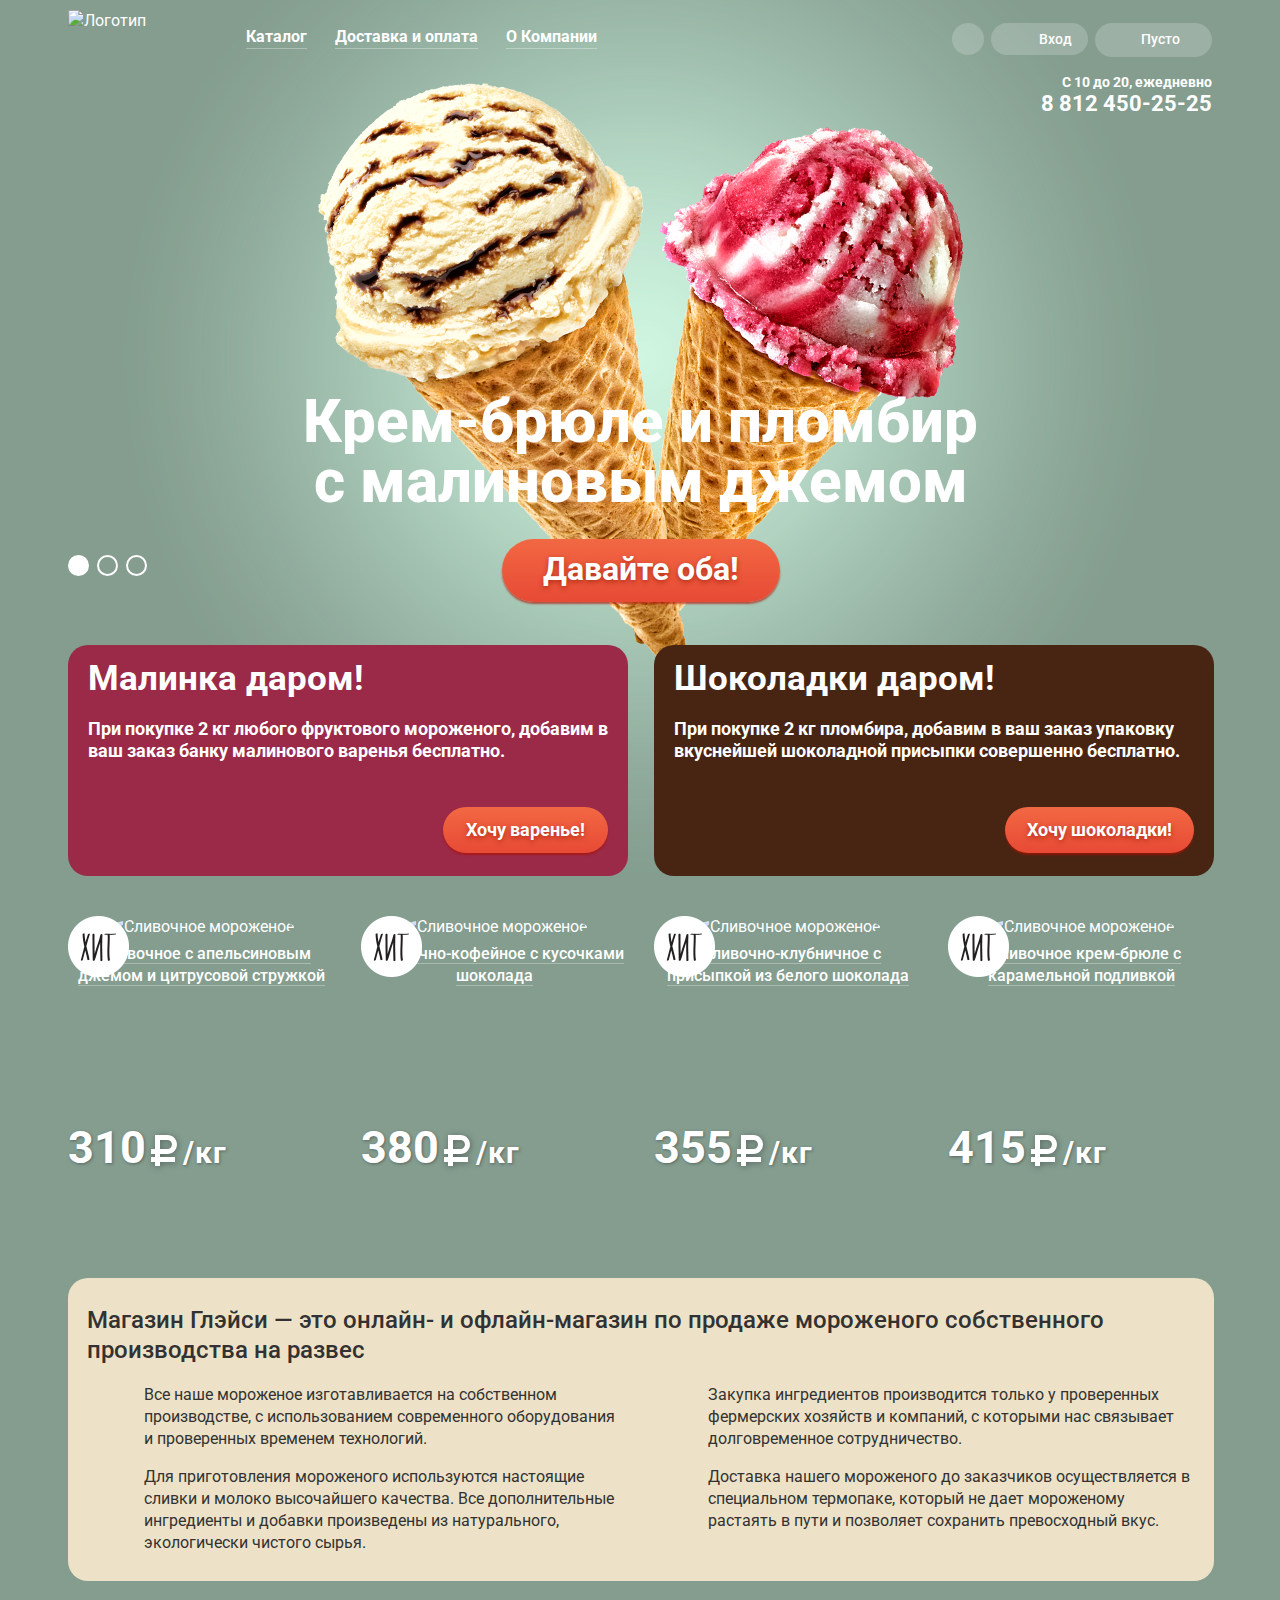
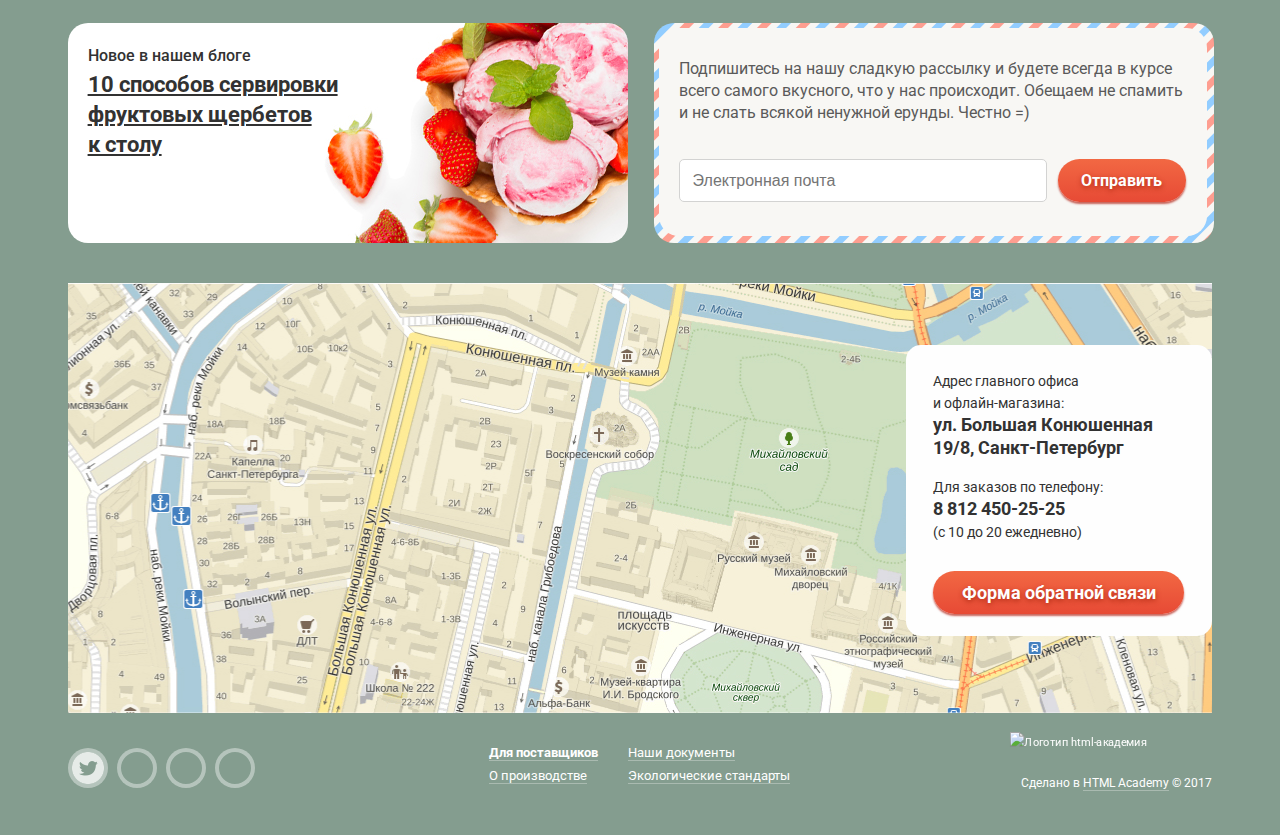
==== commit 070d60a8: "Верстка 10.12" ====
--- a/index.html
+++ b/index.html
@@ -5,7 +5,7 @@
     <title>HTML Academy: Глейси</title>
     <link href="https://fonts.googleapis.com/css?family=Roboto:400,500,700&amp;subset=cyrillic" rel="stylesheet">
     <link rel="stylesheet" type="text/css" href="css/normalize.css">
-    <link rel="stylesheet" type="text/css" href="css/style.min.css">
+    <link rel="stylesheet" type="text/css" href="css/style.css">
   </head>
   <body>
     <input class="visually-hidden" type="radio" id="product-1" name="toggle" checked>
@@ -229,25 +229,29 @@
           </div>
         </div>
       </main>
-      <section class="map">
-        <h2 class="visually-hidden">Как до нас добраться?</h2>
-        <iframe src="https://www.google.com/maps/embed?pb=!1m18!1m12!1m3!1d2440.7180089860526!2d104.30236231596429!3d52.2848212613837!2m3!1f0!2f0!3f0!3m2!1i1024!2i768!4f13.1!3m3!1m2!1s0x5da83b3f4b53654d%3A0x53a5b2a3fda4aff1!2z0JHQtdC90LfQuNC9!5e0!3m2!1sru!2sru!4v1510055682846" width="1200" height="430" allowfullscreen></iframe>   
-        <div class="contacts">
-          <div class="contacts-first">
-            <p>Адрес главного офиса<br>
+      <div class="container-map">
+        <div class="container-map-inner"> 
+          <section class="map">
+            <h2 class="visually-hidden">Как до нас добраться?</h2>
+            <iframe src="https://www.google.com/maps/embed?pb=!1m18!1m12!1m3!1d2440.7180089860526!2d104.30236231596429!3d52.2848212613837!2m3!1f0!2f0!3f0!3m2!1i1024!2i768!4f13.1!3m3!1m2!1s0x5da83b3f4b53654d%3A0x53a5b2a3fda4aff1!2z0JHQtdC90LfQuNC9!5e0!3m2!1sru!2sru!4v1510055682846" width="1200" height="430" allowfullscreen></iframe>   
+            <div class="contacts">
+              <div class="contacts-first">
+                <p>Адрес главного офиса<br>
               и офлайн-магазина:<br>
-              <span class="contacts-main">ул. Большая Конюшенная 19/8, Санкт-Петербург</span>
-            </p>
-          </div>
-          <div class="contacts-second">
-            <p>Для заказов по телефону:<br>
-              <span class="contacts-main">8 812 450-25-25</span><br>
+                  <span class="contacts-main">ул. Большая Конюшенная 19/8, Санкт-Петербург</span>
+                </p>
+              </div>
+              <div class="contacts-second">
+                <p>Для заказов по телефону:<br>
+                  <span class="contacts-main">8 812 450-25-25</span><br>
               (с 10 до 20 ежедневно)
-            </p>
-          </div>
-          <a href="form.html" class="btn main-button btn-form-contacts">Форма обратной связи</a>
-        </div>
-      </section>
+                </p>
+              </div>
+              <a href="form.html" class="btn main-button btn-form-contacts">Форма обратной связи</a>
+            </div>
+         </section>
+        </div>        
+      </div>  
       <footer class="main-footer">
         <div class="main-footer-inner">
           <ul class="footer-social">
--- a/css/style.css
+++ b/css/style.css
@@ -0,0 +1,2350 @@
+html {
+  min-width: 1200px;
+}
+
+body {
+  margin: 0;
+  padding: 0;
+  font-family: "Roboto", Arial, sans-serif;
+  font-size: 16px;
+  line-height: 22px;
+  color: #ffffff;
+}
+
+a {
+  color: #ffffff;
+  text-decoration: none;
+}
+
+a:hover,
+a:focus,
+a:active {
+  color: #ffbc9e;
+}
+
+img {
+  max-width: 100%;
+}
+
+.visually-hidden:not(:focus):not(:active),
+input[type="checkbox"].visually-hidden,
+input[type="radio"].visually-hidden {
+  position: absolute;
+  width: 1px;
+  height: 1px;
+  margin: -1px;
+  border: 0;
+  padding: 0;
+  white-space: nowrap;
+  -webkit-clip-path: inset(100%);
+          clip-path: inset(100%);
+  clip: rect(0 0 0 0);
+  overflow: hidden;
+}
+
+input::-webkit-input-placeholder {
+  font-weight: 400;
+  text-overflow: ellipsis;
+}
+
+input::-moz-placeholder { 
+  font-weight: 400;
+  text-overflow: ellipsis; 
+} 
+
+input:-moz-placeholder { 
+  font-weight: 400;
+  text-overflow: ellipsis; 
+} 
+
+input:-ms-input-placeholder { 
+  font-weight: 400;
+  text-overflow: ellipsis;
+  color: #999999; 
+} 
+
+/*Button*/
+
+.main-button {
+  color: #fefefe;
+  background: #f26843;
+  background: -webkit-gradient(linear, left top, left bottom, from(#f26843), to(#e74a35));
+  background: -webkit-linear-gradient(top, #f26843 0%, #e74a35 100%);
+  background: -o-linear-gradient(top, #f26843 0%, #e74a35 100%);
+  background: linear-gradient(to bottom, #f26843 0%, #e74a35 100%);
+  -webkit-box-shadow: 0px 2px 2px 0px rgba(172, 16, 0, 0.64);
+          box-shadow: 0px 2px 2px 0px rgba(172, 16, 0, 0.64);
+  border-radius: 50px;
+  display: inline-block;
+  text-shadow: 0 2px 5px rgba(160, 32, 11, 0.76);
+}
+
+.main-button:hover,
+.main-button:focus {
+  background: -webkit-gradient(linear, left top, left bottom, from(#f58669), to(#ec6f5e));
+  background: -webkit-linear-gradient(top, #f58669 0%, #ec6f5e 100%);
+  background: -o-linear-gradient(top, #f58669 0%, #ec6f5e 100%);
+  background: linear-gradient(to bottom, #f58669 0%, #ec6f5e 100%);
+  -webkit-box-shadow: 0 2px 2px rgba(172, 16, 0, 1);
+          box-shadow: 0 2px 2px rgba(172, 16, 0, 1);
+  color: #ffffff;
+}
+
+.main-button:active {
+  background: -webkit-gradient(linear, left top, left bottom, from(#d84732), to(#e1613e));
+  background: -webkit-linear-gradient(top, #d84732 0%, #e1613e 100%);
+  background: -o-linear-gradient(top, #d84732 0%, #e1613e 100%);
+  background: linear-gradient(to bottom, #d84732 0%, #e1613e 100%);
+  -webkit-box-shadow: inset 0 2px 2px rgba(172, 16, 0, 1);
+          box-shadow: inset 0 2px 2px rgba(172, 16, 0, 1);
+}
+
+.btn {
+  font: inherit;
+  text-align: center;
+  border: none;
+  vertical-align: middle;
+  display: inline-block;
+}
+
+.visually-hidden {
+  padding: 0;
+  margin: 0;
+}
+
+/*Header*/
+.container-header {
+  max-width: 1200px;
+  margin: 0 auto;
+  padding-top: 10px;
+  display: -webkit-box;
+  display: -ms-flexbox;
+  display: flex;
+  height: 100px;
+  -webkit-box-orient: vertical;
+  -webkit-box-direction: normal;
+      -ms-flex-direction: column;
+          flex-direction: column;
+  -ms-flex-wrap: wrap;
+      flex-wrap: wrap;
+  -webkit-box-sizing: border-box;
+          box-sizing: border-box;
+}
+
+.container-header-inner {
+  padding: 0 2.3%;
+  display: -webkit-box;
+  display: -ms-flexbox;
+  display: flex;
+  -ms-flex-wrap: wrap;
+      flex-wrap: wrap;
+}
+
+.main-header-inner {
+  margin-bottom: 15px;
+  min-height: 112px;
+}
+
+.site-navigation {
+  max-width: 500px;
+  display: -webkit-box;
+  display: -ms-flexbox;
+  display: flex;
+  -ms-flex-wrap: wrap;
+      flex-wrap: wrap;
+}
+
+.site-navigation-catalog {
+  list-style: none;
+  font-weight: 700;
+  padding: 0;
+  margin: 0;
+  display: -webkit-box;
+  display: -ms-flexbox;
+  display: flex; 
+  -ms-flex-wrap: wrap; 
+      flex-wrap: wrap;
+  padding-top: 10px;
+}
+
+.site-navigation-catalog .active {
+  background-color: #d07058;
+  border-radius: 25px;
+}
+
+.site-navigation-catalog .active:hover {
+  background-color: #d07058;
+  color: #ffffff;
+}
+
+.site-navigation-catalog > li {
+  position: relative;
+  display: block;
+}
+
+.site-navigation-catalog > li::after {
+  content: "";
+  position: absolute;
+  top: 28px;
+  left: 14px;
+  right: 14px;
+  bottom: 0;
+  height: 1px;
+  background-color: rgba(255,255,255,0.3);
+}
+
+.main-header-inner .site-navigation-catalog li:first-child::after {
+  display: none;
+}
+
+.site-navigation-catalog a {
+  padding: 0px 14px;
+  display: block;
+  line-height: 33px;
+}
+
+.site-navigation-catalog a:hover,
+.site-navigation-catalog a:focus {
+  background-color: rgb(247, 246, 243);
+  color: #333333;
+  text-decoration: none;
+  border-radius: 25px;
+  vertical-align: middle;
+}
+
+.site-navigation-catalog a:active {
+  background-color: rgba(248, 247, 244, 0.988);
+  -webkit-box-shadow: inset 0 2px 1px #696969;
+          box-shadow: inset 0 2px 1px #696969;
+}
+
+.form-menu-catalog {
+  list-style: none;
+  position: absolute;
+  background-color: #f8f7f4;
+  width: 143px;
+  border-radius: 5px;
+  font-size: 14px;
+  font-weight: 400;
+  -webkit-box-sizing: border-box;
+          box-sizing: border-box;
+  padding: 0;
+  left: 1px;
+  top: 49px;
+  line-height: 16px;
+  z-index: 3;
+  display: none;
+  -webkit-box-orient: vertical;
+  -webkit-box-direction: normal;
+      -ms-flex-direction: column;
+          flex-direction: column;
+  padding: 0;
+  margin: 0;
+  -webkit-box-pack: center;
+      -ms-flex-pack: center;
+          justify-content: center;
+}
+
+.form-menu-catalog a {
+  line-height: 16px;
+}
+
+.form-menu-catalog .active {
+  background-color: #d07058;
+  border-radius: 0;
+}
+
+.form-menu-catalog li {
+  margin: 0;
+  padding: 0;
+  display: block;
+}
+
+.form-menu-catalog a {
+  color: #323232;
+  text-decoration: none;
+  padding: 13px 20px 10px 20px;
+}
+
+.site-navigation-catalog > li:hover .form-menu-catalog {
+  display: block;
+}
+
+.form-menu-catalog li:first-child {
+  font-weight: 700;
+}
+
+.form-menu-catalog li:first-child::after {
+  content: "";
+  width: 128px;
+  position: absolute;
+  left: 6px;
+  right: 9px;
+  border-bottom: 1px solid rgba(53,53,53, 0.2);
+}
+
+.form-menu-catalog li a:hover {
+  background: #fbded7;
+  border-radius: 0px;
+  padding: 13px 20px 10px 20px;
+}
+
+.form-menu-catalog li:first-child a:hover {
+  background: #fbded7;
+  border-radius: 5px 5px 0px 0px;
+  padding: 13px 20px 10px 20px;
+}
+
+.form-menu-catalog li:last-child a:hover {
+  background: #fbded7;
+  border-radius: 0px 0px 5px 5px;
+  padding: 13px 20px 10px 20px;
+}
+
+.form-menu-catalog li a:active {
+  background: #f6b5a5;
+  border-radius: 0px;
+}
+
+.button-user {
+  color: #ffffff;
+  font-weight: 500;
+}
+
+.button-user:hover,
+.button-user:focus {
+  background-color: #ffffff;
+  color: #323232;
+}
+
+.header-info {
+  margin-left: auto;
+}
+
+.user-navigation {
+  font-size: 14px;
+  font-weight: 500;
+  width: 560px;
+  display: -webkit-box;
+  display: -ms-flexbox;
+  display: flex;
+  -webkit-box-pack: end;
+      -ms-flex-pack: end;
+          justify-content: flex-end;
+  padding-top: 13px;
+  margin-bottom: -4px;
+}
+
+.button-user {
+  background: rgba( 255, 255, 255, 0.2);
+  font-size: 14px;
+}
+
+.search {
+  margin-right: 7px;
+  display: -webkit-box;
+  display: -ms-flexbox;
+  display: flex;
+  position: relative;
+  padding-bottom: 20px;
+}
+
+.button-search {
+  border-radius: 50%;
+  width: 32px;
+  height: 32px;
+  position: relative;
+}
+
+.button-search::before {
+  content: "";
+  width: 21px;
+  height: 19px;
+  position: absolute;
+  top: 7px;
+  left: 8px;
+  background-image: url("../img/search.png");
+  background-repeat: no-repeat;
+  background-position: 0 0;
+}
+
+.button-search:hover::before,
+.button-search:focus::before,
+.button-search:active::before {
+  background-image: url("../img/search_hover.png");
+}
+
+.search-form {
+  position: absolute;
+  width: 341px;
+  height: 84px;
+  padding: 20px 15px;
+  -webkit-box-sizing: border-box;
+          box-sizing: border-box;
+  border-radius: 5px;
+  background-color: #f8f7f4;
+  z-index: 100;
+  top: 38px;
+  right: 0;
+  display: none;
+}
+
+.search-form input {
+  width: 311px;
+  height: 44px;
+  padding-left: 14px;
+  -webkit-box-sizing: border-box;
+          box-sizing: border-box;
+  border-radius: 5px;
+  color: #323232;
+}
+
+.search:hover .search-form {
+  display: block;
+  z-index: 100;
+}
+
+.login-link {
+  display: -webkit-box;
+  display: -ms-flexbox;
+  display: flex;
+  height: 32px;
+  position: relative;
+  margin-right: 7px;
+  padding-bottom: 20px;
+}
+
+.button-login {
+  padding: 5px 16px 7px 48px;
+  border-radius: 25px;
+  position: relative;
+}
+
+.user-item {
+  margin: 0;
+}
+
+.user-item input {
+  font: inherit;
+  font-size: 14px;
+  color: #323232;
+  border: 1px solid #d3d3d2;
+  font-weight: 700;
+}
+
+.user-item input:hover,
+.user-item input:focus {
+  border: 2px solid rgba(154, 154, 154, 0.5);
+}
+
+.user-navigation .active {
+  background-color: #f7f6f3;
+  color: #323232;
+}
+
+/*Стили формы авторизщации и вспылвание*/
+
+.autorization-form {
+  width: 277px;
+  height: 214px;
+  padding: 24px 17px 22px 19px;
+  background-color: #f8f7f4;
+  position: absolute;
+  border-radius: 5px;
+  top: 38px;
+  right: 0;
+  -webkit-box-sizing: border-box;
+          box-sizing: border-box;
+  display: -webkit-box;
+  display: -ms-flexbox;
+  display: flex;
+  -webkit-box-orient: vertical;
+  -webkit-box-direction: normal;
+      -ms-flex-direction: column;
+          flex-direction: column;
+  z-index: 5;
+  display: none;
+}
+
+.autorization-form p {
+  margin: 0;
+  margin-bottom: 20px
+}
+
+.autorization-form input {
+  width: 241px;
+  border-radius: 5px;
+  height: 44px;
+  -webkit-box-sizing: border-box;
+          box-sizing: border-box;
+  padding-left: 14px;
+}
+
+.autorization-form button {
+  width: 100px;
+  height: 44px;
+  font-size: 18px;
+  -webkit-box-pack: center;
+      -ms-flex-pack: center;
+          justify-content: center;
+  cursor: pointer;
+  margin-right: 17px;
+  -webkit-box-sizing: border-box;
+          box-sizing: border-box;
+  padding: 0;
+}
+
+.autorization-form-info {
+  display: -webkit-box;
+  display: -ms-flexbox;
+  display: flex;
+}
+
+.form-autorization-link {
+  display: -webkit-box;
+  display: -ms-flexbox;
+  display: flex;
+  -ms-flex-wrap: wrap;
+      flex-wrap: wrap;
+  width: 125px;
+}
+
+.form-autorization-link a {
+  color: #323232;
+  font-weight: 400;
+  font-size: 13px;
+}
+
+.form-autorization-link a:hover,
+.form-autorization-link a:focus,
+.form-autorization-link a:active {
+  color: #e84d37;
+}
+
+.login-link:hover .autorization-form {
+  display: block;
+}
+
+/*------*/
+.button-login::before {
+  content: "";
+  width: 21px;
+  height: 19px;
+  position: absolute;
+  top: 7px;
+  left: 16px;
+  background-image: url("../img/enter.png");
+  background-repeat: no-repeat;
+  background-position: 0 0;
+}
+
+.button-login:hover::before,
+.button-login:focus::before,
+.button-login:active::before {
+  background-image: url("../img/enter_hover.png");
+}
+
+.btn-card {
+  padding: 5px 16px 7px 30px;
+  border-radius: 25px;
+  position: relative;
+  min-width: 117px;
+  -webkit-box-sizing: border-box;
+          box-sizing: border-box;
+}
+
+.main-header-inner .btn-card {
+  padding-left: 42px;
+}
+
+.card-link {
+  position: relative;
+}
+
+.card-link:hover .modal-cart {
+  display: block;
+}
+
+.modal-cart {
+  width: 540px;
+  height: 242px;
+  padding: 20px 16px;
+  display: -webkit-box;
+  display: -ms-flexbox;
+  display: flex;
+  -ms-flex-wrap: wrap;
+      flex-wrap: wrap;
+  position: absolute;
+  right: 0;
+  top: 38px;
+  border-radius: 5px;
+  z-index: 1;
+  -webkit-box-sizing: border-box;
+          box-sizing: border-box;
+  display: none;
+}
+
+.card-info {
+  width: 510px;
+  border-bottom: 1px solid rgba(53,53,53, 0.2);
+  display: -webkit-box;
+  display: -ms-flexbox;
+  display: flex;
+  min-height: 111px;
+  -ms-flex-wrap: wrap;
+      flex-wrap: wrap;
+}
+
+.cross-btn {
+  position: relative;
+  border: none;
+  padding: 0;
+  outline: none;
+  margin-right: 26px;
+  cursor: pointer;
+}
+
+.cross-btn::before {
+  content: "";
+  width: 11px;
+  height: 11px;
+  position: absolute;
+  top: 12px;
+  left: 0;
+  background-image: url("../img/cross.png");
+  background-repeat: no-repeat;
+  background-position: 0 0;
+}
+
+.card-jpg {
+  border-radius: 50%;
+  position: relative;
+  margin-right: 14px;
+  margin-bottom: 20px;
+}
+
+.modal-cart p {
+  color: #323232;
+  font-size: 13px;
+  font-weight: 400;
+  margin-top: 0;
+  vertical-align: center;
+  line-height: 16px;
+  padding-top: 10px;
+}
+
+.card-name  {
+  margin-right: 32px;
+  width: 218px;
+  line-height: 16px;
+  font-size: 13px;
+  font-weight: 400;
+  color: #323232;
+  text-decoration: none;
+  display: block;
+  -ms-flex-item-align: start;
+      align-self: flex-start;
+}
+
+.card-weight {
+  margin-right: 29px;
+}
+
+.modal-cart span {
+  color: #999999;
+}
+
+.card-total {
+  display: -webkit-box;
+  display: -ms-flexbox;
+  display: flex;
+  -webkit-box-pack: end;
+      -ms-flex-pack: end;
+          justify-content: flex-end;
+  margin-left: auto;
+  width: 170px;
+  -ms-flex-wrap: wrap;
+      flex-wrap: wrap;
+}
+
+.modal-cart b {
+  margin-top: 17px;
+  color: #323232;
+  font-size: 15px;
+  margin-bottom: 8px;
+}
+
+.btn-cart {
+  width: 170px;
+  height: 44px;
+  display: -webkit-box;
+  display: -ms-flexbox;
+  display: flex;
+  -webkit-box-pack: center;
+      -ms-flex-pack: center;
+          justify-content: center;
+  -webkit-box-align: center;
+      -ms-flex-align: center;
+          align-items: center;
+  text-decoration: none;
+  font-size: 18px;
+  margin-bottom: 21px;
+  margin-left: auto;
+}
+
+.btn-cart:hover {
+  color: #ffffff;
+}
+
+.btn-card::before {
+  content: "";
+  width: 21px;
+  height: 19px;
+  position: absolute;
+  top: 7px;
+  left: 16px;
+  background-image: url("../img/card.png");
+  background-repeat: no-repeat;
+  background-position: 0 0;
+}
+
+.user-navigation .active::before {
+  content: "";
+  width: 21px;
+  height: 19px;
+  position: absolute;
+  top: 7px;
+  left: 16px;
+  background-image: url("../img/card-active.png");
+} 
+
+.btn-card:hover::before,
+.btn-card:focus::before,
+.btn-card:active::before {
+  background-image: url("../img/card-active.png");
+}
+
+.header-contacts {
+  font-size: 14px;
+  font-weight: 700;
+  margin: 0;
+  padding: 0;
+  margin-left: auto;
+  text-align: right;
+}
+
+.header-contacts-number {
+  font-size: 22px;
+  font-weight: 700;
+}
+
+.header-contacts-number {
+  text-decoration: none;
+}
+
+.main-header-inner .header-contacts {
+  margin-top: -5px;
+}
+
+.main-navigation {
+  min-height: 112px;
+  -webkit-box-pack: center;
+      -ms-flex-pack: center;
+          justify-content: center;
+}
+
+.main-header-logo {
+  width: 154px;
+  height: 64px;
+  margin-right: 10px;
+}
+
+/*Slider*/
+
+.slider {
+  position: relative;
+  padding-top: 280px;  
+  text-align: center;
+  color: #ffffff;
+  margin-bottom: 43px;
+}
+
+.slider-list {
+  margin: 0;
+  padding: 0;
+  list-style: none;
+}
+.slide {
+  display: none;
+}
+
+.slider h2 {
+ width: 700px;
+ margin: 0 auto;
+ margin-bottom: 27px; 
+ font-size: 60px;
+ line-height: 60px;
+ font-weight: 800;
+}
+
+.slider-controls label {
+  display: inline-block;
+  width: 17px;
+  height: 17px;
+  margin-right: 8px;
+  vertical-align: top;
+  background-color: transparent;
+  border: 2px solid #ffffff;
+  border-radius: 50%;
+  cursor: pointer;
+}
+
+.slider-controls {
+  position: absolute;
+  bottom: 25px;
+  left: 0;
+  z-index: 20; 
+  font-size: 0;
+}
+
+.slider-controls label:hover {
+  width: 17px;
+  height: 17px;
+  background-color: rgba(248,247,247,0.4);
+}
+
+.btn-slider {
+  font-size: 32px;
+  width: 278px;
+  height: 63px;
+  z-index: 1;
+  margin-top: auto;
+  cursor:pointer;
+  text-decoration: none;
+  line-height: 60px;
+  text-align: center;
+  vertical-align: top;
+  font-weight: 700;
+  text-shadow: 0 2px 5px rgba(160, 32, 11, 0.76);
+  -webkit-box-shadow: 0 2px 2px rgba(172, 16, 0, 0.64);
+          box-shadow: 0 2px 2px rgba(172, 16, 0, 0.64);
+}
+
+#product-1:checked ~ .wrapper {
+  background-color: #849d8f;
+  background-image: url("../img/icecreamslider1.png");
+}
+
+#product-2:checked ~ .wrapper {
+  background-color: #8996a6;
+  background-image: url("../img/icecreamslider2.png");
+}
+
+#product-3:checked ~ .wrapper {
+  background-color: #9d8b84;
+  background-image: url("../img/icecreamslider3.png");
+}
+
+#product-1:checked ~ .wrapper #slide1,
+#product-2:checked ~ .wrapper #slide2,
+#product-3:checked ~ .wrapper #slide3 {
+  display: block;
+}
+
+#product-1:checked ~ .wrapper label[for="product-1"],
+#product-2:checked ~ .wrapper label[for="product-2"],
+#product-3:checked ~ .wrapper label[for="product-3"] {
+  background-color: #ffffff;
+}
+
+/*Banner*/
+
+.banner {
+  display: -webkit-box;
+  display: -ms-flexbox;
+  display: flex;
+  min-height: 230px;
+  margin-bottom: 40px;
+  -webkit-box-pack: justify;
+      -ms-flex-pack: justify;
+          justify-content: space-between;
+  -webkit-box-align: start;
+      -ms-flex-align: start;
+          align-items: flex-start;
+}
+
+.banner-item {
+  width: 560px;
+  min-height: 229px;
+  padding-top: 23px;
+  padding-left: 20px;
+  padding-right: 20px;
+  -webkit-box-sizing: border-box;
+          box-sizing: border-box;
+  position: relative;
+  border-radius: 20px;
+}
+
+.banner h2 {
+  font-size: 35px;
+  font-weight: 700;
+  margin: 0;
+  padding: 0;
+  margin-bottom: 28px;
+}
+
+.banner p {
+  font-size: 18px;
+  font-weight: 700;
+  margin: 0;
+  padding: 0;
+}
+
+.raspberries-banner {
+  background: #9a2a48 url("../img/raspberries-bg.jpg");
+  margin-right: 2.2%;
+}
+
+.chocolate-banner {
+  background: #482513 url("../img/chocolate-bg.jpg");
+}
+
+.button-wrap {
+  display: -webkit-box;
+  display: -ms-flexbox;
+  display: flex;
+  -webkit-box-pack: end;
+      -ms-flex-pack: end;
+          justify-content: flex-end;
+}
+
+.btn-banner-1,
+.btn-banner-2 {
+  min-width: 165px;
+  height: 46px;
+  cursor:pointer;
+  text-decoration: none;
+  line-height: 46px;
+  margin-top: 45px;
+  margin-bottom: 23px;
+  font-weight: 700;
+  -webkit-box-sizing: border-box;
+          box-sizing: border-box;
+  font-size: 18px;
+}
+
+.btn-banner-2 {
+  width: 189px;
+}
+
+/*popular-item*/
+
+.inner-title {
+  padding: 0;
+  margin: 0;
+  font-size: 35px;
+}
+
+.popular-item {
+  display: -webkit-box;
+  display: -ms-flexbox;
+  display: flex;
+  -webkit-box-pack: justify;
+      -ms-flex-pack: justify;
+          justify-content: space-between;
+}
+
+.item-list {
+  display: -webkit-box;
+  display: -ms-flexbox;
+  display: flex;
+  text-align: center;
+  -webkit-box-pack: justify;
+      -ms-flex-pack: justify;
+          justify-content: space-between;
+}
+
+.item-list-inner {
+  display: -webkit-box;
+  display: -ms-flexbox;
+  display: flex;
+  text-align: center;
+  -ms-flex-wrap: wrap;
+      flex-wrap: wrap;
+  font-size: 16px;
+  -webkit-box-pack: justify;
+      -ms-flex-pack: justify;
+          justify-content: space-between;
+  margin-bottom: 42px;
+}
+
+.item-list div:nth-child(4n) {
+  margin-right: 0;
+}
+
+.item-list-inner div:nth-child(4n) {
+  margin-right: 0;
+}
+
+.popular-item-description {
+  width: 23.2%;
+  margin-right: 2.2%;
+  margin-bottom: 39px;
+  display: inline-block;
+  position: relative;
+  vertical-align: top;
+  min-height: 323px;
+  position: relative;
+}
+
+.item-list .popular-item-description::after{
+  content: ""; 
+  position: absolute;
+  top: 0px;
+  left: 0px;  
+  width: 61px;
+  height: 61px;  
+  background-image: url("../img/hit-mark.png");
+  z-index: 11;
+}
+
+.item-hover {
+  position: relative;
+  z-index: 11;
+}
+
+.popular-item-link, 
+.catalog-item-link {
+  border-bottom: 1px solid rgba(255,255,255,0.3);
+  font-size: 16px;
+  font-weight: 500;
+  z-index: 5;
+  margin-left: 9px;
+  margin-right: -1px;
+  margin-bottom: 10px;
+  background-position: 0 95%;
+  background-size: 10px 1px;
+  background-repeat: repeat-x;
+}
+
+.item-list p {
+  font-size: 45px;
+  font-weight: 700;
+  padding: 0;
+  margin: 0;
+}
+
+.item-list-inner p {
+  font-size: 45px;
+  font-weight: 700;
+  padding: 0;
+  margin: 0;
+}
+
+.item-list span {
+  font-size: 30px;
+}
+
+.item-list-inner span {
+  font-size: 30px;
+}
+
+.item-list img {
+  margin-bottom: 5px;
+  border-radius: 50%;
+}
+
+.item-list-inner img {
+  margin-bottom: 5px;
+  border-radius: 50%;
+}
+
+.price-item {
+  text-decoration: none;
+  position: absolute;
+  left: 0px;
+  top: 209px;
+  font-size: 45px;
+  line-height: 45px;
+  font-weight: 700;
+  white-space: nowrap;
+  text-shadow: 1px 1px 3px rgba(49,50,53,0.5);
+  word-spacing: -8px;
+}
+
+.price-ruble {
+  vertical-align: middle;
+  -webkit-filter: drop-shadow(1px 1px 3px rgba(49,50,53,0.5));
+          filter: drop-shadow(1px 1px 3px rgba(49,50,53,0.5));
+} 
+
+.popular-item-weight {
+  position: relative;
+  font-size: 45px;
+  line-height: 45px;
+  font-weight: 700;
+  letter-spacing: 1px;
+}
+
+.button-item-hover {
+  display: none;
+  position: absolute;
+  bottom: -60px;
+  left: 13%;
+  padding-top: 13px;
+  padding-bottom: 13px;
+  padding-left: 17px;
+  padding-right: 18px;
+  border-radius: 24px;
+  font-size: 18px;
+  line-height: 24px;
+  font-weight: 700;
+  color: #fff;
+  cursor: pointer;
+  text-decoration: none;
+}
+
+.button-item-hover:hover {
+  color: #ffffff;
+}
+
+.popular-item-description:hover {
+  z-index: 100;
+}
+
+.popular-item-description:hover .button-item-hover, .popular-item-description:hover::before {
+  display: block;
+}
+
+.popular-item-description::before {
+  display: none;
+  content: "";
+  position: absolute;
+  top: -10px;
+  left: -10px;
+  right: -10px;
+  bottom: -72px;
+  background-color: rgba(248, 247, 244, 0.3);
+  -webkit-transition: background-color .5s ease;
+  -o-transition: background-color .5s ease;
+  transition: background-color .5s ease;
+  border-radius: 5px;
+  cursor: pointer;
+  z-index: 10;
+  -webkit-box-shadow: 0 20px 20px rgba(50, 50, 50, 0.3);
+          box-shadow: 0 20px 20px rgba(50, 50, 50, 0.3);
+  padding-bottom: 40px;
+}
+
+/*About company*/
+
+.about-company {
+  padding: 27px 19px;
+  margin-bottom: 42px;
+  color: #323232;
+  background: #ede2c7 url(../img/icecream-bg.jpg);
+  display: -webkit-box;
+  display: -ms-flexbox;
+  display: flex;
+  -ms-flex-wrap: wrap;
+      flex-wrap: wrap;
+  border-radius: 20px;
+}
+
+.about-block {
+  width: 540px;
+  position: relative;
+  padding-top: 16px;
+  padding-left: 57px;
+  -webkit-box-sizing: border-box;
+          box-sizing: border-box;
+}
+
+.about-company b {
+  font-size: 24px;
+  font-weight: 500;
+  line-height: 30px;
+  margin-bottom: 7px;
+  display: inline-block;
+}
+
+.about-block p {
+  font-weight: 400;
+  padding: 0;
+  margin: 0;
+  position: relative;
+  -webkit-box-sizing: border-box;
+          box-sizing: border-box;
+}
+
+.about-block-1, .about-block-2 {
+  padding-top: 12px;
+}
+
+.about-block-1::before {
+  position: relative;
+  content: "";
+  position: absolute;
+  width: 49px;
+  height: 49px;
+  background-image: url("../img/icecream-about.png");
+  left: 0px;
+  top: 0px;
+}
+
+.about-block-2::before {
+  position: relative;
+  content: "";
+  position: absolute;
+  width: 49px;
+  height: 49px;
+  background-image: url("../img/cow-about.png");
+  left: 0px;
+  top: 0px;
+}
+
+.about-block-3::before {
+  position: relative;
+  content: "";
+  position: absolute;
+  width: 49px;
+  height: 49px;
+  background-image: url("../img/leaf-about.png");
+  left: 0px;
+  top: 4px;
+}
+
+.about-block-4::before {
+  position: relative;
+  content: "";
+  position: absolute;
+  width: 49px;
+  height: 49px;
+  background-image: url("../img/thermometr-about.png");
+  left: 0px;
+  top: 4px;
+}
+
+.about-block-1, 
+.about-block-3 {
+  margin-right: 2.2%;
+  -webkit-box-sizing: border-box;
+          box-sizing: border-box;
+}
+
+/*Blog*/
+
+.index-columns {
+  display: -webkit-box;
+  display: -ms-flexbox;
+  display: flex;
+  margin-bottom: 40px;
+  -webkit-box-pack: justify;
+      -ms-flex-pack: justify;
+          justify-content: space-between;
+  -webkit-box-align: start;
+      -ms-flex-align: start;
+          align-items: flex-start;
+}
+
+.blog-new {
+  width: 560px;
+  color: #323232;
+  background: #ffffff url(../img/news-bg.jpg) center left no-repeat;
+  margin-right: 26px;
+  padding: 22px 0px 0px 20px;
+  border-radius: 20px;
+  -webkit-box-sizing: border-box;
+          box-sizing: border-box;
+  min-height: 220px;
+}
+
+.blog-new-category {
+  font-weight: 500;
+  margin: 0;
+  display: inline-block;
+  margin-bottom: 3px;
+
+}
+
+.blog-new h1 {
+  font-size: 22px;
+  font-weight: 700;
+  text-decoration: underline;
+  margin: 0;
+  line-height: 30px;
+  color: #323232;
+}
+
+/*Dispatch*/
+
+.dispatch {
+  width: 560px;
+  min-height: 220px;
+  background: #f8f7f4 url(../img/mail-bg.png) no-repeat;
+  background-size: cover;
+  -webkit-box-sizing: border-box;
+          box-sizing: border-box;
+  padding: 5px;
+  border-radius: 20px;
+}
+
+.dispatch-inner {
+  background-color: #f8f7f4;
+  width: 548px;
+  min-height: 208px;
+  z-index: 1;
+  padding: 30px 20px;
+  -webkit-box-sizing: border-box;
+          box-sizing: border-box;
+  border-radius: 20px;
+}
+
+.dispatch p {
+  color: #5a5a5a;
+  font-weight: 400;
+  margin: 0;
+  margin-bottom: 35px;
+}
+
+.dispatch-submit {
+  display: -webkit-box;
+  display: -ms-flexbox;
+  display: flex;
+  -webkit-box-sizing: content-box;
+          box-sizing: content-box;
+}
+
+.dispatch input {
+  font-size: 16px;
+  color: #999999;
+  width: 368px;
+  height: auto;
+  padding: 10px 207px 10px 13px;
+  -webkit-box-sizing: border-box;
+          box-sizing: border-box;
+  margin-right: 11px;
+  color: #323232;
+  background: #ffffff;
+  font-weight: 700;
+  border: 1px solid #d3d3d2;
+  border-radius: 5px;
+}
+
+.dispatch input:hover,
+.dispatch input:focus {
+  border: 2px solid rgba(154, 154, 154, 0.5);
+}
+
+.button-submit {
+  width: 128px;
+  height: 43px;
+  -webkit-box-sizing: border-box;
+          box-sizing: border-box;
+  cursor: pointer;
+  font-weight: 700;
+  text-align: center;
+  text-shadow: 0 2px 5px rgba(160, 32, 11, 0.76);
+}
+
+/*Contacts*/
+
+.contacts {
+  color: #323232;
+  background-color: #fefefe;
+  width: 252px;
+  height: 241px;
+  padding: 25px 27px;
+  position: absolute;
+  border-radius: 15px;
+  top: 62px;
+  right: 0px;
+}
+
+.contacts-first {
+  margin-bottom: 16px;
+}
+
+.contacts-second {
+  margin-bottom: 28px;
+}
+
+.contacts p {
+  font-size: 14px;
+  font-weight: 400;
+  margin: 0;
+}
+
+.contacts-main {
+  font-size: 18px;
+  font-weight: 700;
+}
+
+.btn-form-contacts {
+  width: 251px;
+  height: 43px;
+  cursor: pointer;
+  line-height: 43px;
+  text-decoration: none;
+  font-weight: 700;
+  font-size: 18px;
+}
+
+/*Footer*/
+
+.main-footer {
+  min-height: 104px;
+  max-width: 1200px;
+  margin: 0 auto;
+  margin-top: 18px;
+  -webkit-box-sizing: border-box;
+          box-sizing: border-box;
+  height: auto;
+}
+
+.main-footer-catalog {
+  min-height: 104px;
+  max-width: 1200px;
+  margin: 0 auto;
+  margin-top: 18px;
+  -webkit-box-sizing: border-box;
+          box-sizing: border-box;
+  height: auto;
+  margin-top: 31px;
+  padding-top: 19px;
+  border-top: 1px solid rgba(255,255,255,0.3);
+}
+
+.main-footer-inner {
+  padding: 0 2.3%;
+  display: -webkit-box;
+  display: -ms-flexbox;
+  display: flex;
+  -webkit-box-sizing: border-box;
+          box-sizing: border-box;
+  position: relative;
+}
+
+.footer-social {
+  width: 268px;
+  margin: 0;
+  padding: 0;
+  margin-right: 26px;
+  padding-top: 18px;
+  display: -webkit-box;
+  display: -ms-flexbox;
+  display: flex;
+  list-style: none;
+  -ms-flex-wrap: wrap;
+      flex-wrap: wrap;
+}
+
+.social-button { 
+  width: 37px;
+  height: 37px;
+  display: inline-block;
+  width: 37px;
+  height: 37px;
+  margin-right: 12px;
+  position: relative;
+  opacity: 0.8;
+}
+
+.twitter::before {
+  content: "";
+  width: 32px;
+  height: 32px;
+  position: absolute;
+  background-image: url(../img/twitter.png);
+  background-repeat: no-repeat;
+  background-position: center;
+  margin: auto;
+  top: 0; 
+  left: 0; 
+  bottom: 0; 
+  right: 0;
+  border-radius: 50%;
+  border: 4px solid rgba(255,255,255,0.5);
+}
+
+.instagramm::before {
+  content: "";
+  width: 32px;
+  height: 32px;
+  position: absolute;
+  background-image: url(../img/instagramm.png);
+  background-repeat: no-repeat;
+  background-position: center;
+  margin: auto;
+  top: 0; 
+  left: 0; 
+  bottom: 0; 
+  right: 0;
+  border-radius: 50%;
+  border: 4px solid rgba(255,255,255,0.5);
+}
+
+.facebook::before {
+  content: "";
+  width: 32px;
+  height: 32px;
+  position: absolute;
+  background-image: url(../img/facebook.png);
+  background-repeat: no-repeat;
+  background-position: center;
+  margin: auto;
+  top: 0; 
+  left: 0; 
+  bottom: 0; 
+  right: 0;
+  border-radius: 50%;
+  border: 4px solid rgba(255,255,255,0.5);
+}
+
+.vkontakte::before {
+  content: "";
+  width: 32px;
+  height: 32px;
+  position: absolute;
+  background-image: url(../img/vk.png);
+  background-repeat: no-repeat;
+  background-position: center;
+  margin: auto;
+  top: 0; 
+  left: 0; 
+  bottom: 0; 
+  right: 0;
+  border-radius: 50%;
+  border: 4px solid rgba(255,255,255,0.5);
+}
+
+.social-button:hover {
+  opacity: 1;
+  border-radius: 50%;
+  border-color: rgba(255,255,255,0.7);
+}
+
+.social-button:active::before {
+  -webkit-box-shadow: inset 0px 2px 2px 0px #888888;
+          box-shadow: inset 0px 2px 2px 0px #888888;
+}
+
+.footer-menu {
+  margin: 0;
+  list-style: none;
+  width: 560px;
+  height: 48px;
+  margin-right: 2.2%;
+  margin-top: 10px;
+  padding: 0 128px 0 128px;
+  display: -webkit-box;
+  display: -ms-flexbox;
+  display: flex;
+  -webkit-box-orient: vertical;
+  -webkit-box-direction: normal;
+      -ms-flex-direction: column;
+          flex-direction: column;
+  -webkit-box-align: space-around;
+      -ms-flex-align: space-around;
+          align-items: space-around;
+  -ms-flex-wrap: wrap;
+      flex-wrap: wrap;
+  -webkit-box-sizing: border-box;
+          box-sizing: border-box;
+}
+
+.footer-menu a {
+  font-size: 13px;
+  font-weight: 400;
+  border-bottom: 1px solid rgba(255,255,255,0.3);
+}
+
+.footer-menu li {
+  padding-right: 30px;
+  position: relative;
+}
+
+.footer-menu li:first-of-type a {
+  font-weight: 700;
+  position: relative;
+}
+
+.footer-menu li:first-of-type a::before {
+  content: "";
+  width: 15px;
+  height: 13px;
+  top: 2px;
+  left: -21px;
+  position: absolute;
+  background-image: url(../img/heart.png);
+  background-repeat: no-repeat;
+  background-position: center;
+}
+
+.footer-menu li:hover .footer-menu li::before {
+  display: block;
+}
+
+.footer-copyright {
+  width: 268px;
+  margin: 0;
+  margin-left: auto;
+  display: -webkit-box;
+  display: -ms-flexbox;
+  display: flex;
+  -webkit-box-orient: vertical;
+  -webkit-box-direction: normal;
+      -ms-flex-direction: column;
+          flex-direction: column;
+  font-size: 12px;
+  font-weight: 400;
+}
+
+.footer-copyright a {
+  -ms-flex-item-align: center;
+      align-self: center;
+  height: 39px;
+  margin-bottom: 2px;
+}
+
+.footer-copyright img {
+  width: 125px;
+  height: 39px;
+  -webkit-transform: scale(0.91);
+      -ms-transform: scale(0.91);
+          transform: scale(0.91);
+}
+
+.footer-copyright-text {
+  margin: 0;
+  -ms-flex-item-align: end;
+      align-self: flex-end;
+}
+
+.footer-copyright-text a {
+  border-bottom: 1px solid rgba(255,255,255,0.3);
+}
+
+.footer-social a {
+  text-decoration: none;
+}
+
+/*Modal*/
+
+.modal {
+  background-color: #f8f7f4;
+  display: none;
+}
+
+.modal h2 {
+  font-size: 24px;
+  line-height: 28px;
+  color: #323232;
+  margin: 0;
+  margin: 0;
+  margin-bottom: 25px;
+}
+
+.modal-feedback {
+  width: 428px;
+  height: 422px;
+  padding-top: 20px;
+  padding-left: 24px;
+  padding-right: 25px;
+  border-radius: 10px;
+  position: fixed;
+  top: 338px;
+  left: 50%;
+  margin-left: -238px;
+  z-index: 20;
+}
+
+.form-feedback {
+  display: -webkit-box;
+  display: -ms-flexbox;
+  display: flex;
+  -webkit-box-orient: vertical;
+  -webkit-box-direction: normal;
+      -ms-flex-direction: column;
+          flex-direction: column;
+  -ms-flex-wrap: wrap;
+      flex-wrap: wrap;
+}
+
+.form-feedback p {
+  margin: 0;
+}
+
+.form-feedback input {
+  font: inherit;
+  font-size: 16px;
+  font-weight: 400;
+  color: #999999;
+  border: 1px solid rgba(178, 178, 178, 0.5);
+  margin-bottom: 20px;
+  padding: 15px 0 15px 14px;
+  -webkit-box-sizing: border-box;
+          box-sizing: border-box;
+  border-radius: 5px;
+  color: #323232;
+  font-weight: 700;
+}
+
+.form-feedback input[type="text"],
+.form-feedback input[type="email"] {
+  width: 267px;
+  height: 44px;
+}
+
+.modal-close {
+  width: 18px;
+  height: 17px;
+  font-size: 0;
+  border: 0;
+  cursor: pointer;
+  position: absolute;
+  top: 15px;
+  right: 15px;
+  background-color: transparent;
+}
+
+.modal-close::before,
+.modal-close::after {
+  content: "";
+  position: absolute;
+  top: 7px;
+  left: 0px;
+  width: 19px;
+  height: 3px;
+  background-color: #323232;
+}
+
+.modal-close::before {
+  -webkit-transform: rotate(45deg);
+      -ms-transform: rotate(45deg);
+          transform: rotate(45deg);
+}
+
+.modal-close::after {
+  -webkit-transform: rotate(-45deg);
+      -ms-transform: rotate(-45deg);
+          transform: rotate(-45deg);
+}
+
+.form-feedback label {
+  font-size: 10px;
+  color: black;
+}
+
+.form-feedback input:hover,
+.form-feedback input:focus {
+  border: 2px solid rgba(154, 154, 154, 0.5);
+}
+
+.form-feedback textarea {
+  font: inherit;
+  font-size: 16px;
+  font-weight: 400;
+  color: #323232;
+  font-weight: 700;
+  border: 1px solid rgba(178, 178, 178, 0.5);
+  padding-top: 13px;
+  padding-left: 14px;
+  -webkit-box-sizing: border-box;
+          box-sizing: border-box;
+  width: 428px;
+  height: 155px;
+  margin-bottom: 16px;
+  border-radius: 5px;
+}
+
+.form-feedback textarea::-webkit-input-placeholder {
+  font-weight: 400;
+}
+
+.form-feedback textarea:hover,
+.form-feedback textarea:focus {
+  border: 2px solid rgba(178, 178, 178, 0.5);
+}
+
+.btn-submit {
+  width: 138px;
+  height: 43px;
+  font-weight: 700;
+  font-size: 18px;
+  margin-left: auto;
+}
+
+.btn-submit:hover,
+.btn-submit:focus {
+  color: #fefefe;
+}
+
+/*------------------*/
+
+/*Catalog*/
+
+.catalog-content h1 {
+  font-size: 35px;
+  font-weight: 700;
+}
+
+.breadcrums-catalog {
+  display: -webkit-box;
+  display: -ms-flexbox;
+  display: flex;
+  -webkit-box-align: end;
+      -ms-flex-align: end;
+          align-items: flex-end;
+}
+
+.breadcrums-catalog ul {
+  list-style: none;
+  margin: 0;
+  padding: 0;
+  display: -webkit-box;
+  display: -ms-flexbox;
+  display: flex;
+  -ms-flex-wrap: wrap;
+      flex-wrap: wrap;
+  -webkit-box-align: center;
+      -ms-flex-align: center;
+          align-items: center;
+}
+
+.breadcrums-catalog li {
+  font-size: 14px;
+  font-weight: 400;
+  display: block;
+  padding-right: 22px;
+  position: relative;
+}
+
+.breadcrums-catalog li:not(:last-child)::after {
+  content: "»";
+  position: absolute;
+  color: #ffffff;
+  right: 8px;
+}
+
+.breadcrums-catalog li:last-child a{
+  text-decoration: none;
+}
+
+/*Filters*/
+
+.filters {
+  width: 874px;
+  margin-top: 32px;
+  margin-bottom: 40px;
+  -webkit-box-sizing: border-box;
+          box-sizing: border-box;
+}
+
+.filters-form {
+  display: -webkit-box;
+  display: -ms-flexbox;
+  display: flex;
+  -ms-flex-wrap: wrap;
+      flex-wrap: wrap;
+}
+
+.filters p {
+  margin: 0;
+  font-size: 14px;
+  font-weight: 700;
+  margin-left: 16px;
+  margin-bottom: 5px;
+}
+
+.filters h5 {
+  font-size: 14px;
+  font-weight: 700;
+  font: inherit;
+  display: block;
+  margin: 0;
+  margin-bottom: 5px;
+  margin-left: 16px;
+}
+
+.filters input {
+  font: inherit;
+  font-size: 16px;
+  font-weight: 500;
+}
+
+.search-wrap {
+  background-color: rgba(255, 255, 255, 0.2);
+  height: 36px;
+  -webkit-box-sizing: border-box;
+          box-sizing: border-box;
+  border-radius: 24px;
+  padding: 7px 16px;
+} 
+
+.sort-list {
+  width: 193px;
+  display: -webkit-box;
+  display: -ms-flexbox;
+  display: flex;
+  position: relative;
+  margin-right: 15px;
+}
+
+.sort-list option {
+  background-color: transparent;
+}
+
+.sort-list select {
+  background: transparent;
+  border: 0;
+  font: inherit;
+  color: #ffffff;
+  appearance: none;
+  -webkit-appearance: none;  
+  -moz-appearance: none;
+  position: relative;
+  display: block;
+  padding-right: 25px;
+  font-weight: 500;
+}
+
+.sort-list select::-ms-expand {
+  display: none;
+}
+
+.sort-list::after {
+  content: "▼";
+  font-size: 12px;
+  position: absolute;
+  z-index: 1;
+  text-align: center;
+  width: 10%;
+  height: 100%;
+  pointer-events: none;
+  -webkit-box-sizing: border-box;
+          box-sizing: border-box;
+  right: 10px;
+  pointer-events: none;
+}
+
+.sort-list select:hover {
+  color: #323232;
+  font-weight: 500;
+  border: none;
+}
+
+.sort-list:hover {
+  color: #323232;
+  font-weight: 500;
+  border: none;
+}
+
+.filters-wrap:not(:nth-child(4)) {
+  margin-bottom: 10px;
+}
+
+.fat-list {
+  padding-right: 8px;
+}
+
+.fat-list label {
+  cursor: pointer;
+  position: relative;
+  padding-left: 30px;
+  margin-right: 15px;
+  font-weight: 500;
+}
+
+.fat-list input[type="radio"] {
+  display: none;
+}
+
+.fat-list label::before {
+  content: "";
+  display: inline-block;
+  width: 22px;
+  height: 22px;
+  margin-right: 10px;
+  position: absolute;
+  left: 0;
+  top: 0;
+  border-radius: 50%;
+  border: 4px solid rgba(255,255,255,0.8);
+  -webkit-box-sizing: border-box;
+          box-sizing: border-box;
+}
+
+.fat-list input[type="radio"] + label:hover::before {
+  width: 22px;
+  height: 22px;
+  border-radius: 50%;
+  border: 4px solid rgba(255,255,255,1);
+}
+
+.fat-list input[type=radio]:checked + label:before {
+  content: "\2022";
+  color: rgba(255,255,255,0.8);
+  font-size: 30px;
+  text-align: center;
+  line-height: 15px;
+}
+
+.fat-list input[type=radio]:checked + label:hover:before {
+  content: "\2022";
+  color: rgba(255,255,255,1);
+  font-size: 30px;
+  text-align: center;
+  line-height: 15px;
+}
+
+.filler-list {
+  margin-right: 15px;
+  -webkit-box-sizing: border-box;
+          box-sizing: border-box;
+  display: -webkit-box;
+  display: -ms-flexbox;
+  display: flex;
+  -ms-flex-wrap: nowrap;
+      flex-wrap: nowrap;
+  padding-right: 5px;
+}
+
+.filler-list label {
+  cursor: pointer;
+  position: relative;
+  padding-left: 30px;
+  margin-right: 22px;
+  font-weight: 500;
+}
+
+.filler-list input[type=checkbox] {
+  display: none; 
+}
+
+.filler-list input[type=checkbox] + label::before {
+  content: "";
+  display: inline-block;
+  width: 24px;
+  height: 20px;
+  margin-right: 10px;
+  position: absolute;
+  left: 0;
+  top: 0;
+  border-radius: 2px;
+  -webkit-box-sizing: border-box;
+          box-sizing: border-box;
+  vertical-align:middle;
+  background-image: url("../img/checkbox-off.png");
+  background-position: no-repeat;
+}
+
+.filler-list input[type=checkbox]:checked + label::before {
+  content: "";
+  background-image: url("../img/checkbox-on.png");
+  background-position: no-repeat;
+}
+
+
+.filler-list  input[type=checkbox]:checked + label:hover:before {
+  content: "";
+  background-image: ;
+  background-position: no-repeat;
+}
+
+/*Сортировка по цене*/
+
+.range-wrap p {
+  display: block;
+  margin-bottom: 5px;
+  margin-left: 16px;
+}
+
+.range-sort {
+  width: 218px;
+  display: -webkit-box;
+  display: -ms-flexbox;
+  display: flex;
+  -webkit-box-align: center;
+      -ms-flex-align: center;
+          align-items: center;
+  -webkit-box-pack: center;
+      -ms-flex-pack: center;
+          justify-content: center;
+  position: relative;
+  margin-right: 15px;
+}
+
+.skroll_field {
+  width: 176px;
+  height: 5px;
+  position: relative;
+  background-color: rgba(248, 247, 244,.5);
+}
+
+.skroll_field_center {
+  background-color: #f8f7f4;
+  height: 5px;
+  width: 106px;
+  z-index: 1;
+  position: absolute;
+  left: 37px;
+  top: 44%;
+}
+
+.skroll_left,
+.skroll_right {
+  position: absolute;
+  display: block;
+  width: 20px;
+  background: #fff;
+  height: 20px;
+  border-radius: 10px;
+  z-index: 2;
+  border: none;
+  background: #abbcb2;
+  border: 8px solid #ffffff;
+  padding: 0;
+  top: 24%;
+}
+
+.skroll_left {
+  left: 34px;
+}
+
+.skroll_right {
+  right: 63px;
+}
+
+.skroll_left,
+.skroll_right {
+  cursor: pointer;
+}
+
+.skroll_left:hover,
+.skroll_right:hover {
+  cursor: pointer;
+  -webkit-transform: scale(1.2);
+      -ms-transform: scale(1.2);
+          transform: scale(1.2);
+}
+
+/*Filters-button*/
+
+.button-filter {
+  color: #ffffff;
+  background: rgba( 252, 252, 252, 0.2);
+  border: 2px solid #ffffff;
+  border-radius: 24px;
+  width: 142px;
+  height: 36px;
+  margin-top: auto;
+  font-weight: 500;
+}
+
+.button-filter:hover,
+.button-filter:focus {
+  background-color: #fbfcfb;
+  color: #323232;
+}
+
+.button-filter:active {
+  border: none;;
+  -webkit-box-shadow: inset 0 2px 1px #696969;;
+          box-shadow: inset 0 2px 1px #696969;
+  line-height: 36px;
+}
+
+.pagination {
+  display: -webkit-box;
+  display: -ms-flexbox;
+  display: flex;
+  -webkit-box-pack: end;
+      -ms-flex-pack: end;
+          justify-content: flex-end;
+  margin-right: 22px;
+}
+
+.pagination-list {
+  display: -webkit-box;
+  display: -ms-flexbox;
+  display: flex;
+  list-style: none;
+  margin: 0;
+  padding: 0;
+}
+
+.pagination-number {
+  width: 25px;
+  height: 25px;
+  margin-right: 3px;
+  text-align: center;
+  position: relative;
+  line-height: 1.6;
+}
+
+.pagination a {
+  text-decoration: none;
+}
+
+.pagination .active {
+  border-radius: 50%;
+  background-color: #ffffff;
+  font-weight: 500;
+  position: relative;
+}
+
+.pagination .active::before {
+  content: "";
+  width: 8px;
+  height: 12px;
+  position: absolute;
+  top: 5px;
+  left: -25px;
+  background-image: url("../img/icon-right-small.png");
+  background-repeat: no-repeat;
+  background-position: 0 0;
+  opacity: 0.2;
+}
+
+.pagination li:last-child:after  {
+  content: "";
+  width: 8px;
+  height: 12px;
+  position: absolute;
+  top: 6px;
+  right: -25px;
+  background-image: url("../img/icon-right-small-2.png");
+  background-repeat: no-repeat;
+  background-position: 0 0;
+  cursor: pointer;
+}
+
+.pagination .active a {
+  color: #323232;
+}
+
+.pagination .active:hover {
+  border-radius: 50%;
+  background-color: #ffffff;
+}
+
+.pagination .active a:hover{
+  color: #323232;
+}
+
+.pagination-list li:hover,
+.pagination-list li:focus   {
+  background-color: rgba(255, 255, 255, 0.2);
+  color: #ffffff;
+  border-radius: 50%;
+  width: 25px;
+  height: 25px;
+}
+
+.pagination-list a:hover {
+  color: #ffffff;
+}
+
+/*Сеточные блоки*/
+
+.container {
+  max-width: 1200px;
+  margin: 0 auto;
+  height: 100%;
+  display: -webkit-box;
+  display: -ms-flexbox;
+  display: flex;
+  -webkit-box-orient: vertical;
+  -webkit-box-direction: normal;
+      -ms-flex-direction: column;
+          flex-direction: column;
+  -ms-flex-wrap: wrap;
+      flex-wrap: wrap;
+  -webkit-box-sizing: border-box;
+          box-sizing: border-box;
+}
+
+.container-inner {
+  padding: 0 2.3%;
+}
+
+.container-map {
+  max-width: 1200px;
+  margin: 0 auto;
+  height: 100%;
+}
+
+.container-map-inner {
+  padding: 0 2.3%;
+  position: relative;
+}
+
+.wrapper::before,
+.wrapper::after {
+  content: "";
+  visibility: hidden;
+}
+
+.wrapper::before {
+  background-image: url("img/icecreamslider12.png");
+}
+
+.wrapper::after {
+  background-image: url("img/icecreamslider3.png");
+}
+
+.wrapper {
+  min-width: 940px;
+  margin: 0 auto;
+  background-color: #849d8f;
+  background-color: rgba(0,0,0,0.3);
+  background-repeat: no-repeat;
+  background-position: top center;
+  background-image: url(../img/icecreamslider1.png);
+  -webkit-transition: background-image 0.5s ease, background-color 0.5s ease;
+  -o-transition: background-image 0.5s ease, background-color 0.5s ease;
+  transition: background-image 0.5s ease, background-color 0.5s ease;
+  position: relative;
+}
+
+.wrapper::after {
+ content: "";
+ width: 100%;
+ height: 100%;
+ left: 0;
+ top: 0;
+ position: absolute;
+ background-color: rgba( 255, 0, 0, 0.5);
+}
+
+.wrapper-inner {
+  min-width: 940px;
+  margin: 0 auto;
+  background-color: #849d8f;
+}
+
+.map {
+  width: 100%;
+  height: 430px;
+  margin: 0px auto;
+  position: relative;
+  background-image: url(../img/map.jpg);
+  background-repeat: no-repeat;
+  background-position: 50% 50%;
+  background-color: #e9e1c2;
+  border: 0px;
+  position: relative;
+}
+
+.map iframe {
+  width: 1200px;
+  border: 0px;
+}
+
+.map img {
+  position: absolute;
+  top: 20%;
+  left: 50%;
+  right: 43%;
+}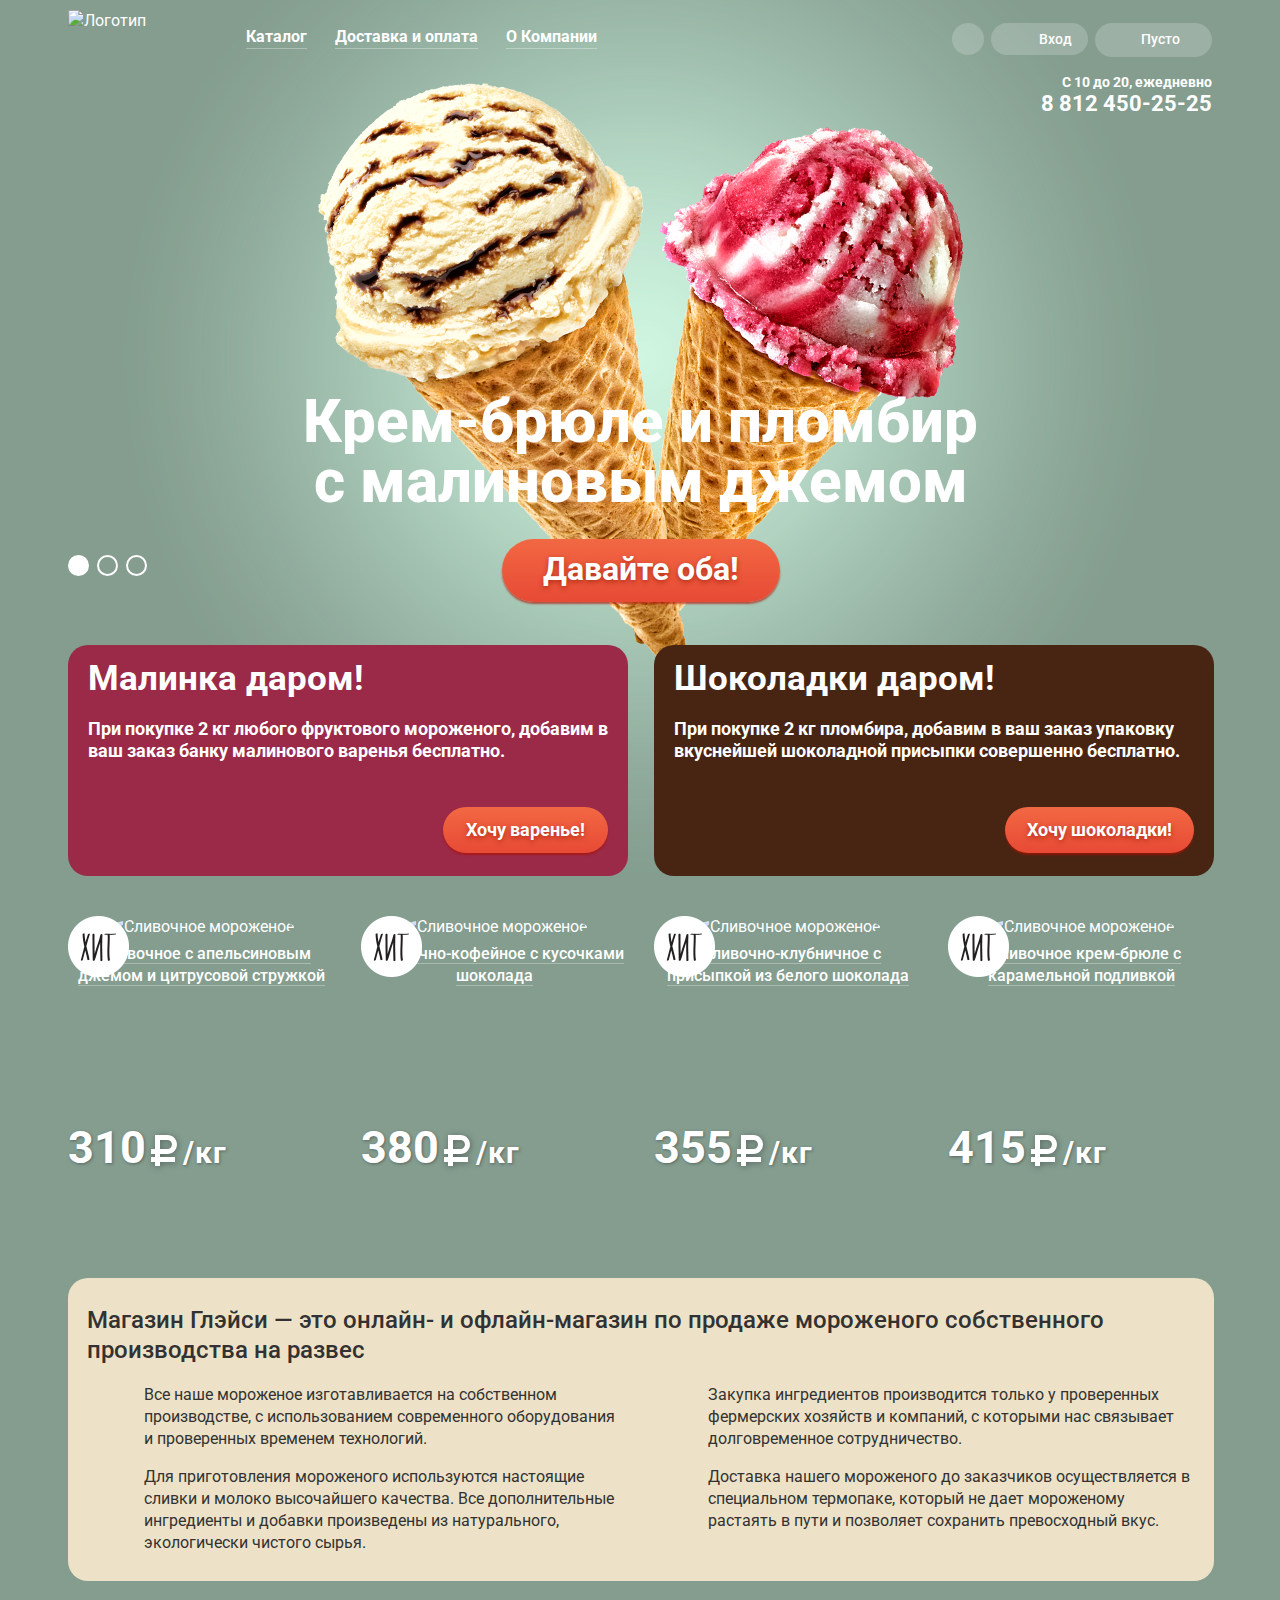
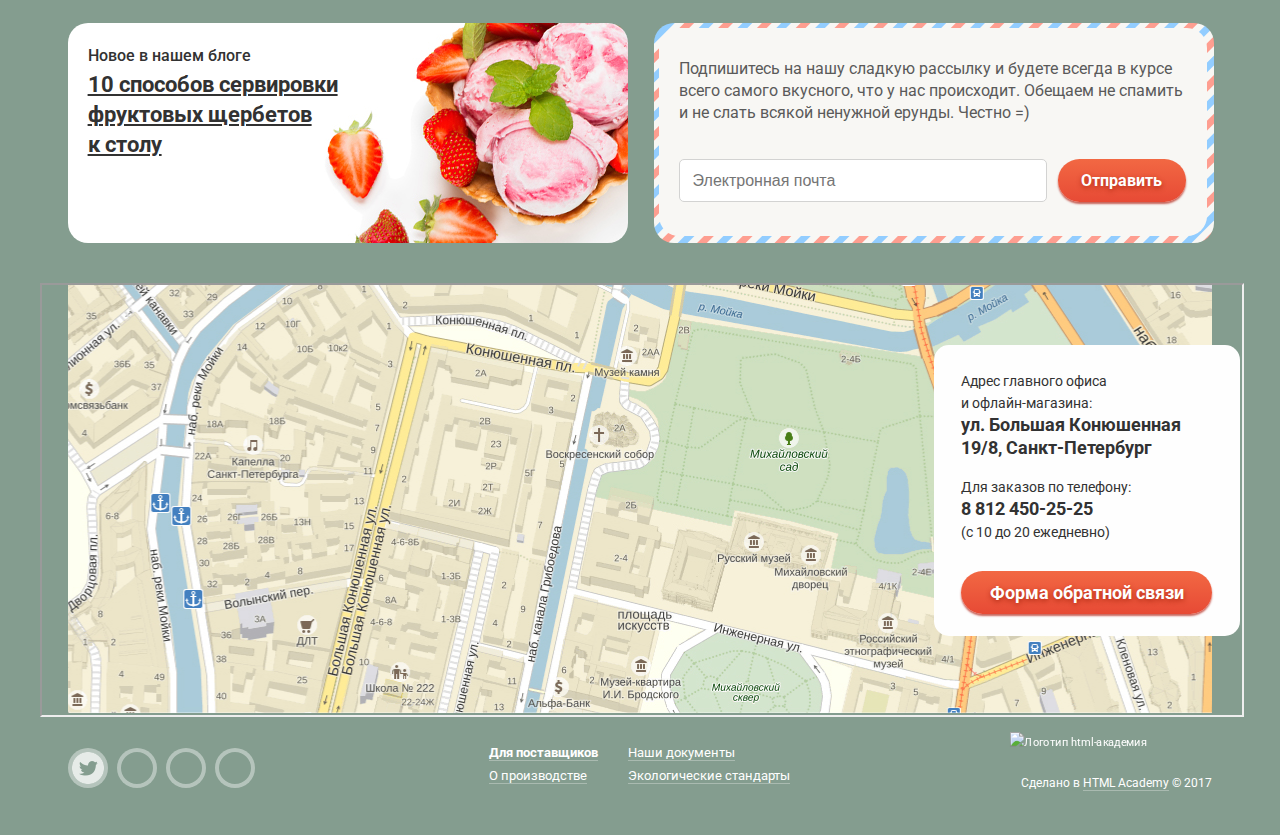
==== commit 763f5a5e: "верстка завершение 10.12 11:14" ====
--- a/index.html
+++ b/index.html
@@ -5,7 +5,7 @@
     <title>HTML Academy: Глейси</title>
     <link href="https://fonts.googleapis.com/css?family=Roboto:400,500,700&amp;subset=cyrillic" rel="stylesheet">
     <link rel="stylesheet" type="text/css" href="css/normalize.css">
-    <link rel="stylesheet" type="text/css" href="css/style.css">
+    <link rel="stylesheet" type="text/css" href="css/style.min.css">
   </head>
   <body>
     <input class="visually-hidden" type="radio" id="product-1" name="toggle" checked>
--- a/css/style.min.css
+++ b/css/style.min.css
@@ -0,0 +1 @@
+html{min-width:1200px}body{margin:0;padding:0;font-family:"Roboto", Arial, sans-serif;font-size:16px;line-height:22px;color:#ffffff}a{color:#ffffff;text-decoration:none}a:hover,a:focus,a:active{color:#ffbc9e}img{max-width:100%}.visually-hidden:not(:focus):not(:active),input[type="checkbox"].visually-hidden,input[type="radio"].visually-hidden{position:absolute;width:1px;height:1px;margin:-1px;border:0;padding:0;white-space:nowrap;-webkit-clip-path:inset(100%);clip-path:inset(100%);clip:rect(0 0 0 0);overflow:hidden}input::-webkit-input-placeholder{font-weight:400;text-overflow:ellipsis}input::-moz-placeholder{font-weight:400;text-overflow:ellipsis}input:-moz-placeholder{font-weight:400;text-overflow:ellipsis}input:-ms-input-placeholder{font-weight:400;text-overflow:ellipsis;color:#999999}.main-button{color:#fefefe;background:#f26843;background:-webkit-gradient(linear, left top, left bottom, from(#f26843), to(#e74a35));background:-webkit-linear-gradient(top, #f26843 0%, #e74a35 100%);background:-o-linear-gradient(top, #f26843 0%, #e74a35 100%);background:linear-gradient(to bottom, #f26843 0%, #e74a35 100%);-webkit-box-shadow:0px 2px 2px 0px rgba(172, 16, 0, 0.64);box-shadow:0px 2px 2px 0px rgba(172, 16, 0, 0.64);border-radius:50px;display:inline-block;text-shadow:0 2px 5px rgba(160, 32, 11, 0.76)}.main-button:hover,.main-button:focus{background:-webkit-gradient(linear, left top, left bottom, from(#f58669), to(#ec6f5e));background:-webkit-linear-gradient(top, #f58669 0%, #ec6f5e 100%);background:-o-linear-gradient(top, #f58669 0%, #ec6f5e 100%);background:linear-gradient(to bottom, #f58669 0%, #ec6f5e 100%);-webkit-box-shadow:0 2px 2px rgba(172, 16, 0, 1);box-shadow:0 2px 2px rgba(172, 16, 0, 1);color:#ffffff}.main-button:active{background:-webkit-gradient(linear, left top, left bottom, from(#d84732), to(#e1613e));background:-webkit-linear-gradient(top, #d84732 0%, #e1613e 100%);background:-o-linear-gradient(top, #d84732 0%, #e1613e 100%);background:linear-gradient(to bottom, #d84732 0%, #e1613e 100%);-webkit-box-shadow:inset 0 2px 2px rgba(172, 16, 0, 1);box-shadow:inset 0 2px 2px rgba(172, 16, 0, 1)}.btn{font:inherit;text-align:center;border:none;vertical-align:middle;display:inline-block}.visually-hidden{padding:0;margin:0}.container-header{max-width:1200px;margin:0 auto;padding-top:10px;display:-webkit-box;display:-ms-flexbox;display:flex;height:100px;-webkit-box-orient:vertical;-webkit-box-direction:normal;-ms-flex-direction:column;flex-direction:column;-ms-flex-wrap:wrap;flex-wrap:wrap;-webkit-box-sizing:border-box;box-sizing:border-box}.container-header-inner{padding:0 2.3%;display:-webkit-box;display:-ms-flexbox;display:flex;-ms-flex-wrap:wrap;flex-wrap:wrap}.main-header-inner{margin-bottom:15px;min-height:112px}.site-navigation{max-width:500px;display:-webkit-box;display:-ms-flexbox;display:flex;-ms-flex-wrap:wrap;flex-wrap:wrap}.site-navigation-catalog{list-style:none;font-weight:700;padding:0;margin:0;display:-webkit-box;display:-ms-flexbox;display:flex;-ms-flex-wrap:wrap;flex-wrap:wrap;padding-top:10px}.site-navigation-catalog .active{background-color:#d07058;border-radius:25px}.site-navigation-catalog .active:hover{background-color:#d07058;color:#ffffff}.site-navigation-catalog > li{position:relative;display:block}.site-navigation-catalog > li::after{content:"";position:absolute;top:28px;left:14px;right:14px;bottom:0;height:1px;background-color:rgba(255,255,255,0.3)}.main-header-inner .site-navigation-catalog li:first-child::after{display:none}.site-navigation-catalog a{padding:0px 14px;display:block;line-height:33px}.site-navigation-catalog a:hover,.site-navigation-catalog a:focus{background-color:rgb(247, 246, 243);color:#333333;text-decoration:none;border-radius:25px;vertical-align:middle}.site-navigation-catalog a:active{background-color:rgba(248, 247, 244, 0.988);-webkit-box-shadow:inset 0 2px 1px #696969;box-shadow:inset 0 2px 1px #696969}.form-menu-catalog{list-style:none;position:absolute;background-color:#f8f7f4;width:143px;border-radius:5px;font-size:14px;font-weight:400;-webkit-box-sizing:border-box;box-sizing:border-box;padding:0;left:1px;top:49px;line-height:16px;z-index:3;display:none;-webkit-box-orient:vertical;-webkit-box-direction:normal;-ms-flex-direction:column;flex-direction:column;padding:0;margin:0;-webkit-box-pack:center;-ms-flex-pack:center;justify-content:center}.form-menu-catalog a{line-height:16px}.form-menu-catalog .active{background-color:#d07058;border-radius:0}.form-menu-catalog li{margin:0;padding:0;display:block}.form-menu-catalog a{color:#323232;text-decoration:none;padding:13px 20px 10px 20px}.site-navigation-catalog > li:hover .form-menu-catalog{display:block}.form-menu-catalog li:first-child{font-weight:700}.form-menu-catalog li:first-child::after{content:"";width:128px;position:absolute;left:6px;right:9px;border-bottom:1px solid rgba(53,53,53, 0.2)}.form-menu-catalog li a:hover{background:#fbded7;border-radius:0px;padding:13px 20px 10px 20px}.form-menu-catalog li:first-child a:hover{background:#fbded7;border-radius:5px 5px 0px 0px;padding:13px 20px 10px 20px}.form-menu-catalog li:last-child a:hover{background:#fbded7;border-radius:0px 0px 5px 5px;padding:13px 20px 10px 20px}.form-menu-catalog li a:active{background:#f6b5a5;border-radius:0px}.button-user{color:#ffffff;font-weight:500}.button-user:hover,.button-user:focus{background-color:#ffffff;color:#323232}.header-info{margin-left:auto}.user-navigation{font-size:14px;font-weight:500;width:560px;display:-webkit-box;display:-ms-flexbox;display:flex;-webkit-box-pack:end;-ms-flex-pack:end;justify-content:flex-end;padding-top:13px;margin-bottom:-4px}.button-user{background:rgba( 255, 255, 255, 0.2);font-size:14px}.search{margin-right:7px;display:-webkit-box;display:-ms-flexbox;display:flex;position:relative;padding-bottom:20px}.button-search{border-radius:50%;width:32px;height:32px;position:relative}.button-search::before{content:"";width:21px;height:19px;position:absolute;top:7px;left:8px;background-image:url("../img/search.png");background-repeat:no-repeat;background-position:0 0}.button-search:hover::before,.button-search:focus::before,.button-search:active::before{background-image:url("../img/search_hover.png")}.search-form{position:absolute;width:341px;height:84px;padding:20px 15px;-webkit-box-sizing:border-box;box-sizing:border-box;border-radius:5px;background-color:#f8f7f4;z-index:100;top:38px;right:0;display:none}.search-form input{width:311px;height:44px;padding-left:14px;-webkit-box-sizing:border-box;box-sizing:border-box;border-radius:5px;color:#323232}.search:hover .search-form{display:block;z-index:100}.login-link{display:-webkit-box;display:-ms-flexbox;display:flex;height:32px;position:relative;margin-right:7px;padding-bottom:20px}.button-login{padding:5px 16px 7px 48px;border-radius:25px;position:relative}.user-item{margin:0}.user-item input{font:inherit;font-size:14px;color:#323232;border:1px solid #d3d3d2;font-weight:700}.user-item input:hover,.user-item input:focus{border:2px solid rgba(154, 154, 154, 0.5)}.user-navigation .active{background-color:#f7f6f3;color:#323232}.autorization-form{width:277px;height:214px;padding:24px 17px 22px 19px;background-color:#f8f7f4;position:absolute;border-radius:5px;top:38px;right:0;-webkit-box-sizing:border-box;box-sizing:border-box;display:-webkit-box;display:-ms-flexbox;display:flex;-webkit-box-orient:vertical;-webkit-box-direction:normal;-ms-flex-direction:column;flex-direction:column;z-index:5;display:none}.autorization-form p{margin:0;margin-bottom:20px}.autorization-form input{width:241px;border-radius:5px;height:44px;-webkit-box-sizing:border-box;box-sizing:border-box;padding-left:14px}.autorization-form button{width:100px;height:44px;font-size:18px;-webkit-box-pack:center;-ms-flex-pack:center;justify-content:center;cursor:pointer;margin-right:17px;-webkit-box-sizing:border-box;box-sizing:border-box;padding:0}.autorization-form-info{display:-webkit-box;display:-ms-flexbox;display:flex}.form-autorization-link{display:-webkit-box;display:-ms-flexbox;display:flex;-ms-flex-wrap:wrap;flex-wrap:wrap;width:125px}.form-autorization-link a{color:#323232;font-weight:400;font-size:13px}.form-autorization-link a:hover,.form-autorization-link a:focus,.form-autorization-link a:active{color:#e84d37}.login-link:hover .autorization-form{display:block}.button-login::before{content:"";width:21px;height:19px;position:absolute;top:7px;left:16px;background-image:url("../img/enter.png");background-repeat:no-repeat;background-position:0 0}.button-login:hover::before,.button-login:focus::before,.button-login:active::before{background-image:url("../img/enter_hover.png")}.btn-card{padding:5px 16px 7px 30px;border-radius:25px;position:relative;min-width:117px;-webkit-box-sizing:border-box;box-sizing:border-box}.main-header-inner .btn-card{padding-left:42px}.card-link{position:relative}.card-link:hover .modal-cart{display:block}.modal-cart{width:540px;height:242px;padding:20px 16px;display:-webkit-box;display:-ms-flexbox;display:flex;-ms-flex-wrap:wrap;flex-wrap:wrap;position:absolute;right:0;top:38px;border-radius:5px;z-index:1;-webkit-box-sizing:border-box;box-sizing:border-box;display:none}.card-info{width:510px;border-bottom:1px solid rgba(53,53,53, 0.2);display:-webkit-box;display:-ms-flexbox;display:flex;min-height:111px;-ms-flex-wrap:wrap;flex-wrap:wrap}.cross-btn{position:relative;border:none;padding:0;outline:none;margin-right:26px;cursor:pointer}.cross-btn::before{content:"";width:11px;height:11px;position:absolute;top:12px;left:0;background-image:url("../img/cross.png");background-repeat:no-repeat;background-position:0 0}.card-jpg{border-radius:50%;position:relative;margin-right:14px;margin-bottom:20px}.modal-cart p{color:#323232;font-size:13px;font-weight:400;margin-top:0;vertical-align:center;line-height:16px;padding-top:10px}.card-name{margin-right:32px;width:218px;line-height:16px;font-size:13px;font-weight:400;color:#323232;text-decoration:none;display:block;-ms-flex-item-align:start;align-self:flex-start}.card-weight{margin-right:29px}.modal-cart span{color:#999999}.card-total{display:-webkit-box;display:-ms-flexbox;display:flex;-webkit-box-pack:end;-ms-flex-pack:end;justify-content:flex-end;margin-left:auto;width:170px;-ms-flex-wrap:wrap;flex-wrap:wrap}.modal-cart b{margin-top:17px;color:#323232;font-size:15px;margin-bottom:8px}.btn-cart{width:170px;height:44px;display:-webkit-box;display:-ms-flexbox;display:flex;-webkit-box-pack:center;-ms-flex-pack:center;justify-content:center;-webkit-box-align:center;-ms-flex-align:center;align-items:center;text-decoration:none;font-size:18px;margin-bottom:21px;margin-left:auto}.btn-cart:hover{color:#ffffff}.btn-card::before{content:"";width:21px;height:19px;position:absolute;top:7px;left:16px;background-image:url("../img/card.png");background-repeat:no-repeat;background-position:0 0}.user-navigation .active::before{content:"";width:21px;height:19px;position:absolute;top:7px;left:16px;background-image:url("../img/card-active.png")}.btn-card:hover::before,.btn-card:focus::before,.btn-card:active::before{background-image:url("../img/card-active.png")}.header-contacts{font-size:14px;font-weight:700;margin:0;padding:0;margin-left:auto;text-align:right}.header-contacts-number{font-size:22px;font-weight:700}.header-contacts-number{text-decoration:none}.main-header-inner .header-contacts{margin-top:-5px}.main-navigation{min-height:112px;-webkit-box-pack:center;-ms-flex-pack:center;justify-content:center}.main-header-logo{width:154px;height:64px;margin-right:10px}.slider{position:relative;padding-top:280px;text-align:center;color:#ffffff;margin-bottom:43px}.slider-list{margin:0;padding:0;list-style:none}.slide{display:none}.slider h2{width:700px;margin:0 auto;margin-bottom:27px;font-size:60px;line-height:60px;font-weight:800}.slider-controls label{display:inline-block;width:17px;height:17px;margin-right:8px;vertical-align:top;background-color:transparent;border:2px solid #ffffff;border-radius:50%;cursor:pointer}.slider-controls{position:absolute;bottom:25px;left:0;z-index:20;font-size:0}.slider-controls label:hover{width:17px;height:17px;background-color:rgba(248,247,247,0.4)}.btn-slider{font-size:32px;width:278px;height:63px;z-index:1;margin-top:auto;cursor:pointer;text-decoration:none;line-height:60px;text-align:center;vertical-align:top;font-weight:700;text-shadow:0 2px 5px rgba(160, 32, 11, 0.76);-webkit-box-shadow:0 2px 2px rgba(172, 16, 0, 0.64);box-shadow:0 2px 2px rgba(172, 16, 0, 0.64)}#product-1:checked ~ .wrapper{background-color:#849d8f;background-image:url("../img/icecreamslider1.png")}#product-2:checked ~ .wrapper{background-color:#8996a6;background-image:url("../img/icecreamslider2.png")}#product-3:checked ~ .wrapper{background-color:#9d8b84;background-image:url("../img/icecreamslider3.png")}#product-1:checked ~ .wrapper #slide1,#product-2:checked ~ .wrapper #slide2,#product-3:checked ~ .wrapper #slide3{display:block}#product-1:checked ~ .wrapper label[for="product-1"],#product-2:checked ~ .wrapper label[for="product-2"],#product-3:checked ~ .wrapper label[for="product-3"]{background-color:#ffffff}.banner{display:-webkit-box;display:-ms-flexbox;display:flex;min-height:230px;margin-bottom:40px;-webkit-box-pack:justify;-ms-flex-pack:justify;justify-content:space-between;-webkit-box-align:start;-ms-flex-align:start;align-items:flex-start}.banner-item{width:560px;min-height:229px;padding-top:23px;padding-left:20px;padding-right:20px;-webkit-box-sizing:border-box;box-sizing:border-box;position:relative;border-radius:20px}.banner h2{font-size:35px;font-weight:700;margin:0;padding:0;margin-bottom:28px}.banner p{font-size:18px;font-weight:700;margin:0;padding:0}.raspberries-banner{background:#9a2a48 url("../img/raspberries-bg.jpg");margin-right:2.2%}.chocolate-banner{background:#482513 url("../img/chocolate-bg.jpg")}.button-wrap{display:-webkit-box;display:-ms-flexbox;display:flex;-webkit-box-pack:end;-ms-flex-pack:end;justify-content:flex-end}.btn-banner-1,.btn-banner-2{min-width:165px;height:46px;cursor:pointer;text-decoration:none;line-height:46px;margin-top:45px;margin-bottom:23px;font-weight:700;-webkit-box-sizing:border-box;box-sizing:border-box;font-size:18px}.btn-banner-2{width:189px}.inner-title{padding:0;margin:0;font-size:35px}.popular-item{display:-webkit-box;display:-ms-flexbox;display:flex;-webkit-box-pack:justify;-ms-flex-pack:justify;justify-content:space-between}.item-list{display:-webkit-box;display:-ms-flexbox;display:flex;text-align:center;-webkit-box-pack:justify;-ms-flex-pack:justify;justify-content:space-between}.item-list-inner{display:-webkit-box;display:-ms-flexbox;display:flex;text-align:center;-ms-flex-wrap:wrap;flex-wrap:wrap;font-size:16px;-webkit-box-pack:justify;-ms-flex-pack:justify;justify-content:space-between;margin-bottom:42px}.item-list div:nth-child(4n){margin-right:0}.item-list-inner div:nth-child(4n){margin-right:0}.popular-item-description{width:23.2%;margin-right:2.2%;margin-bottom:39px;display:inline-block;position:relative;vertical-align:top;min-height:323px;position:relative}.item-list .popular-item-description::after{content:"";position:absolute;top:0px;left:0px;width:61px;height:61px;background-image:url("../img/hit-mark.png");z-index:11}.item-hover{position:relative;z-index:11}.popular-item-link,.catalog-item-link{border-bottom:1px solid rgba(255,255,255,0.3);font-size:16px;font-weight:500;z-index:5;margin-left:9px;margin-right:-1px;margin-bottom:10px;background-position:0 95%;background-size:10px 1px;background-repeat:repeat-x}.item-list p{font-size:45px;font-weight:700;padding:0;margin:0}.item-list-inner p{font-size:45px;font-weight:700;padding:0;margin:0}.item-list span{font-size:30px}.item-list-inner span{font-size:30px}.item-list img{margin-bottom:5px;border-radius:50%}.item-list-inner img{margin-bottom:5px;border-radius:50%}.price-item{text-decoration:none;position:absolute;left:0px;top:209px;font-size:45px;line-height:45px;font-weight:700;white-space:nowrap;text-shadow:1px 1px 3px rgba(49,50,53,0.5);word-spacing:-8px}.price-ruble{vertical-align:middle;-webkit-filter:drop-shadow(1px 1px 3px rgba(49,50,53,0.5));filter:drop-shadow(1px 1px 3px rgba(49,50,53,0.5))}.popular-item-weight{position:relative;font-size:45px;line-height:45px;font-weight:700;letter-spacing:1px}.button-item-hover{display:none;position:absolute;bottom:-60px;left:13%;padding-top:13px;padding-bottom:13px;padding-left:17px;padding-right:18px;border-radius:24px;font-size:18px;line-height:24px;font-weight:700;color:#fff;cursor:pointer;text-decoration:none}.button-item-hover:hover{color:#ffffff}.popular-item-description:hover{z-index:100}.popular-item-description:hover .button-item-hover,.popular-item-description:hover::before{display:block}.popular-item-description::before{display:none;content:"";position:absolute;top:-10px;left:-10px;right:-10px;bottom:-72px;background-color:rgba(248, 247, 244, 0.3);-webkit-transition:background-color .5s ease;-o-transition:background-color .5s ease;transition:background-color .5s ease;border-radius:5px;cursor:pointer;z-index:10;-webkit-box-shadow:0 20px 20px rgba(50, 50, 50, 0.3);box-shadow:0 20px 20px rgba(50, 50, 50, 0.3);padding-bottom:40px}.about-company{padding:27px 19px;margin-bottom:42px;color:#323232;background:#ede2c7 url(../img/icecream-bg.jpg);display:-webkit-box;display:-ms-flexbox;display:flex;-ms-flex-wrap:wrap;flex-wrap:wrap;border-radius:20px}.about-block{width:540px;position:relative;padding-top:16px;padding-left:57px;-webkit-box-sizing:border-box;box-sizing:border-box}.about-company b{font-size:24px;font-weight:500;line-height:30px;margin-bottom:7px;display:inline-block}.about-block p{font-weight:400;padding:0;margin:0;position:relative;-webkit-box-sizing:border-box;box-sizing:border-box}.about-block-1,.about-block-2{padding-top:12px}.about-block-1::before{position:relative;content:"";position:absolute;width:49px;height:49px;background-image:url("../img/icecream-about.png");left:0px;top:0px}.about-block-2::before{position:relative;content:"";position:absolute;width:49px;height:49px;background-image:url("../img/cow-about.png");left:0px;top:0px}.about-block-3::before{position:relative;content:"";position:absolute;width:49px;height:49px;background-image:url("../img/leaf-about.png");left:0px;top:4px}.about-block-4::before{position:relative;content:"";position:absolute;width:49px;height:49px;background-image:url("../img/thermometr-about.png");left:0px;top:4px}.about-block-1,.about-block-3{margin-right:2.2%;-webkit-box-sizing:border-box;box-sizing:border-box}.index-columns{display:-webkit-box;display:-ms-flexbox;display:flex;margin-bottom:40px;-webkit-box-pack:justify;-ms-flex-pack:justify;justify-content:space-between;-webkit-box-align:start;-ms-flex-align:start;align-items:flex-start}.blog-new{width:560px;color:#323232;background:#ffffff url(../img/news-bg.jpg) center left no-repeat;margin-right:26px;padding:22px 0px 0px 20px;border-radius:20px;-webkit-box-sizing:border-box;box-sizing:border-box;min-height:220px}.blog-new-category{font-weight:500;margin:0;display:inline-block;margin-bottom:3px}.blog-new h1{font-size:22px;font-weight:700;text-decoration:underline;margin:0;line-height:30px;color:#323232}.dispatch{width:560px;min-height:220px;background:#f8f7f4 url(../img/mail-bg.png) no-repeat;background-size:cover;-webkit-box-sizing:border-box;box-sizing:border-box;padding:5px;border-radius:20px}.dispatch-inner{background-color:#f8f7f4;width:548px;min-height:208px;z-index:1;padding:30px 20px;-webkit-box-sizing:border-box;box-sizing:border-box;border-radius:20px}.dispatch p{color:#5a5a5a;font-weight:400;margin:0;margin-bottom:35px}.dispatch-submit{display:-webkit-box;display:-ms-flexbox;display:flex;-webkit-box-sizing:content-box;box-sizing:content-box}.dispatch input{font-size:16px;color:#999999;width:368px;height:auto;padding:10px 207px 10px 13px;-webkit-box-sizing:border-box;box-sizing:border-box;margin-right:11px;color:#323232;background:#ffffff;font-weight:700;border:1px solid #d3d3d2;border-radius:5px}.dispatch input:hover,.dispatch input:focus{border:2px solid rgba(154, 154, 154, 0.5)}.button-submit{width:128px;height:43px;-webkit-box-sizing:border-box;box-sizing:border-box;cursor:pointer;font-weight:700;text-align:center;text-shadow:0 2px 5px rgba(160, 32, 11, 0.76)}.contacts{color:#323232;background-color:#fefefe;width:252px;height:241px;padding:25px 27px;position:absolute;border-radius:15px;top:62px;right:0px;z-index:10}.contacts-first{margin-bottom:16px}.contacts-second{margin-bottom:28px}.contacts p{font-size:14px;font-weight:400;margin:0}.contacts-main{font-size:18px;font-weight:700}.btn-form-contacts{width:251px;height:43px;cursor:pointer;line-height:43px;text-decoration:none;font-weight:700;font-size:18px}.main-footer{min-height:104px;max-width:1200px;margin:0 auto;margin-top:18px;-webkit-box-sizing:border-box;box-sizing:border-box;height:auto}.main-footer-catalog{min-height:104px;max-width:1200px;margin:0 auto;margin-top:18px;-webkit-box-sizing:border-box;box-sizing:border-box;height:auto;margin-top:31px;padding-top:19px;border-top:1px solid rgba(255,255,255,0.3)}.main-footer-inner{padding:0 2.3%;display:-webkit-box;display:-ms-flexbox;display:flex;-webkit-box-sizing:border-box;box-sizing:border-box;position:relative}.footer-social{width:268px;margin:0;padding:0;margin-right:26px;padding-top:18px;display:-webkit-box;display:-ms-flexbox;display:flex;list-style:none;-ms-flex-wrap:wrap;flex-wrap:wrap}.social-button{width:37px;height:37px;display:inline-block;width:37px;height:37px;margin-right:12px;position:relative;opacity:0.8}.twitter::before{content:"";width:32px;height:32px;position:absolute;background-image:url(../img/twitter.png);background-repeat:no-repeat;background-position:center;margin:auto;top:0;left:0;bottom:0;right:0;border-radius:50%;border:4px solid rgba(255,255,255,0.5)}.instagramm::before{content:"";width:32px;height:32px;position:absolute;background-image:url(../img/instagramm.png);background-repeat:no-repeat;background-position:center;margin:auto;top:0;left:0;bottom:0;right:0;border-radius:50%;border:4px solid rgba(255,255,255,0.5)}.facebook::before{content:"";width:32px;height:32px;position:absolute;background-image:url(../img/facebook.png);background-repeat:no-repeat;background-position:center;margin:auto;top:0;left:0;bottom:0;right:0;border-radius:50%;border:4px solid rgba(255,255,255,0.5)}.vkontakte::before{content:"";width:32px;height:32px;position:absolute;background-image:url(../img/vk.png);background-repeat:no-repeat;background-position:center;margin:auto;top:0;left:0;bottom:0;right:0;border-radius:50%;border:4px solid rgba(255,255,255,0.5)}.social-button:hover{opacity:1;border-radius:50%;border-color:rgba(255,255,255,0.7)}.social-button:active::before{-webkit-box-shadow:inset 0px 2px 2px 0px #888888;box-shadow:inset 0px 2px 2px 0px #888888}.footer-menu{margin:0;list-style:none;width:560px;height:48px;margin-right:2.2%;margin-top:10px;padding:0 128px 0 128px;display:-webkit-box;display:-ms-flexbox;display:flex;-webkit-box-orient:vertical;-webkit-box-direction:normal;-ms-flex-direction:column;flex-direction:column;-webkit-box-align:space-around;-ms-flex-align:space-around;align-items:space-around;-ms-flex-wrap:wrap;flex-wrap:wrap;-webkit-box-sizing:border-box;box-sizing:border-box}.footer-menu a{font-size:13px;font-weight:400;border-bottom:1px solid rgba(255,255,255,0.3)}.footer-menu li{padding-right:30px;position:relative}.footer-menu li:first-of-type a{font-weight:700;position:relative}.footer-menu li:first-of-type a::before{content:"";width:15px;height:13px;top:2px;left:-21px;position:absolute;background-image:url(../img/heart.png);background-repeat:no-repeat;background-position:center}.footer-menu li:hover .footer-menu li::before{display:block}.footer-copyright{width:268px;margin:0;margin-left:auto;display:-webkit-box;display:-ms-flexbox;display:flex;-webkit-box-orient:vertical;-webkit-box-direction:normal;-ms-flex-direction:column;flex-direction:column;font-size:12px;font-weight:400}.footer-copyright a{-ms-flex-item-align:center;align-self:center;height:39px;margin-bottom:2px}.footer-copyright img{width:125px;height:39px;-webkit-transform:scale(0.91);-ms-transform:scale(0.91);transform:scale(0.91)}.footer-copyright-text{margin:0;-ms-flex-item-align:end;align-self:flex-end}.footer-copyright-text a{border-bottom:1px solid rgba(255,255,255,0.3)}.footer-social a{text-decoration:none}.modal{background-color:#f8f7f4;display:none}.modal h2{font-size:24px;line-height:28px;color:#323232;margin:0;margin:0;margin-bottom:25px}.modal-feedback{width:428px;height:422px;padding-top:20px;padding-left:24px;padding-right:25px;border-radius:10px;position:fixed;top:338px;left:50%;margin-left:-238px;z-index:20}.form-feedback{display:-webkit-box;display:-ms-flexbox;display:flex;-webkit-box-orient:vertical;-webkit-box-direction:normal;-ms-flex-direction:column;flex-direction:column;-ms-flex-wrap:wrap;flex-wrap:wrap}.form-feedback p{margin:0}.form-feedback input{font:inherit;font-size:16px;font-weight:400;color:#999999;border:1px solid rgba(178, 178, 178, 0.5);margin-bottom:20px;padding:15px 0 15px 14px;-webkit-box-sizing:border-box;box-sizing:border-box;border-radius:5px;color:#323232;font-weight:700}.form-feedback input[type="text"],.form-feedback input[type="email"]{width:267px;height:44px}.modal-close{width:18px;height:17px;font-size:0;border:0;cursor:pointer;position:absolute;top:15px;right:15px;background-color:transparent}.modal-close::before,.modal-close::after{content:"";position:absolute;top:7px;left:0px;width:19px;height:3px;background-color:#323232}.modal-close::before{-webkit-transform:rotate(45deg);-ms-transform:rotate(45deg);transform:rotate(45deg)}.modal-close::after{-webkit-transform:rotate(-45deg);-ms-transform:rotate(-45deg);transform:rotate(-45deg)}.form-feedback label{font-size:10px;color:black}.form-feedback input:hover,.form-feedback input:focus{border:2px solid rgba(154, 154, 154, 0.5)}.form-feedback textarea{font:inherit;font-size:16px;font-weight:400;color:#323232;font-weight:700;border:1px solid rgba(178, 178, 178, 0.5);padding-top:13px;padding-left:14px;-webkit-box-sizing:border-box;box-sizing:border-box;width:428px;height:155px;margin-bottom:16px;border-radius:5px}.form-feedback textarea::-webkit-input-placeholder{font-weight:400}.form-feedback textarea:hover,.form-feedback textarea:focus{border:2px solid rgba(178, 178, 178, 0.5)}.btn-submit{width:138px;height:43px;font-weight:700;font-size:18px;margin-left:auto}.btn-submit:hover,.btn-submit:focus{color:#fefefe}.catalog-content h1{font-size:35px;font-weight:700}.breadcrums-catalog{display:-webkit-box;display:-ms-flexbox;display:flex;-webkit-box-align:end;-ms-flex-align:end;align-items:flex-end}.breadcrums-catalog ul{list-style:none;margin:0;padding:0;display:-webkit-box;display:-ms-flexbox;display:flex;-ms-flex-wrap:wrap;flex-wrap:wrap;-webkit-box-align:center;-ms-flex-align:center;align-items:center}.breadcrums-catalog li{font-size:14px;font-weight:400;display:block;padding-right:22px;position:relative}.breadcrums-catalog li:not(:last-child)::after{content:"»";position:absolute;color:#ffffff;right:8px}.breadcrums-catalog li:last-child a{text-decoration:none}.filters{width:874px;margin-top:32px;margin-bottom:40px;-webkit-box-sizing:border-box;box-sizing:border-box}.filters-form{display:-webkit-box;display:-ms-flexbox;display:flex;-ms-flex-wrap:wrap;flex-wrap:wrap}.filters p{margin:0;font-size:14px;font-weight:700;margin-left:16px;margin-bottom:5px}.filters h5{font-size:14px;font-weight:700;font:inherit;display:block;margin:0;margin-bottom:5px;margin-left:16px}.filters input{font:inherit;font-size:16px;font-weight:500}.search-wrap{background-color:rgba(255, 255, 255, 0.2);height:36px;-webkit-box-sizing:border-box;box-sizing:border-box;border-radius:24px;padding:7px 16px}.sort-list{width:193px;display:-webkit-box;display:-ms-flexbox;display:flex;position:relative;margin-right:15px}.sort-list option{background-color:transparent}.sort-list select{background:transparent;border:0;font:inherit;color:#ffffff;appearance:none;-webkit-appearance:none;-moz-appearance:none;position:relative;display:block;padding-right:25px;font-weight:500}.sort-list select::-ms-expand{display:none}.sort-list::after{content:"▼";font-size:12px;position:absolute;z-index:1;text-align:center;width:10%;height:100%;pointer-events:none;-webkit-box-sizing:border-box;box-sizing:border-box;right:10px;pointer-events:none}.sort-list select:hover{color:#323232;font-weight:500;border:none}.sort-list:hover{color:#323232;font-weight:500;border:none}.filters-wrap:not(:nth-child(4)){margin-bottom:10px}.fat-list{padding-right:8px}.fat-list label{cursor:pointer;position:relative;padding-left:30px;margin-right:15px;font-weight:500}.fat-list input[type="radio"]{display:none}.fat-list label::before{content:"";display:inline-block;width:22px;height:22px;margin-right:10px;position:absolute;left:0;top:0;border-radius:50%;border:4px solid rgba(255,255,255,0.8);-webkit-box-sizing:border-box;box-sizing:border-box}.fat-list input[type="radio"] + label:hover::before{width:22px;height:22px;border-radius:50%;border:4px solid rgba(255,255,255,1)}.fat-list input[type=radio]:checked + label:before{content:"\2022";color:rgba(255,255,255,0.8);font-size:30px;text-align:center;line-height:15px}.fat-list input[type=radio]:checked + label:hover:before{content:"\2022";color:rgba(255,255,255,1);font-size:30px;text-align:center;line-height:15px}.filler-list{margin-right:15px;-webkit-box-sizing:border-box;box-sizing:border-box;display:-webkit-box;display:-ms-flexbox;display:flex;-ms-flex-wrap:nowrap;flex-wrap:nowrap;padding-right:5px}.filler-list label{cursor:pointer;position:relative;padding-left:30px;margin-right:22px;font-weight:500}.filler-list input[type=checkbox]{display:none}.filler-list input[type=checkbox] + label::before{content:"";display:inline-block;width:24px;height:20px;margin-right:10px;position:absolute;left:0;top:0;border-radius:2px;-webkit-box-sizing:border-box;box-sizing:border-box;vertical-align:middle;background-image:url("../img/checkbox-off.png");background-position:no-repeat}.filler-list input[type=checkbox]:checked + label::before{content:"";background-image:url("../img/checkbox-on.png");background-position:no-repeat}.filler-list input[type=checkbox]:checked + label:hover:before{content:"";background-image:;background-position:no-repeat}.range-wrap p{display:block;margin-bottom:5px;margin-left:16px}.range-sort{width:218px;display:-webkit-box;display:-ms-flexbox;display:flex;-webkit-box-align:center;-ms-flex-align:center;align-items:center;-webkit-box-pack:center;-ms-flex-pack:center;justify-content:center;position:relative;margin-right:15px}.skroll_field{width:176px;height:5px;position:relative;background-color:rgba(248, 247, 244,.5)}.skroll_field_center{background-color:#f8f7f4;height:5px;width:106px;z-index:1;position:absolute;left:37px;top:44%}.skroll_left,.skroll_right{position:absolute;display:block;width:20px;background:#fff;height:20px;border-radius:10px;z-index:2;border:none;background:#abbcb2;border:8px solid #ffffff;padding:0;top:24%}.skroll_left{left:34px}.skroll_right{right:63px}.skroll_left,.skroll_right{cursor:pointer}.skroll_left:hover,.skroll_right:hover{cursor:pointer;-webkit-transform:scale(1.2);-ms-transform:scale(1.2);transform:scale(1.2)}.button-filter{color:#ffffff;background:rgba( 252, 252, 252, 0.2);border:2px solid #ffffff;border-radius:24px;width:142px;height:36px;margin-top:auto;font-weight:500}.button-filter:hover,.button-filter:focus{background-color:#fbfcfb;color:#323232}.button-filter:active{border:none;-webkit-box-shadow:inset 0 2px 1px #696969;box-shadow:inset 0 2px 1px #696969;line-height:36px}.pagination{display:-webkit-box;display:-ms-flexbox;display:flex;-webkit-box-pack:end;-ms-flex-pack:end;justify-content:flex-end;margin-right:22px}.pagination-list{display:-webkit-box;display:-ms-flexbox;display:flex;list-style:none;margin:0;padding:0}.pagination-number{width:25px;height:25px;margin-right:3px;text-align:center;position:relative;line-height:1.6}.pagination a{text-decoration:none}.pagination .active{border-radius:50%;background-color:#ffffff;font-weight:500;position:relative}.pagination .active::before{content:"";width:8px;height:12px;position:absolute;top:5px;left:-25px;background-image:url("../img/icon-right-small.png");background-repeat:no-repeat;background-position:0 0;opacity:0.2}.pagination li:last-child:after{content:"";width:8px;height:12px;position:absolute;top:6px;right:-25px;background-image:url("../img/icon-right-small-2.png");background-repeat:no-repeat;background-position:0 0;cursor:pointer}.pagination .active a{color:#323232}.pagination .active:hover{border-radius:50%;background-color:#ffffff}.pagination .active a:hover{color:#323232}.pagination-list li:hover,.pagination-list li:focus{background-color:rgba(255, 255, 255, 0.2);color:#ffffff;border-radius:50%;width:25px;height:25px}.pagination-list a:hover{color:#ffffff}.container{max-width:1200px;margin:0 auto;height:100%;display:-webkit-box;display:-ms-flexbox;display:flex;-webkit-box-orient:vertical;-webkit-box-direction:normal;-ms-flex-direction:column;flex-direction:column;-ms-flex-wrap:wrap;flex-wrap:wrap;-webkit-box-sizing:border-box;box-sizing:border-box}.container-inner{padding:0 2.3%}.container-map{max-width:1200px;margin:0 auto;height:100%}.container-map-inner{padding:0 2.3%;position:relative}.wrapper::before,.wrapper::after{content:"";visibility:hidden}.wrapper::before{background-image:url("img/icecreamslider12.png")}.wrapper::after{background-image:url("img/icecreamslider3.png")}.wrapper{min-width:940px;margin:0 auto;background-color:#849d8f;background-color:rgba(0,0,0,0.3);background-repeat:no-repeat;background-position:top center;background-image:url(../img/icecreamslider1.png);-webkit-transition:background-image 0.5s ease, background-color 0.5s ease;-o-transition:background-image 0.5s ease, background-color 0.5s ease;transition:background-image 0.5s ease, background-color 0.5s ease;position:relative}.wrapper::after{content:"";width:100%;height:100%;left:0;top:0;position:absolute;background-color:rgba( 255, 0, 0, 0.5)}.wrapper-inner{min-width:940px;margin:0 auto;background-color:#849d8f}.map{height:430px;background-image:url(../img/map.jpg);background-repeat:no-repeat;background-position:50% 50%;background-color:#e9e1c2;border:0px}.map iframe{position:absolute;width:100%;left:0;right:0}